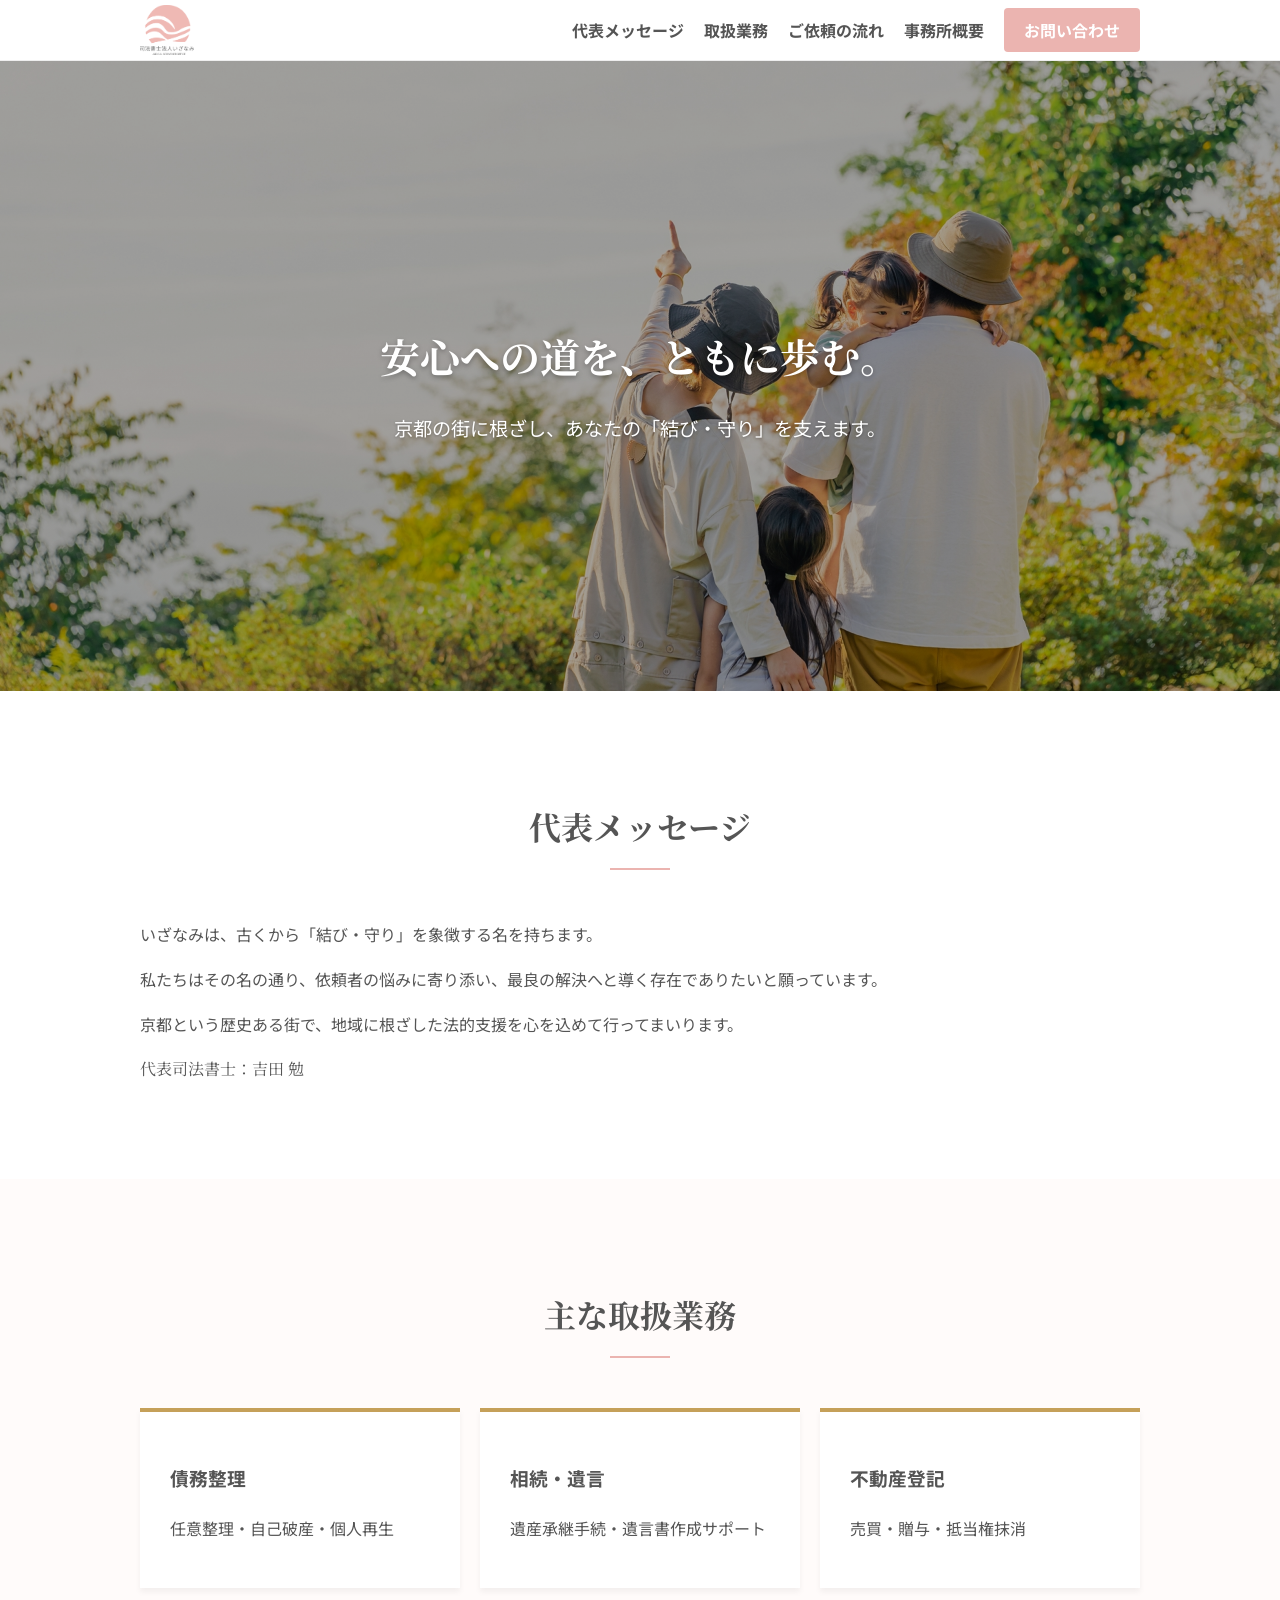
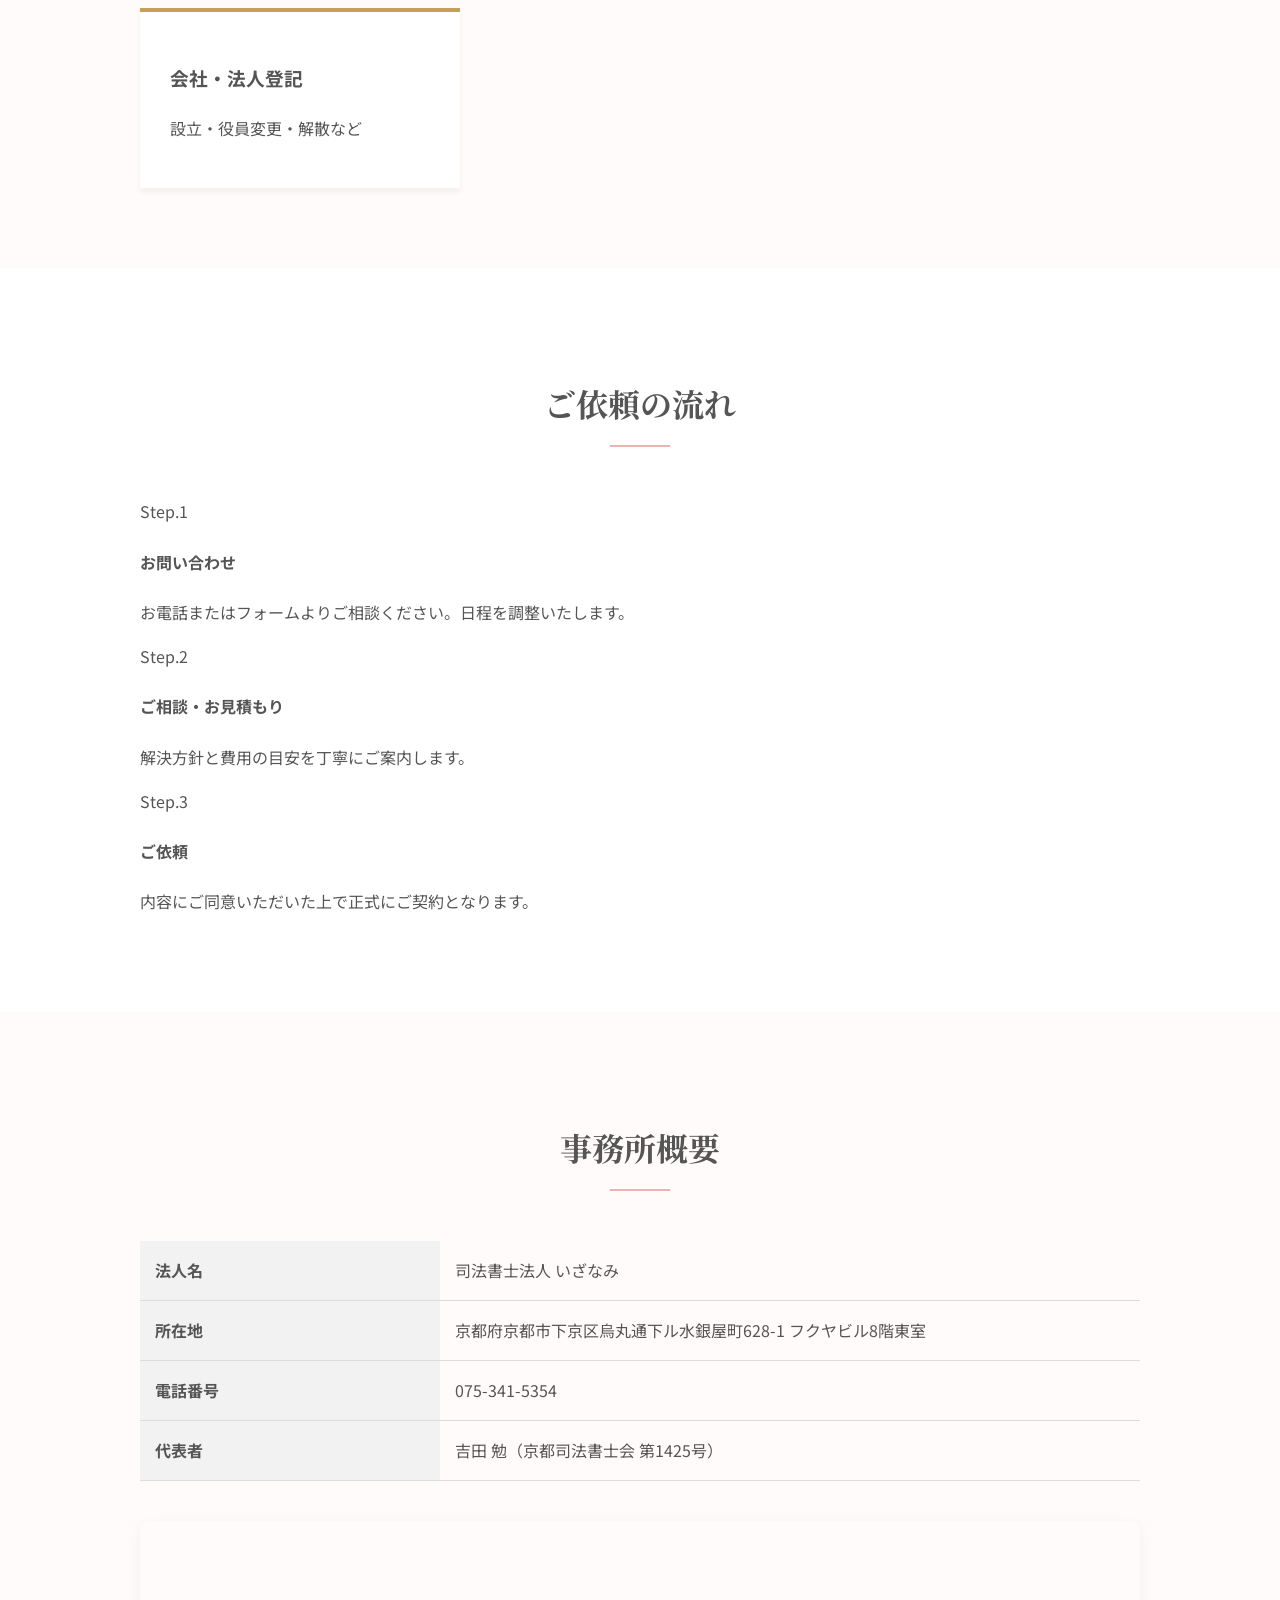
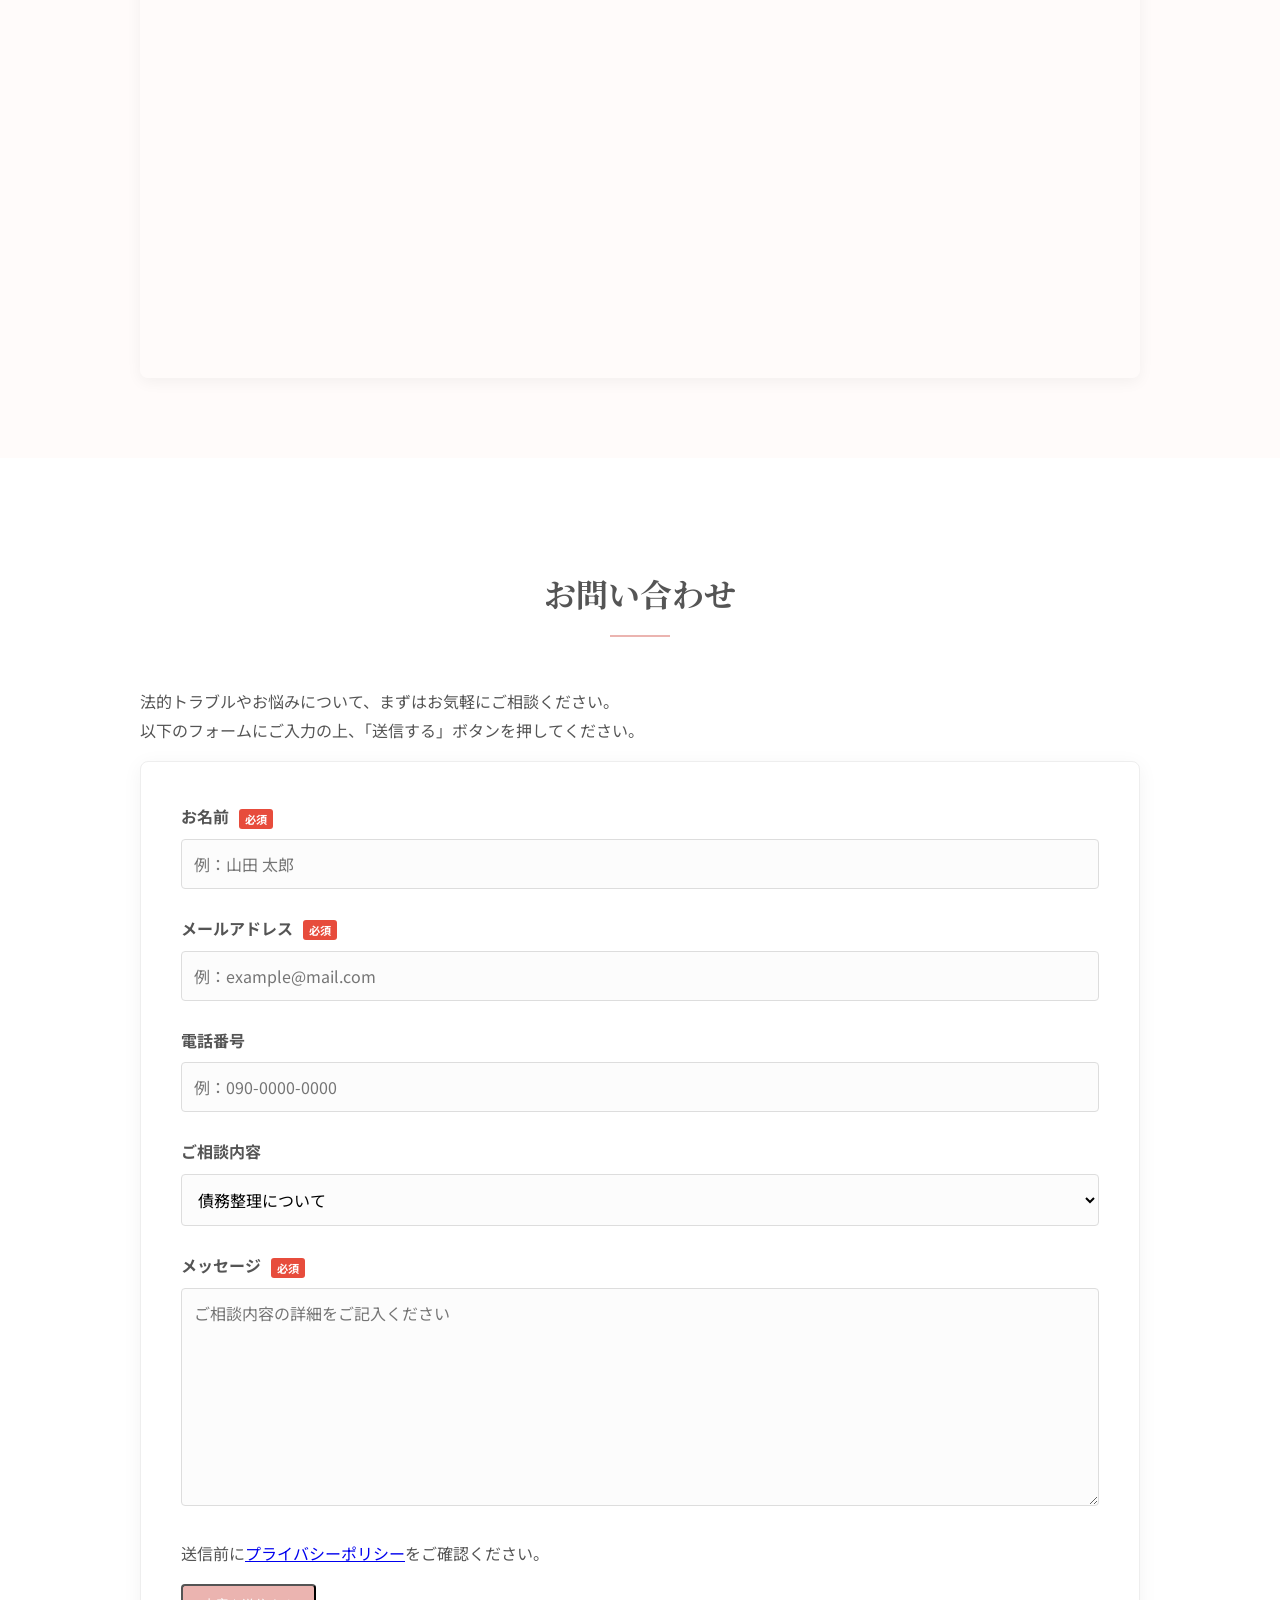
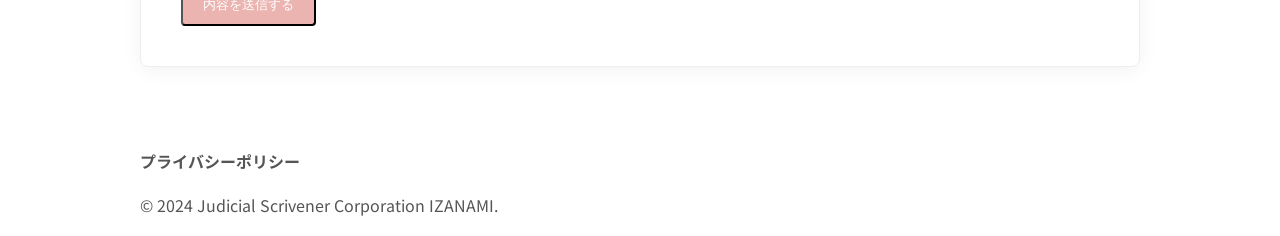
==== index.html @ c56fb8fb "問い合わせフォームの追加" ====
<!DOCTYPE html>
<html lang="ja">
<head>
    <meta charset="UTF-8">
    <meta name="viewport" content="width=device-width, initial-scale=1.0">
    <title>司法書士法人いざなみ | 京都の債務整理・相続・登記</title>
    <meta name="description" content="京都の司法書士法人いざなみ。債務整理、相続、不動産登記など、地域に根ざした法的支援を心を込めて行います。">
    <link rel="stylesheet" href="style.css">
    <link href="https://fonts.googleapis.com/css2?family=Noto+Serif+JP:wght@500;700&family=Noto+Sans+JP:wght@400;700&display=swap" rel="stylesheet">
</head>
<body>

<header>
    <div class="container">
        <h1>
            <a href="index.html">
                <img src="images/logo.png" alt="司法書士法人いざなみ">
            </a>
        </h1>
        <nav>
            <ul>
                <li><a href="#message">代表メッセージ</a></li>
                <li><a href="#services">取扱業務</a></li>
                <li><a href="#flow">ご依頼の流れ</a></li>
                <li><a href="#about">事務所概要</a></li>
                <li><a href="#contact" class="btn">お問い合わせ</a></li>
            </ul>
        </nav>
    </div>
</header>

<main>
    <section class="hero">
        <div class="hero-content">
            <h2>安心への道を、ともに歩む。</h2>
            <p>京都の街に根ざし、あなたの「結び・守り」を支えます。</p>
        </div>
    </section>

    <section id="message" class="section">
        <div class="container">
            <h2 class="section-title">代表メッセージ</h2>
            <div class="message-text">
                <p>いざなみは、古くから「結び・守り」を象徴する名を持ちます。</p>
                <p>私たちはその名の通り、依頼者の悩みに寄り添い、最良の解決へと導く存在でありたいと願っています。</p>
                <p>京都という歴史ある街で、地域に根ざした法的支援を心を込めて行ってまいります。</p>
                <p class="signature">代表司法書士：吉田 勉</p>
            </div>
        </div>
    </section>

    <section id="services" class="section bg-light">
        <div class="container">
            <h2 class="section-title">主な取扱業務</h2>
            <div class="grid">
                <div class="card">
                    <h3>債務整理</h3>
                    <p>任意整理・自己破産・個人再生</p>
                </div>
                <div class="card">
                    <h3>相続・遺言</h3>
                    <p>遺産承継手続・遺言書作成サポート</p>
                </div>
                <div class="card">
                    <h3>不動産登記</h3>
                    <p>売買・贈与・抵当権抹消</p>
                </div>
                <div class="card">
                    <h3>会社・法人登記</h3>
                    <p>設立・役員変更・解散など</p>
                </div>
            </div>
        </div>
    </section>

    <section id="flow" class="section">
        <div class="container">
            <h2 class="section-title">ご依頼の流れ</h2>
            <div class="flow-steps">
                <div class="step">
                    <span class="step-num">Step.1</span>
                    <h4>お問い合わせ</h4>
                    <p>お電話またはフォームよりご相談ください。日程を調整いたします。</p>
                </div>
                <div class="step">
                    <span class="step-num">Step.2</span>
                    <h4>ご相談・お見積もり</h4>
                    <p>解決方針と費用の目安を丁寧にご案内します。</p>
                </div>
                <div class="step">
                    <span class="step-num">Step.3</span>
                    <h4>ご依頼</h4>
                    <p>内容にご同意いただいた上で正式にご契約となります。</p>
                </div>
            </div>
        </div>
    </section>

    <section id="about" class="section bg-light">
        <div class="container">
            <h2 class="section-title">事務所概要</h2>
            <table class="info-table">
                <tr><th>法人名</th><td>司法書士法人 いざなみ</td></tr>
                <tr><th>所在地</th><td>京都府京都市下京区烏丸通下ル水銀屋町628-1 フクヤビル8階東室</td></tr>
                <tr><th>電話番号</th><td>075-341-5354</td></tr>
                <tr><th>代表者</th><td>吉田 勉（京都司法書士会 第1425号）</td></tr>
            </table>
            
            <div class="map-container">
                <iframe src="https://www.google.com/maps/embed?pb=!1m18!1m12!1m3!1d3268.213233306935!2d135.75713437632616!3d35.00142946726884!2m3!1f0!2f0!3f0!3m2!1i1024!2i768!4f13.1!3m3!1m2!1s0x600108991f973715%3A0xc6c766735be9d231!2z44CSNjAwLTg0MTEg5Lqs6YO95bqc5Lqs6YO95biC5LiL5Lqs5Yy65rC06YqA5bGL55S6NjI4LTEg44OV44Kv44Ok44OT44Or!5e0!3m2!1sja!2sjp!4v1710000000000!5m2!1sja!2sjp" width="100%" height="450" style="border:0;" allowfullscreen="" loading="lazy"></iframe>
            </div>
        </div>
    </section>

    <section id="contact" class="section">
        <div class="container contact-max-width">
            <h2 class="section-title">お問い合わせ</h2>
            <p class="contact-lead">
                法的トラブルやお悩みについて、まずはお気軽にご相談ください。<br>
                以下のフォームにご入力の上、「送信する」ボタンを押してください。
            </p>

            <form action="send.php" method="post" class="contact-form">
                <div class="form-group">
                    <label for="name">お名前<span>必須</span></label>
                    <input type="text" id="name" name="name" required placeholder="例：山田 太郎">
                </div>

                <div class="form-group">
                    <label for="email">メールアドレス<span>必須</span></label>
                    <input type="email" id="email" name="email" required placeholder="例：example@mail.com">
                </div>

                <div class="form-group">
                    <label for="tel">電話番号</label>
                    <input type="tel" id="tel" name="tel" placeholder="例：090-0000-0000">
                </div>

                <div class="form-group">
                    <label for="type">ご相談内容</label>
                    <select id="type" name="type">
                        <option value="債務整理">債務整理について</option>
                        <option value="相続・遺言">相続・遺言について</option>
                        <option value="登記関連">不動産・法人登記について</option>
                        <option value="その他">その他のお問い合わせ</option>
                    </select>
                </div>

                <div class="form-group">
                    <label for="message">メッセージ<span>必須</span></label>
                    <textarea id="message" name="message" rows="8" required placeholder="ご相談内容の詳細をご記入ください"></textarea>
                </div>

                <div class="form-privacy">
                    <p>送信前に<a href="privacy.html">プライバシーポリシー</a>をご確認ください。</p>
                </div>

                <div class="form-submit">
                    <button type="submit" class="btn submit-btn">内容を送信する</button>
                </div>
            </form>
        </div>
    </section>
</main>

<footer>
    <div class="container">
        <nav class="footer-nav">
            <ul>
                <li><a href="privacy.html">プライバシーポリシー</a></li>
            </ul>
        </nav>
        <p class="copyright">© 2024 Judicial Scrivener Corporation IZANAMI.</p>
    </div>
</footer>

<script src="script.js"></script>
</body>
</html>

<script src="script.js"></script>
</body>
</html>
---- style.css ----
/* =========================================
   1. 変数の定義 (ロゴカラーに統一)
   ========================================= */
:root {
    --primary-color: #EBB4B0; /* ロゴのメインカラー（ピンク） */
    --accent-color: #c5a059;  /* アクセント（ゴールド/ベージュ） */
    --text-color: #555555;    /* ロゴのグレー文字 */
    --bg-light: #FFFBFA;      /* ほんのり赤みのある背景色 */
}

/* =========================================
   2. 全体設定
   ========================================= */
body {
    font-family: 'Noto Sans JP', sans-serif;
    color: var(--text-color);
    line-height: 1.8;
    margin: 0;
}

h1, h2, .signature {
    font-family: 'Noto Serif JP', serif;
}

.container {
    max-width: 1000px;
    margin: 0 auto;
    padding: 0 20px;
}

/* =========================================
   3. ヘッダー (ロゴとナビゲーション)
   ========================================= */
header {
    background: #fff;
    border-bottom: 1px solid #eee;
    padding: 10px 0; /* 高さを抑える調整済 */
    position: sticky;
    top: 0;
    z-index: 100;
}

header .container {
    display: flex;
    justify-content: space-between;
    align-items: center;
}

header h1 {
    margin: 0;
}

header h1 img {
    height: 50px; /* ロゴのサイズ微調整 */
    display: block;
    margin: -5px 0; /* 上下の余白を削る調整 */
}

nav ul {
    display: flex;
    list-style: none;
    gap: 20px;
    margin: 0;
    padding: 0;
}

nav ul li a {
    text-decoration: none;
    color: var(--text-color);
    font-weight: 700;
}

.btn {
    background: var(--primary-color);
    color: #fff !important;
    padding: 10px 20px;
    border-radius: 4px;
    text-decoration: none;
    transition: opacity 0.3s;
}

.btn:hover {
    opacity: 0.8;
}

/* =========================================
   4. メインビジュアル (Heroセクション)
   ========================================= */
.hero {
    /* 背景画像を images/top.jpg に変更し、文字を読みやすくオーバーレイを設定 */
    background-image: linear-gradient(rgba(0,0,0,0.35), rgba(0,0,0,0.35)), url('images/top.jpg');
    background-size: cover;
    background-position: center;
    height: 70vh; /* 画像をしっかり見せるための高さ */
    display: flex;
    align-items: center;
    justify-content: center;
    color: #fff;
    text-align: center;
}

.hero-content h2 {
    font-size: 2.5rem;
    font-weight: 700;
    margin-bottom: 10px;
    text-shadow: 0 2px 5px rgba(0,0,0,0.3);
}

.hero-content p {
    font-size: 1.2rem;
    text-shadow: 0 1px 3px rgba(0,0,0,0.3);
}

/* =========================================
   5. セクション共通設定
   ========================================= */
.section {
    padding: 80px 0;
}

.bg-light {
    background: var(--bg-light);
}

.section-title {
    text-align: center;
    margin-bottom: 50px;
    font-size: 2rem;
    position: relative;
    padding-bottom: 15px;
    color: var(--text-color);
}

.section-title::after {
    content: "";
    position: absolute;
    bottom: 0;
    left: 50%;
    transform: translateX(-50%);
    width: 60px;
    height: 2px;
    background: var(--primary-color);
}

/* =========================================
   6. 各種コンテンツ (グリッド・カード・テーブル)
   ========================================= */
.grid {
    display: grid;
    grid-template-columns: repeat(auto-fit, minmax(280px, 1fr));
    gap: 20px;
}

.card {
    background: #fff;
    padding: 30px;
    border-top: 4px solid var(--accent-color);
    box-shadow: 0 4px 6px rgba(0,0,0,0.05);
}

.info-table {
    width: 100%;
    border-collapse: collapse;
    margin-bottom: 20px;
}

.info-table th, .info-table td {
    padding: 15px;
    border-bottom: 1px solid #ddd;
    text-align: left;
}

.info-table th {
    width: 30%;
    background: #f2f2f2;
}

.map-container {
    margin-top: 40px;
    border-radius: 8px;
    overflow: hidden;
    box-shadow: 0 4px 15px rgba(0,0,0,0.05);
}

/* =========================================
   7. スマホ対応 (レスポンシブ)
   ========================================= */
@media (max-width: 768px) {
    header .container {
        flex-direction: column;
        gap: 15px;
    }

    nav ul {
        flex-wrap: wrap;
        justify-content: center;
        gap: 10px;
        font-size: 0.9rem;
    }

    .hero {
        height: 50vh;
    }

    .hero-content h2 {
        font-size: 1.8rem;
    }

    .section {
        padding: 50px 0;
    }
}

/* お問い合わせフォームの装飾 */
.contact-form {
    background: #fff;
    padding: 40px;
    border-radius: 8px;
    box-shadow: 0 4px 20px rgba(0,0,0,0.05);
    border: 1px solid #eee;
}

.form-group {
    margin-bottom: 25px;
}

.form-group label {
    display: block;
    font-weight: 700;
    margin-bottom: 8px;
    color: var(--text-color);
}

.form-group label span {
    background: #e74c3c;
    color: #fff;
    font-size: 0.7rem;
    padding: 2px 6px;
    border-radius: 3px;
    margin-left: 10px;
    vertical-align: middle;
}

.form-group input, 
.form-group select, 
.form-group textarea {
    width: 100%;
    padding: 12px;
    border: 1px solid #ddd;
    border-radius: 4px;
    box-sizing: border-box;
    font-size: 1rem;
    font-family: inherit;
    background-color: #fcfcfc;
}

.form-group input:focus, 
.form-group textarea:focus {
    outline: none;
    border-color: var(--primary-color);
    background-color: #fff;
}
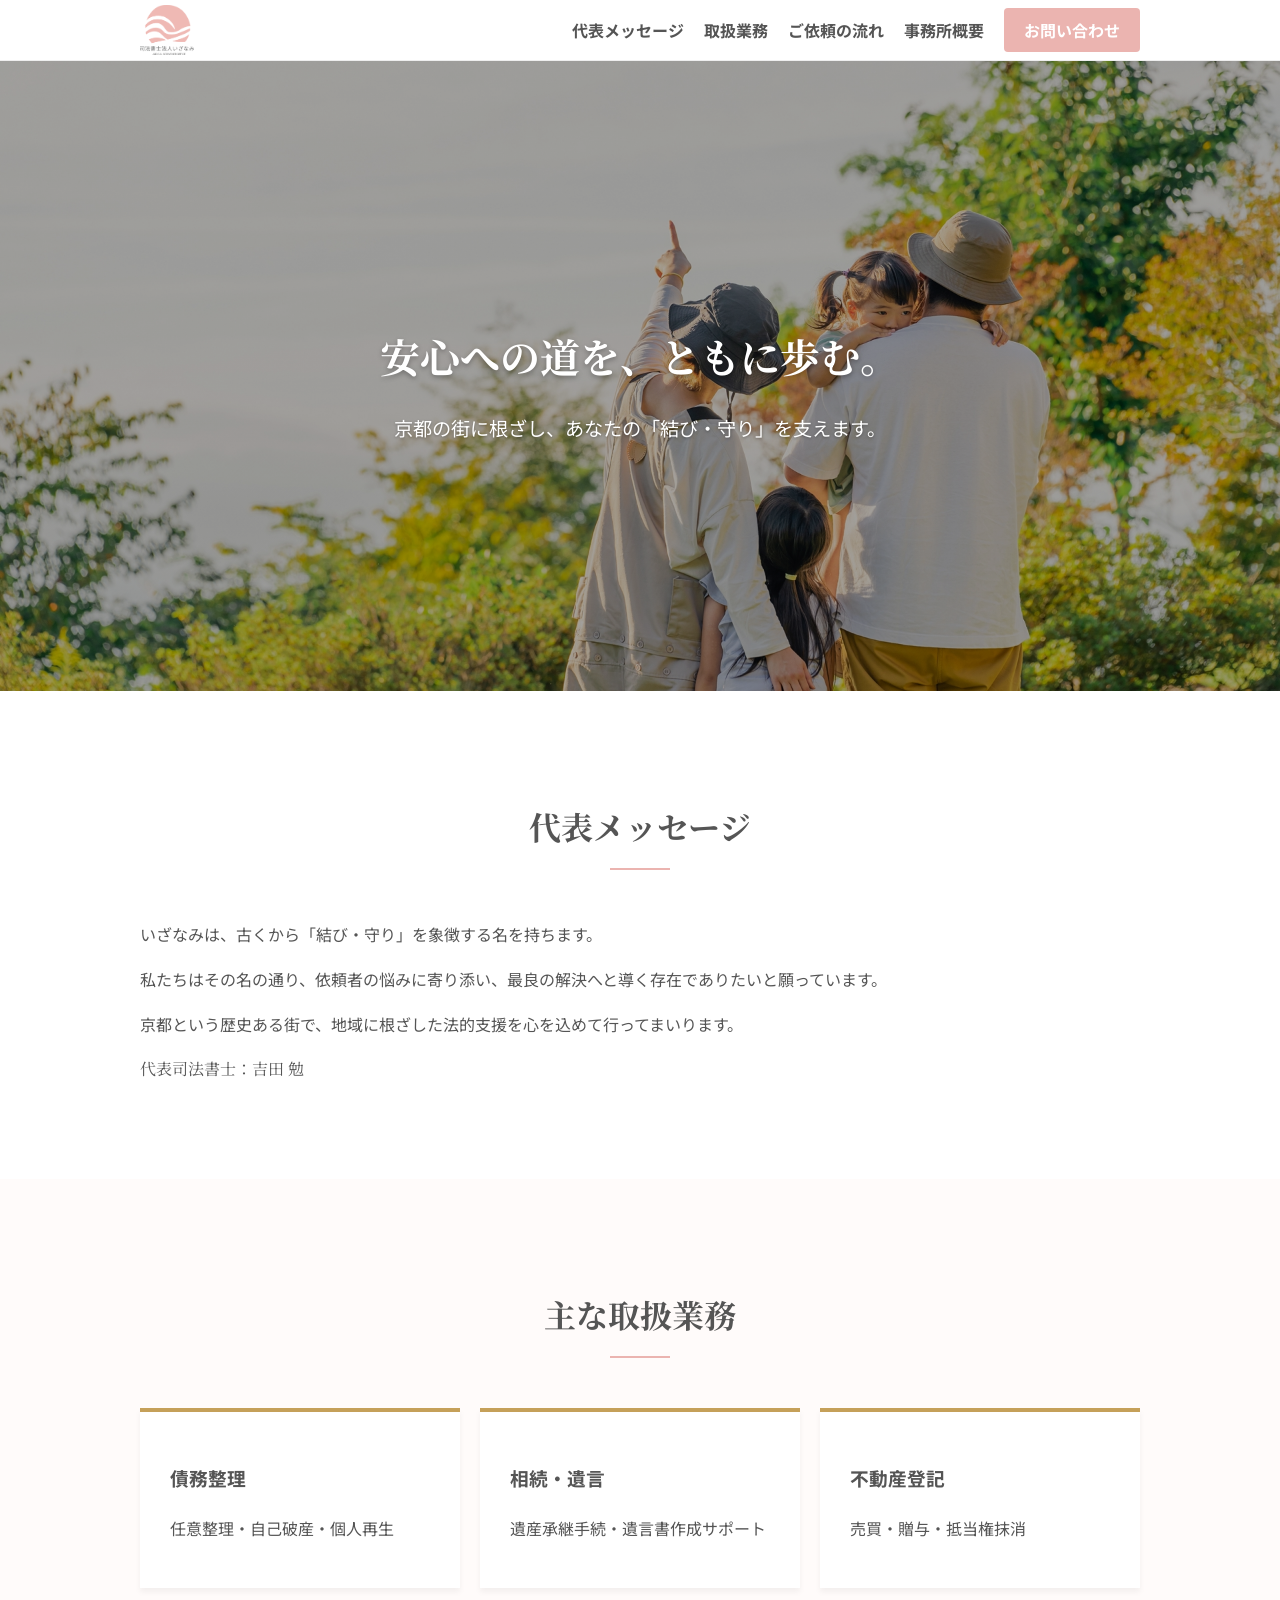
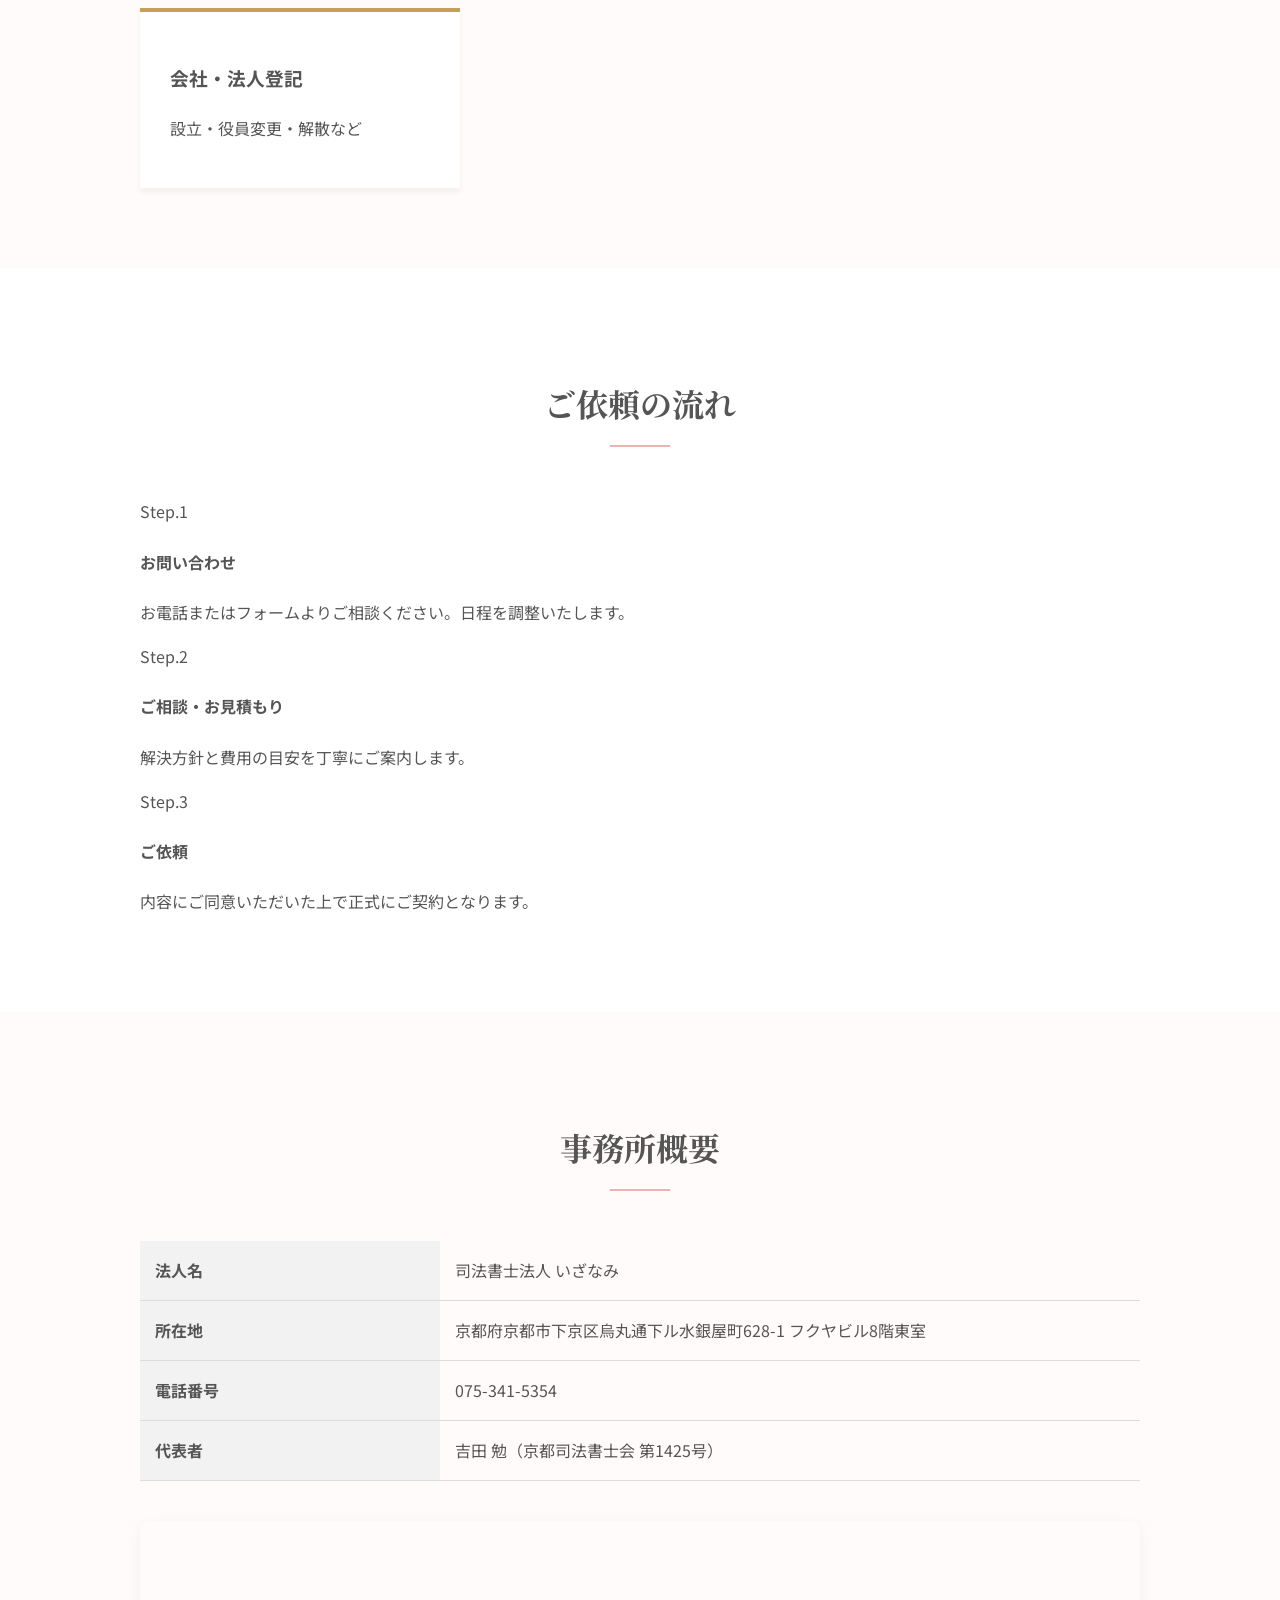
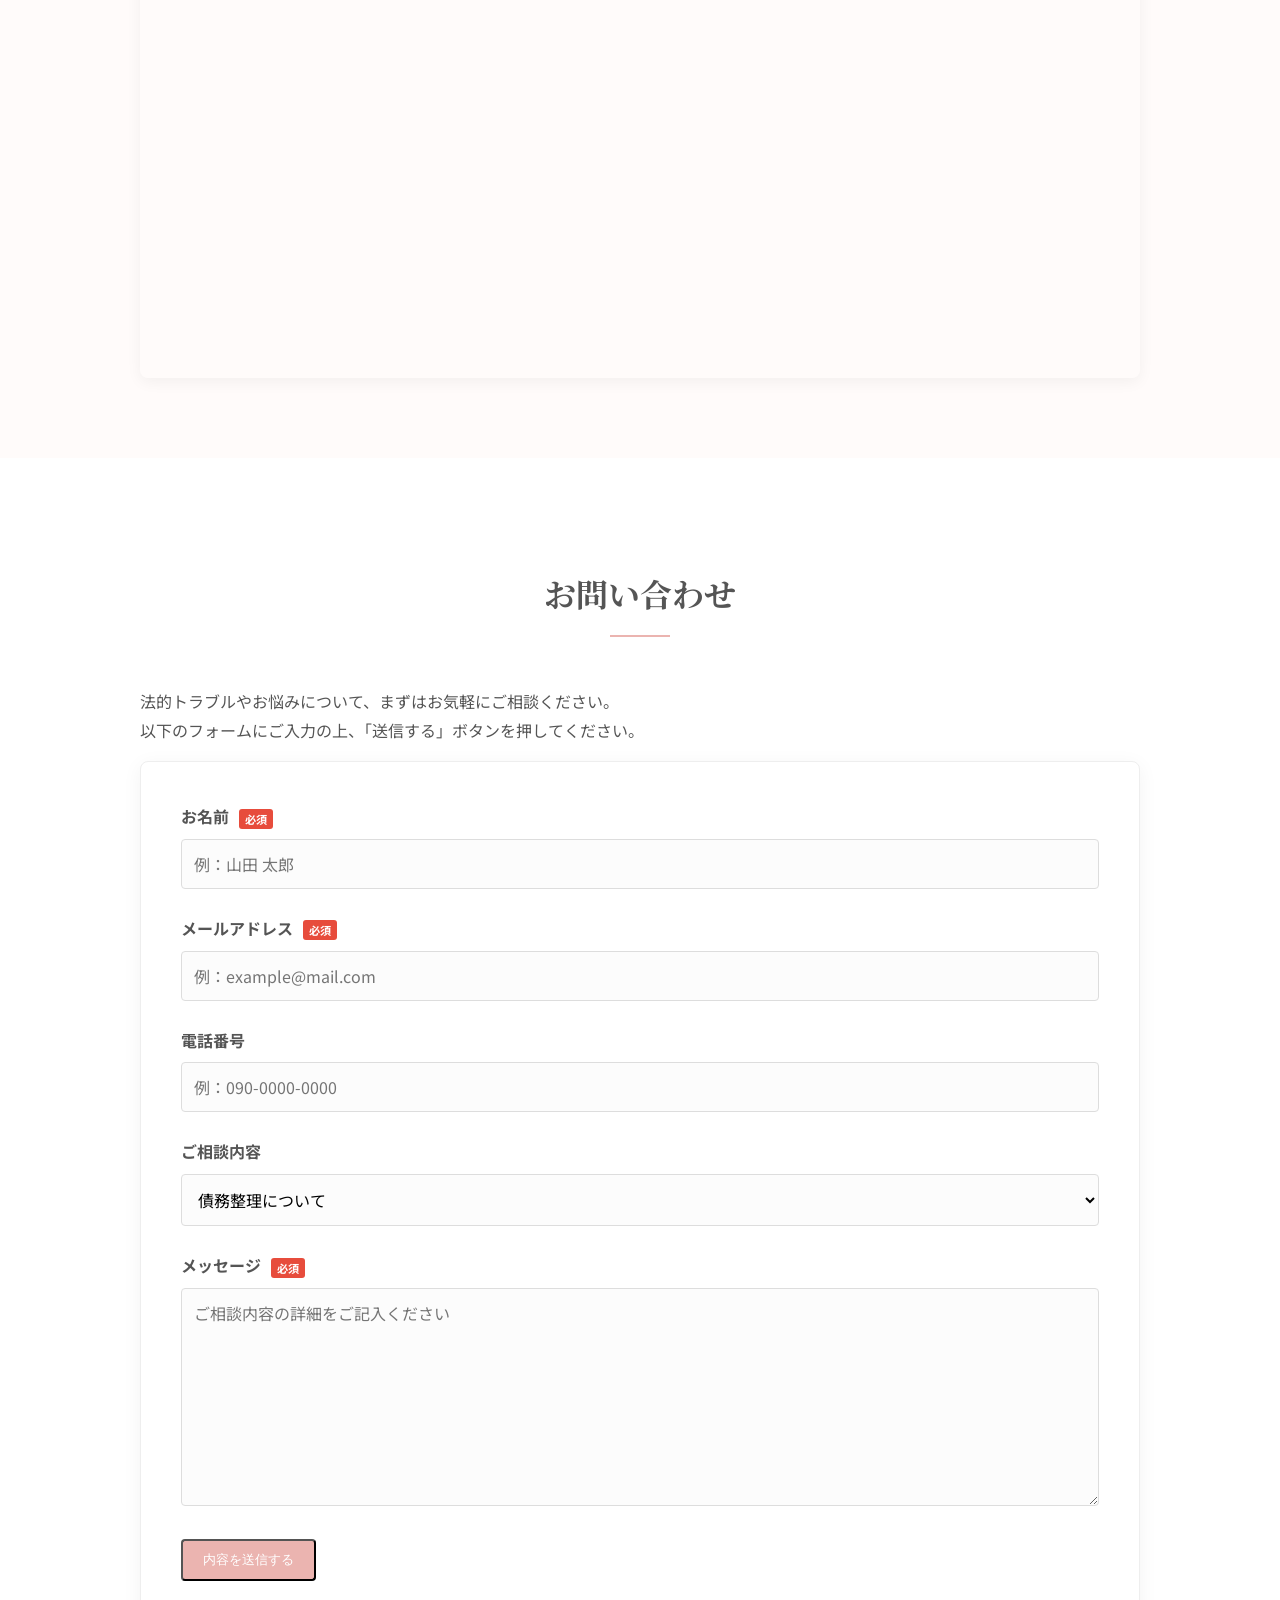
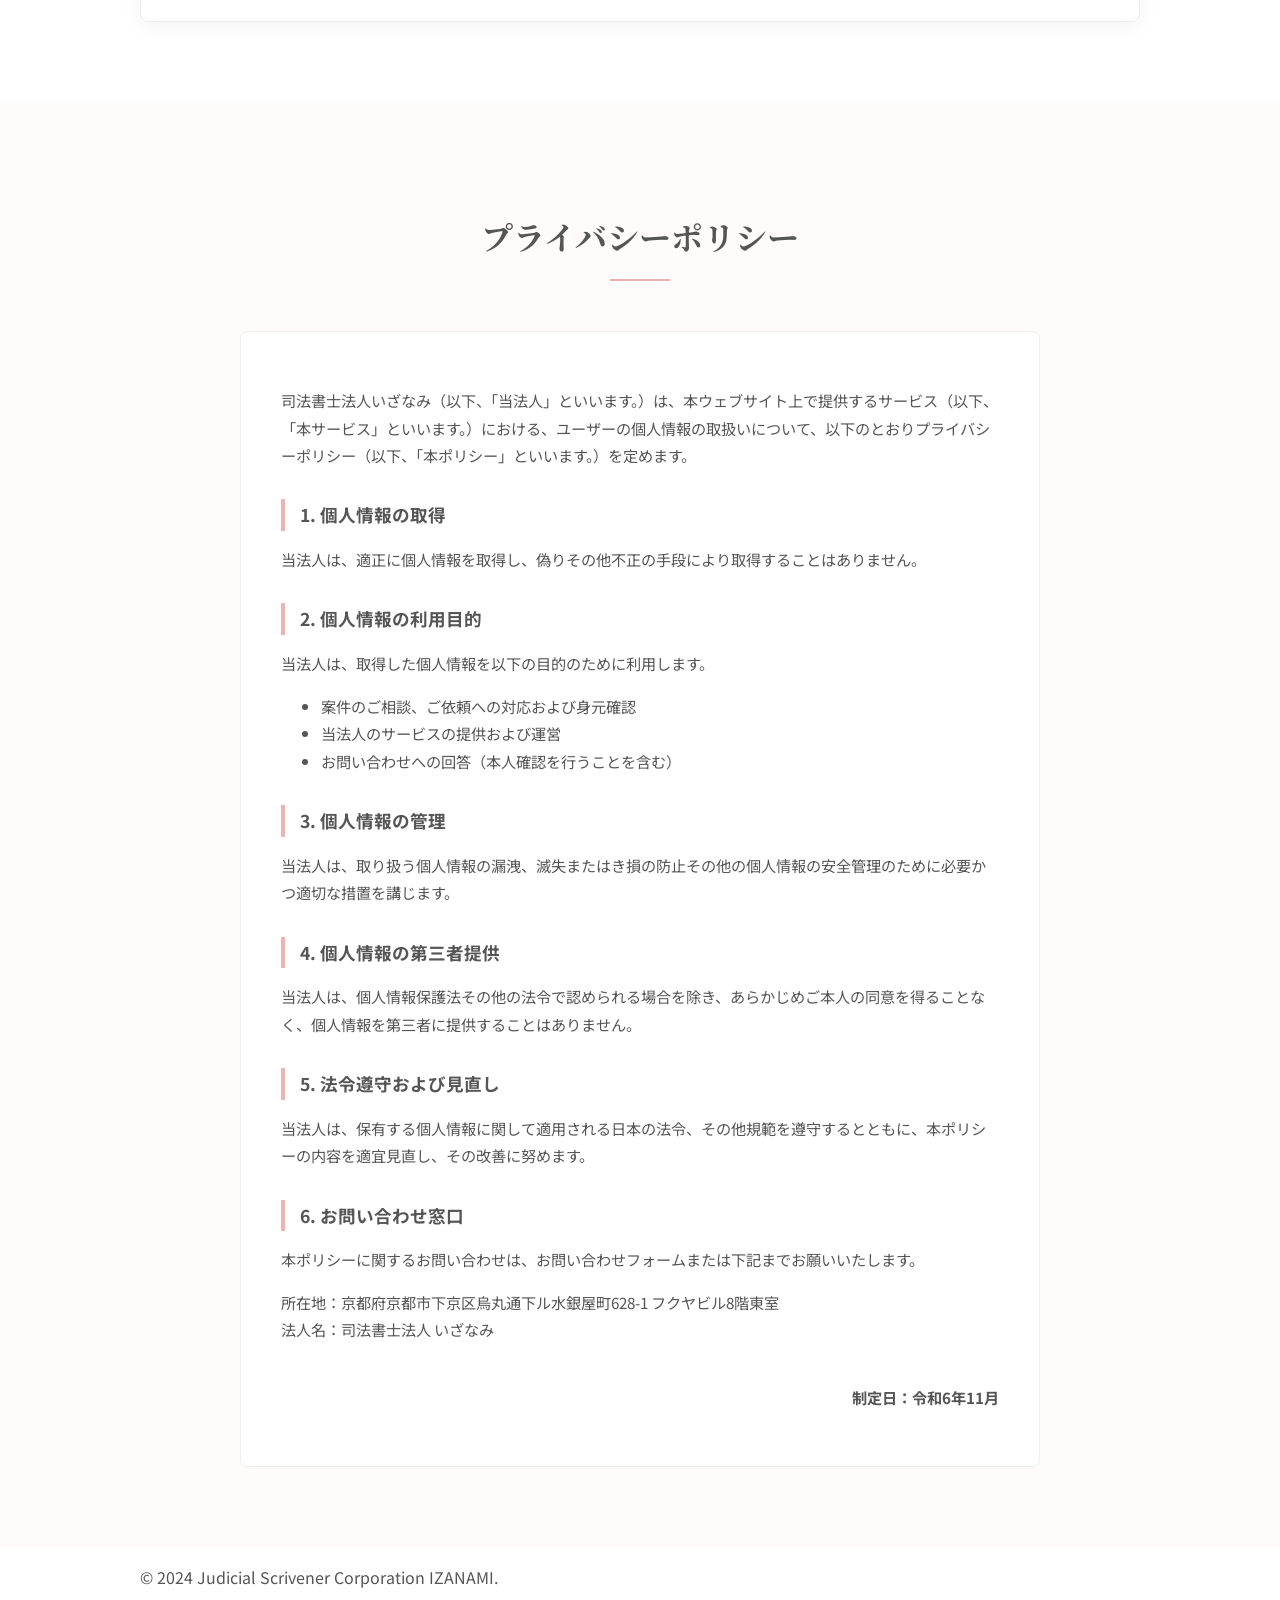
==== commit 08f98039: "プライバシーポリシーの追加" ====
--- a/index.html
+++ b/index.html
@@ -151,25 +151,52 @@
                     <textarea id="message" name="message" rows="8" required placeholder="ご相談内容の詳細をご記入ください"></textarea>
                 </div>
 
-                <div class="form-privacy">
-                    <p>送信前に<a href="privacy.html">プライバシーポリシー</a>をご確認ください。</p>
-                </div>
-
                 <div class="form-submit">
                     <button type="submit" class="btn submit-btn">内容を送信する</button>
                 </div>
             </form>
         </div>
     </section>
+
+    <section id="privacy" class="section bg-light">
+        <div class="container" style="max-width: 800px;">
+            <h2 class="section-title">プライバシーポリシー</h2>
+            <div class="privacy-content">
+                <p>司法書士法人いざなみ（以下、「当法人」といいます。）は、本ウェブサイト上で提供するサービス（以下、「本サービス」といいます。）における、ユーザーの個人情報の取扱いについて、以下のとおりプライバシーポリシー（以下、「本ポリシー」といいます。）を定めます。</p>
+
+                <h3>1. 個人情報の取得</h3>
+                <p>当法人は、適正に個人情報を取得し、偽りその他不正の手段により取得することはありません。</p>
+
+                <h3>2. 個人情報の利用目的</h3>
+                <p>当法人は、取得した個人情報を以下の目的のために利用します。</p>
+                <ul>
+                    <li>案件のご相談、ご依頼への対応および身元確認</li>
+                    <li>当法人のサービスの提供および運営</li>
+                    <li>お問い合わせへの回答（本人確認を行うことを含む）</li>
+                </ul>
+
+                <h3>3. 個人情報の管理</h3>
+                <p>当法人は、取り扱う個人情報の漏洩、滅失またはき損の防止その他の個人情報の安全管理のために必要かつ適切な措置を講じます。</p>
+
+                <h3>4. 個人情報の第三者提供</h3>
+                <p>当法人は、個人情報保護法その他の法令で認められる場合を除き、あらかじめご本人の同意を得ることなく、個人情報を第三者に提供することはありません。</p>
+
+                <h3>5. 法令遵守および見直し</h3>
+                <p>当法人は、保有する個人情報に関して適用される日本の法令、その他規範を遵守するとともに、本ポリシーの内容を適宜見直し、その改善に努めます。</p>
+
+                <h3>6. お問い合わせ窓口</h3>
+                <p>本ポリシーに関するお問い合わせは、お問い合わせフォームまたは下記までお願いいたします。</p>
+                <p>所在地：京都府京都市下京区烏丸通下ル水銀屋町628-1 フクヤビル8階東室<br>
+                法人名：司法書士法人 いざなみ</p>
+                
+                <p class="enactment-date">制定日：令和6年11月</p>
+            </div>
+        </div>
+    </section>
 </main>
 
 <footer>
     <div class="container">
-        <nav class="footer-nav">
-            <ul>
-                <li><a href="privacy.html">プライバシーポリシー</a></li>
-            </ul>
-        </nav>
         <p class="copyright">© 2024 Judicial Scrivener Corporation IZANAMI.</p>
     </div>
 </footer>
@@ -177,7 +204,3 @@
 <script src="script.js"></script>
 </body>
 </html>
-
-<script src="script.js"></script>
-</body>
-</html>
--- a/style.css
+++ b/style.css
@@ -259,4 +259,34 @@
     outline: none;
     border-color: var(--primary-color);
     background-color: #fff;
+}
+
+/* =========================================
+   9. プライバシーポリシー
+   ========================================= */
+.privacy-content {
+    background: #fff;
+    padding: 40px;
+    border-radius: 8px;
+    border: 1px solid #eee;
+    font-size: 0.95rem;
+    line-height: 1.8;
+}
+
+.privacy-content h3 {
+    font-size: 1.1rem;
+    color: var(--text-color);
+    border-left: 4px solid var(--primary-color);
+    padding-left: 15px;
+    margin: 30px 0 15px 0;
+}
+
+.privacy-content ul {
+    margin-bottom: 20px;
+}
+
+.enactment-date {
+    margin-top: 40px;
+    text-align: right;
+    font-weight: 700;
 }
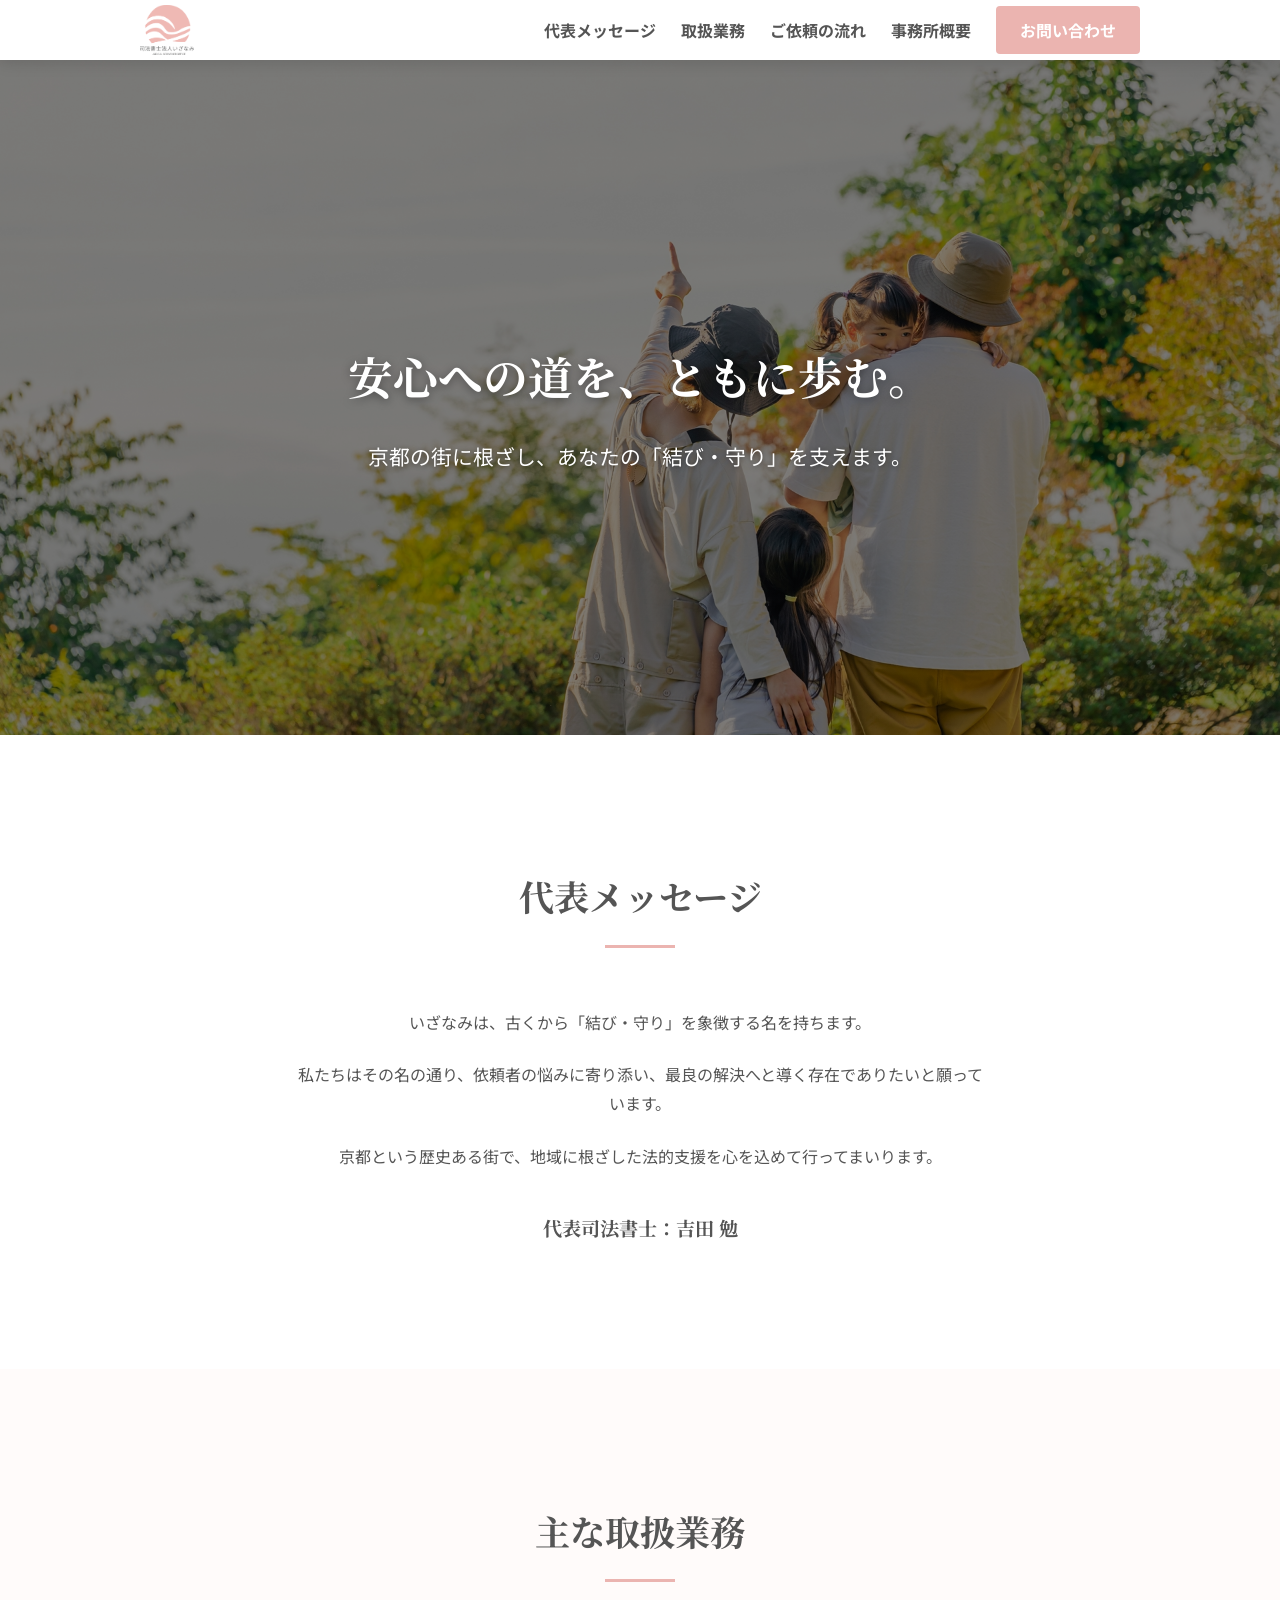
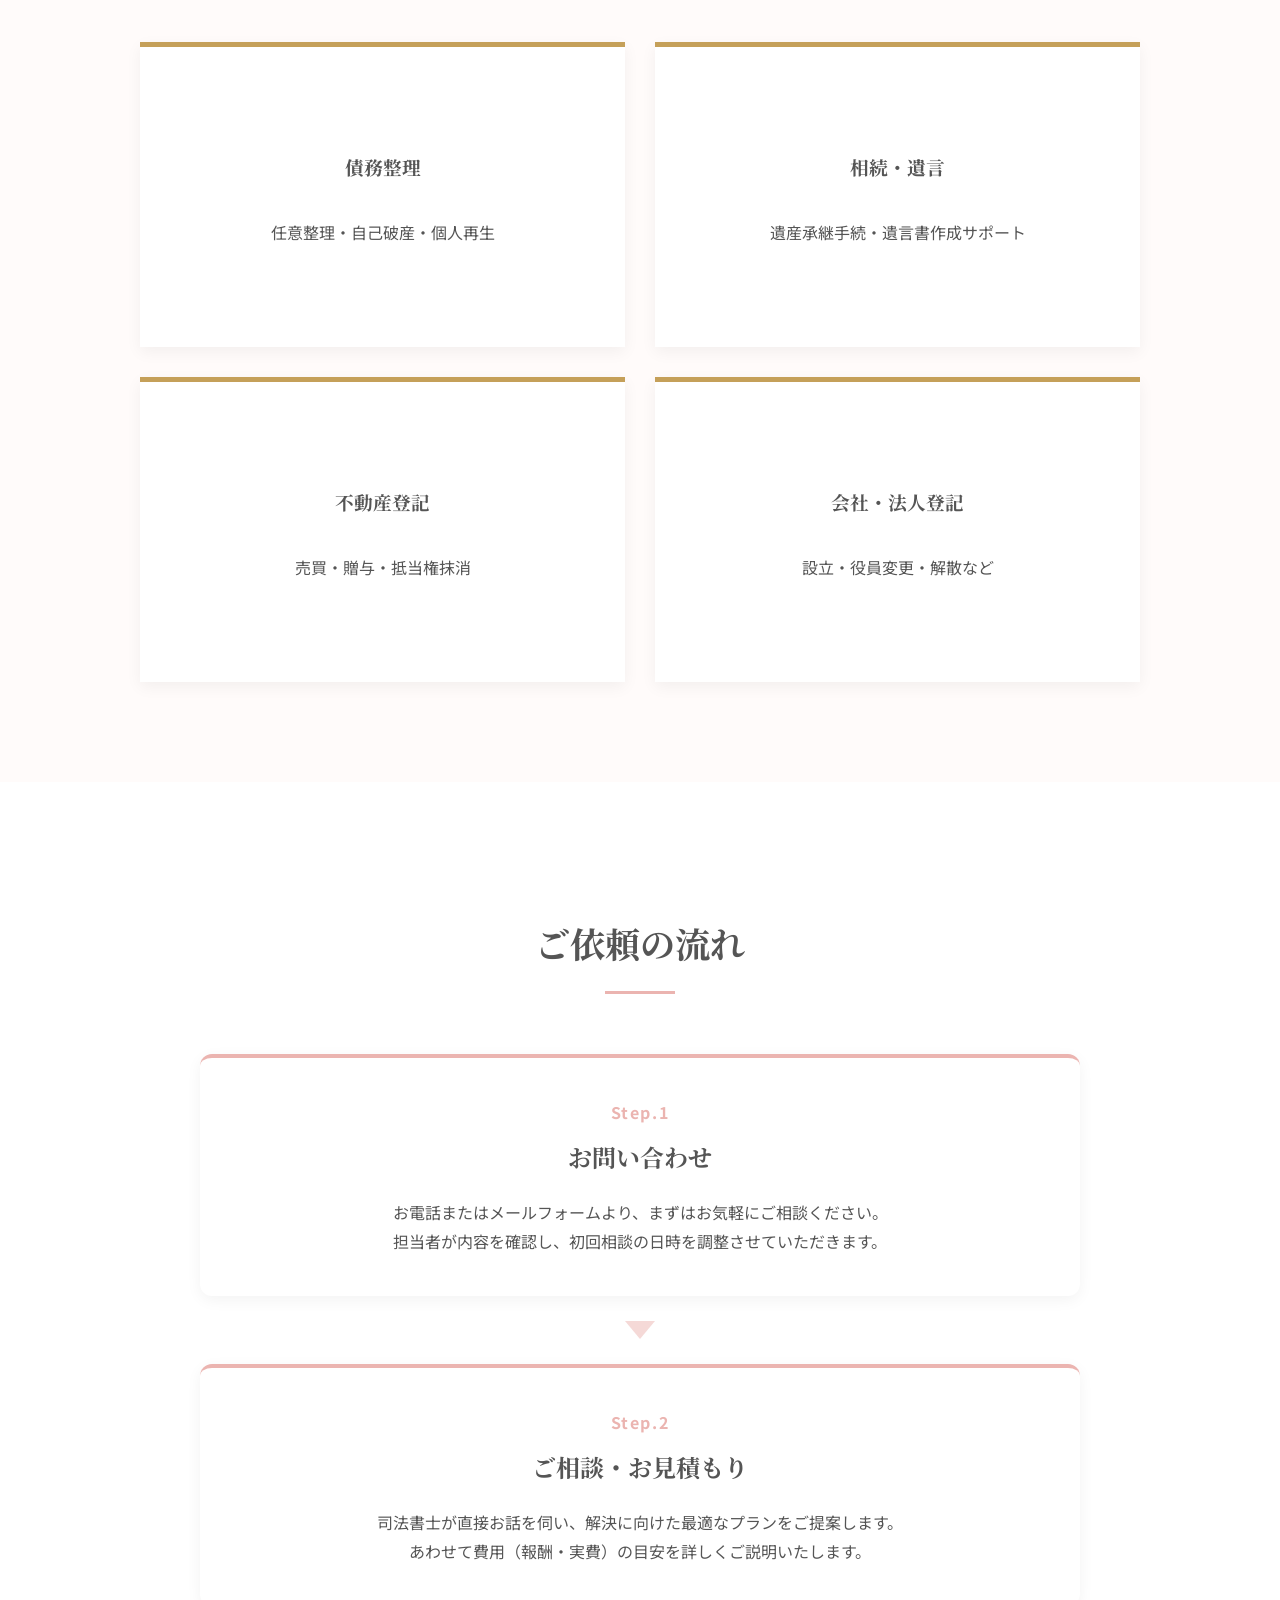
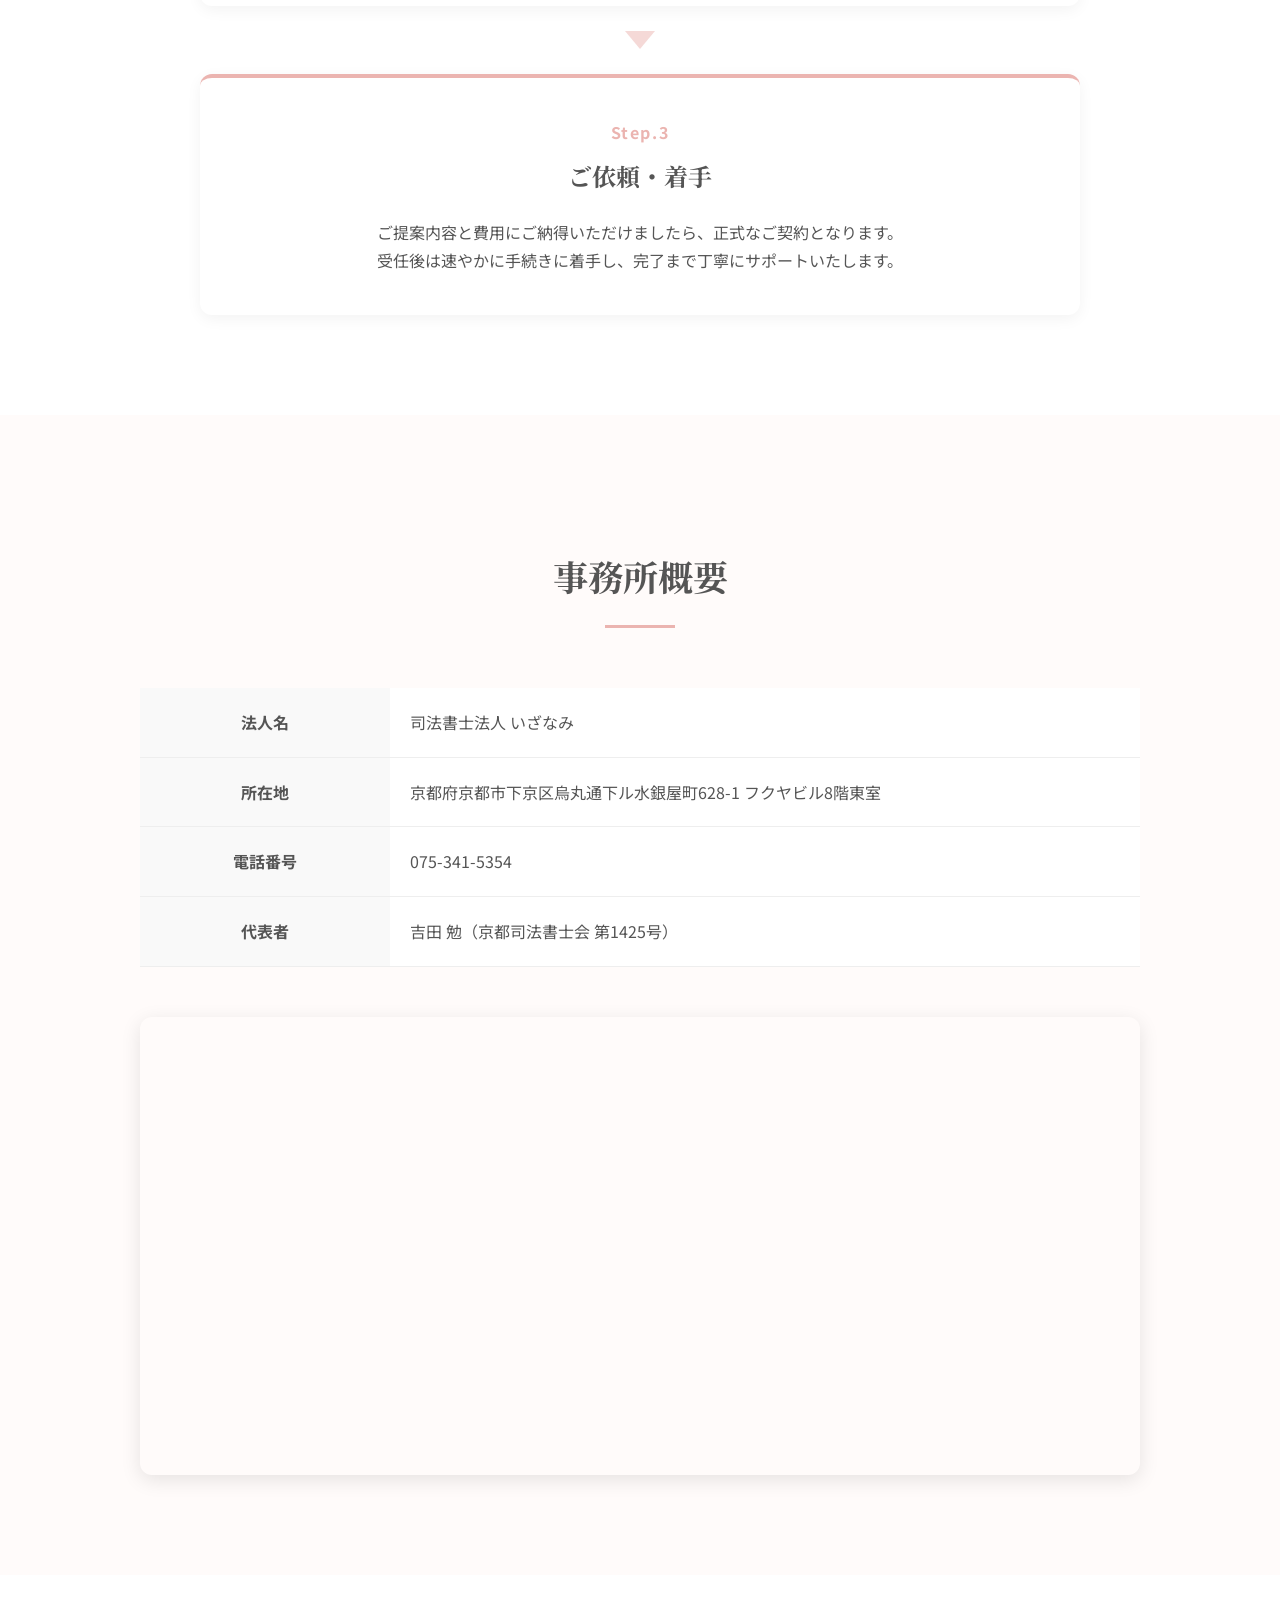
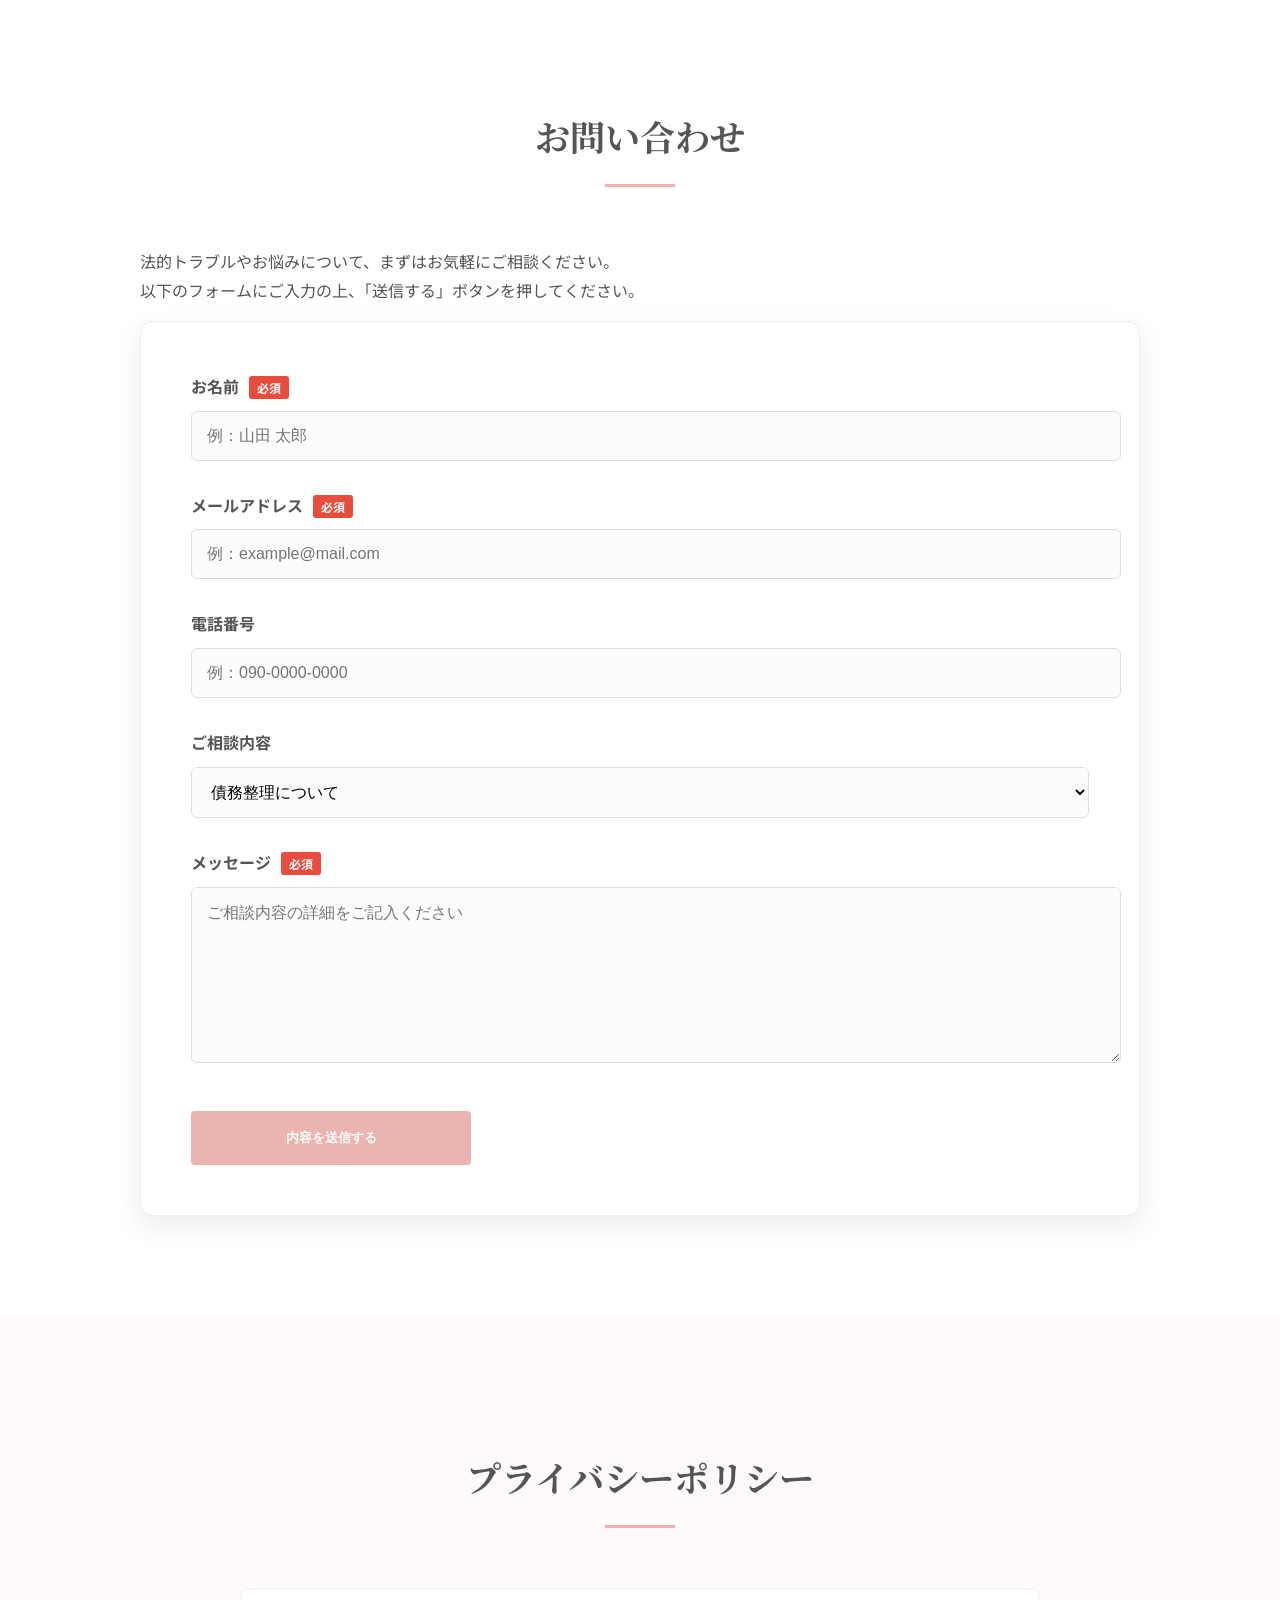
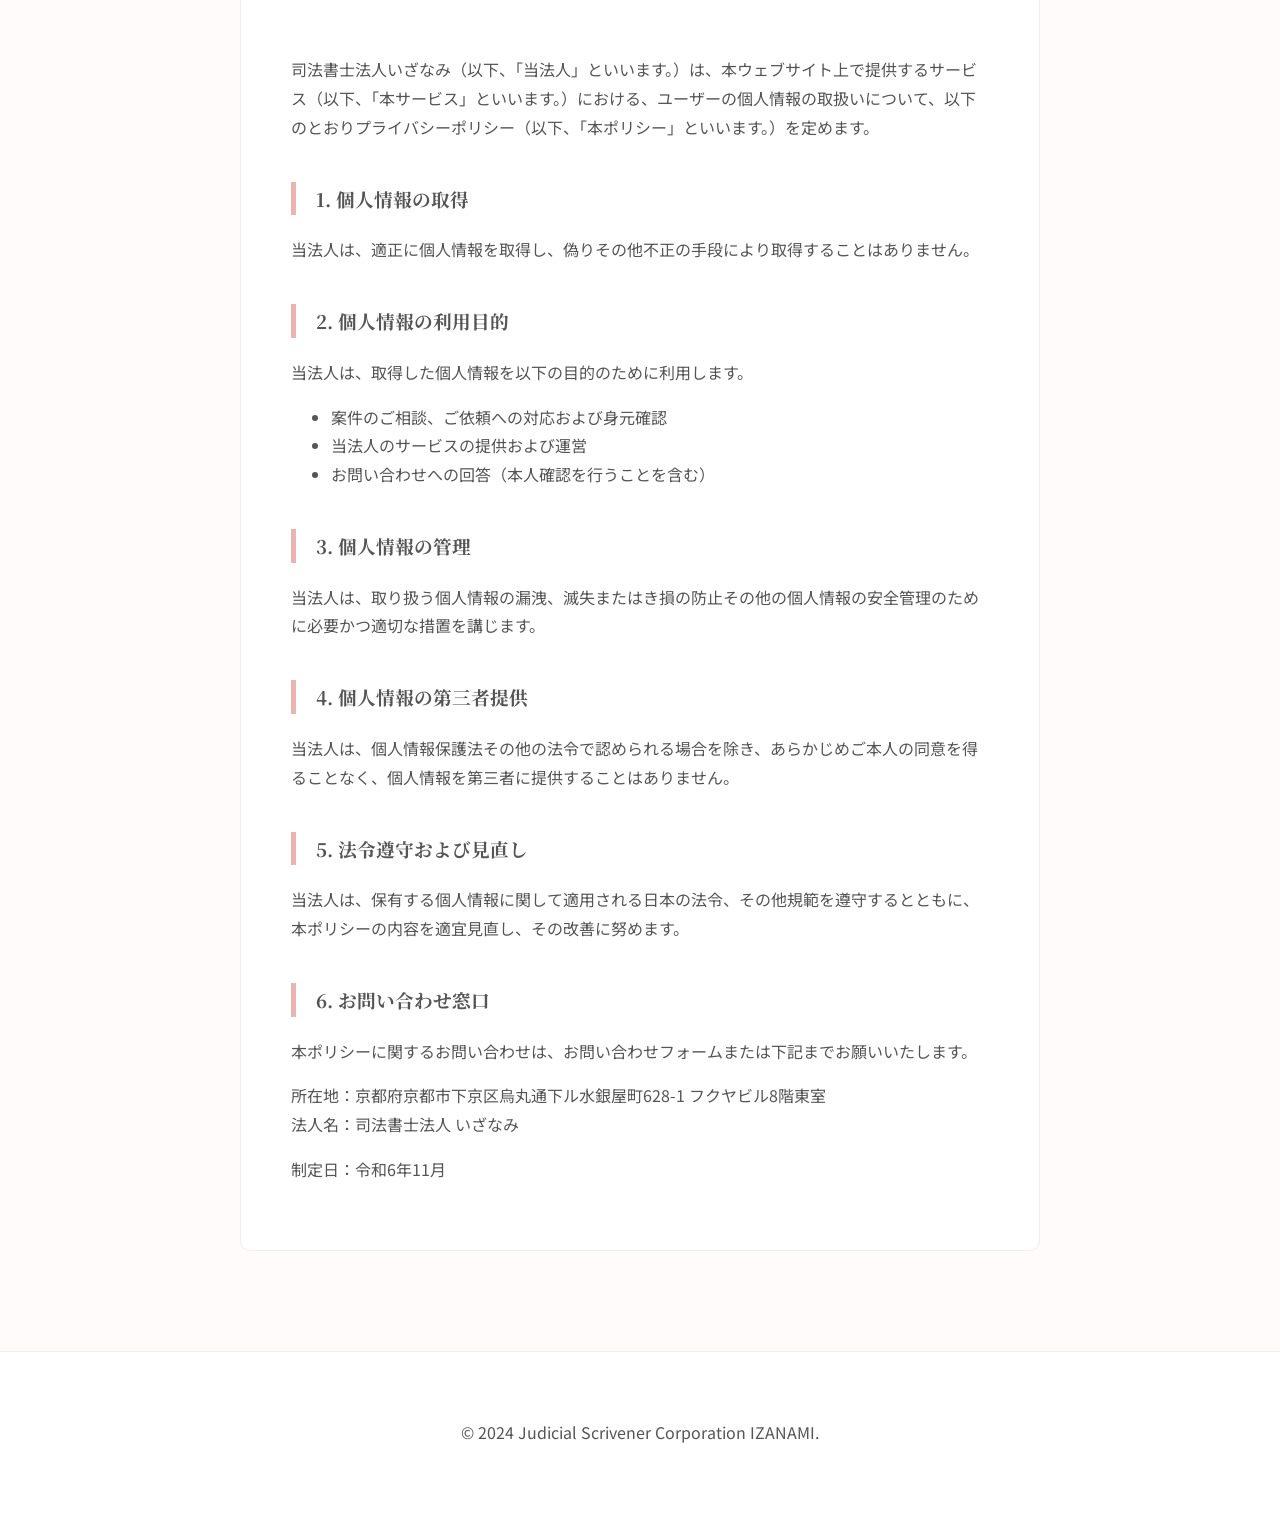
==== commit 5d938aba: "ご依頼の流れのレイアウトを微調整" ====
--- a/index.html
+++ b/index.html
@@ -74,27 +74,48 @@
     </section>
 
     <section id="flow" class="section">
-        <div class="container">
-            <h2 class="section-title">ご依頼の流れ</h2>
-            <div class="flow-steps">
-                <div class="step">
-                    <span class="step-num">Step.1</span>
-                    <h4>お問い合わせ</h4>
-                    <p>お電話またはフォームよりご相談ください。日程を調整いたします。</p>
-                </div>
-                <div class="step">
-                    <span class="step-num">Step.2</span>
-                    <h4>ご相談・お見積もり</h4>
-                    <p>解決方針と費用の目安を丁寧にご案内します。</p>
-                </div>
-                <div class="step">
-                    <span class="step-num">Step.3</span>
-                    <h4>ご依頼</h4>
-                    <p>内容にご同意いただいた上で正式にご契約となります。</p>
-                </div>
-            </div>
-        </div>
-    </section>
+    <div class="container">
+        <h2 class="section-title">ご依頼の流れ</h2>
+        <div class="flow-container">
+            <div class="flow-card">
+                <div class="flow-header">
+                    <span class="flow-num">Step.1</span>
+                    <h3>お問い合わせ</h3>
+                </div>
+                <div class="flow-body">
+                    <p>お電話またはメールフォームより、まずはお気軽にご相談ください。<br>
+                       担当者が内容を確認し、初回相談の日時を調整させていただきます。</p>
+                </div>
+            </div>
+
+            <div class="flow-arrow"></div>
+
+            <div class="flow-card">
+                <div class="flow-header">
+                    <span class="flow-num">Step.2</span>
+                    <h3>ご相談・お見積もり</h3>
+                </div>
+                <div class="flow-body">
+                    <p>司法書士が直接お話を伺い、解決に向けた最適なプランをご提案します。<br>
+                       あわせて費用（報酬・実費）の目安を詳しくご説明いたします。</p>
+                </div>
+            </div>
+
+            <div class="flow-arrow"></div>
+
+            <div class="flow-card">
+                <div class="flow-header">
+                    <span class="flow-num">Step.3</span>
+                    <h3>ご依頼・着手</h3>
+                </div>
+                <div class="flow-body">
+                    <p>ご提案内容と費用にご納得いただけましたら、正式なご契約となります。<br>
+                       受任後は速やかに手続きに着手し、完了まで丁寧にサポートいたします。</p>
+                </div>
+            </div>
+        </div>
+    </div>
+</section>
 
     <section id="about" class="section bg-light">
         <div class="container">
--- a/style.css
+++ b/style.css
@@ -18,7 +18,7 @@
     margin: 0;
 }
 
-h1, h2, .signature {
+h1, h2, h3, .signature {
     font-family: 'Noto Serif JP', serif;
 }
 
@@ -29,15 +29,16 @@
 }
 
 /* =========================================
-   3. ヘッダー (ロゴとナビゲーション)
+   3. ヘッダー (視認性向上版)
    ========================================= */
 header {
-    background: #fff;
-    border-bottom: 1px solid #eee;
-    padding: 10px 0; /* 高さを抑える調整済 */
+    background: #ffffff !important;
+    /* ヘッダーを画像から浮かせて目立たせるための影 */
+    box-shadow: 0 3px 15px rgba(0, 0, 0, 0.12) !important;
+    padding: 10px 0;
     position: sticky;
     top: 0;
-    z-index: 100;
+    z-index: 1000;
 }
 
 header .container {
@@ -51,31 +52,56 @@
 }
 
 header h1 img {
-    height: 50px; /* ロゴのサイズ微調整 */
+    height: 50px;
     display: block;
-    margin: -5px 0; /* 上下の余白を削る調整 */
+    margin: -5px 0;
 }
 
 nav ul {
     display: flex;
     list-style: none;
-    gap: 20px;
+    gap: 25px;
     margin: 0;
     padding: 0;
 }
 
 nav ul li a {
-    text-decoration: none;
-    color: var(--text-color);
-    font-weight: 700;
+    text-decoration: none !important;
+    color: var(--text-color) !important;
+    font-weight: 700 !important; /* 文字を太くして目立たせる */
+    font-size: 1rem;
+    position: relative;
+    padding-bottom: 5px;
+    transition: color 0.3s ease;
+}
+
+nav ul li a:hover {
+    color: var(--primary-color) !important;
+}
+
+/* ナビゲーションのホバーアニメーション */
+nav ul li a::after {
+    content: '';
+    position: absolute;
+    bottom: 0;
+    left: 0;
+    width: 0;
+    height: 2px;
+    background-color: var(--primary-color);
+    transition: width 0.3s ease;
+}
+
+nav ul li a:hover::after {
+    width: 100%;
 }
 
 .btn {
-    background: var(--primary-color);
-    color: #fff !important;
-    padding: 10px 20px;
+    background: var(--primary-color) !important;
+    color: #ffffff !important;
+    padding: 12px 24px;
     border-radius: 4px;
     text-decoration: none;
+    font-weight: 700;
     transition: opacity 0.3s;
 }
 
@@ -84,38 +110,38 @@
 }
 
 /* =========================================
-   4. メインビジュアル (Heroセクション)
+   4. メインビジュアル (Hero)
    ========================================= */
 .hero {
-    /* 背景画像を images/top.jpg に変更し、文字を読みやすくオーバーレイを設定 */
-    background-image: linear-gradient(rgba(0,0,0,0.35), rgba(0,0,0,0.35)), url('images/top.jpg');
+    /* 画像を少し暗め(0.5)にして、上のヘッダーと文字を際立たせる */
+    background-image: linear-gradient(rgba(0,0,0,0.5), rgba(0,0,0,0.5)), url('./images/top.jpg') !important;
     background-size: cover;
     background-position: center;
-    height: 70vh; /* 画像をしっかり見せるための高さ */
+    height: 75vh;
     display: flex;
     align-items: center;
     justify-content: center;
-    color: #fff;
+    color: #ffffff;
     text-align: center;
 }
 
 .hero-content h2 {
-    font-size: 2.5rem;
-    font-weight: 700;
-    margin-bottom: 10px;
-    text-shadow: 0 2px 5px rgba(0,0,0,0.3);
+    font-size: 2.8rem;
+    font-weight: 700;
+    margin-bottom: 15px;
+    text-shadow: 0 2px 10px rgba(0,0,0,0.4);
 }
 
 .hero-content p {
-    font-size: 1.2rem;
-    text-shadow: 0 1px 3px rgba(0,0,0,0.3);
+    font-size: 1.3rem;
+    text-shadow: 0 1px 5px rgba(0,0,0,0.4);
 }
 
 /* =========================================
    5. セクション共通設定
    ========================================= */
 .section {
-    padding: 80px 0;
+    padding: 100px 0;
 }
 
 .bg-light {
@@ -124,10 +150,10 @@
 
 .section-title {
     text-align: center;
-    margin-bottom: 50px;
-    font-size: 2rem;
+    margin-bottom: 60px;
+    font-size: 2.2rem;
     position: relative;
-    padding-bottom: 15px;
+    padding-bottom: 20px;
     color: var(--text-color);
 }
 
@@ -137,53 +163,208 @@
     bottom: 0;
     left: 50%;
     transform: translateX(-50%);
-    width: 60px;
-    height: 2px;
+    width: 70px;
+    height: 3px;
     background: var(--primary-color);
 }
 
 /* =========================================
-   6. 各種コンテンツ (グリッド・カード・テーブル)
-   ========================================= */
-.grid {
-    display: grid;
-    grid-template-columns: repeat(auto-fit, minmax(280px, 1fr));
-    gap: 20px;
-}
-
-.card {
-    background: #fff;
-    padding: 30px;
-    border-top: 4px solid var(--accent-color);
-    box-shadow: 0 4px 6px rgba(0,0,0,0.05);
+   6. コンテンツ要素
+   ========================================= */
+
+/* =========================================
+   取扱業務：2x2レイアウトの強制
+   ========================================= */
+#services .grid {
+    display: grid !important;
+    /* 強制的に 1:1 の比率で2列並べる */
+    grid-template-columns: 1fr 1fr !important; 
+    gap: 30px !important;
+    max-width: 1000px !important; /* 横幅を適切に保つ */
+    margin: 0 auto !important;
+}
+
+#services .card {
+    background-color: #ffffff !important;
+    padding: 40px !important;
+    border-top: 5px solid var(--accent-color) !important;
+    box-shadow: 0 5px 15px rgba(0,0,0,0.05) !important;
+    text-align: center;
+    display: flex;
+    flex-direction: column;
+    justify-content: center;
+    min-height: 220px;
+}
+
+/* スマホでは1列にする */
+@media (max-width: 768px) {
+    #services .grid {
+        grid-template-columns: 1fr !important;
+    }
 }
 
 .info-table {
     width: 100%;
     border-collapse: collapse;
+    margin-bottom: 30px;
+    background: #ffffff;
+}
+
+.info-table th, .info-table td {
+    padding: 20px;
+    border-bottom: 1px solid #eeeeee;
+}
+
+.info-table th {
+    width: 25%;
+    background: #f9f9f9;
+    font-weight: 700;
+}
+
+.map-container {
+    margin-top: 50px;
+    border-radius: 12px;
+    overflow: hidden;
+    box-shadow: 0 5px 20px rgba(0,0,0,0.1);
+}
+
+/* =========================================
+   7. お問い合わせフォーム
+   ========================================= */
+.contact-form {
+    background: #ffffff;
+    padding: 50px;
+    border-radius: 12px;
+    box-shadow: 0 10px 30px rgba(0,0,0,0.08);
+    border: 1px solid #eeeeee;
+}
+
+.form-group {
+    margin-bottom: 30px;
+}
+
+.form-group label {
+    display: block;
+    font-weight: 700;
+    margin-bottom: 10px;
+}
+
+.form-group label span {
+    background: #e74c3c;
+    color: #ffffff;
+    font-size: 0.75rem;
+    padding: 3px 8px;
+    border-radius: 3px;
+    margin-left: 10px;
+}
+
+.form-group input, 
+.form-group select, 
+.form-group textarea {
+    width: 100%;
+    padding: 15px;
+    border: 1px solid #dddddd;
+    border-radius: 6px;
+    font-size: 1rem;
+    background-color: #fcfcfc;
+}
+
+
+/* =========================================
+   ご依頼の流れ：センターレイアウト
+   ========================================= */
+.flow-container {
+    display: flex;
+    flex-direction: column;
+    align-items: center;    /* 矢印とカードを中央に揃える */
+    gap: 15px;
+    max-width: 800px;       /* 横に広がりすぎないよう幅を制限 */
+    margin: 0 auto;         /* コンテナ自体を中央に配置 */
+}
+
+.flow-card {
+    background-color: #ffffff !important;
+    width: 100%;            /* containerの幅(800px)に合わせる */
+    padding: 40px;
+    border-radius: 12px;
+    box-shadow: 0 4px 15px rgba(0,0,0,0.05);
+    border-top: 4px solid var(--primary-color);
+    text-align: center;     /* ★中の文字をすべて中央揃えにする */
+}
+
+.flow-header {
     margin-bottom: 20px;
 }
 
-.info-table th, .info-table td {
-    padding: 15px;
-    border-bottom: 1px solid #ddd;
-    text-align: left;
-}
-
-.info-table th {
-    width: 30%;
-    background: #f2f2f2;
-}
-
-.map-container {
-    margin-top: 40px;
-    border-radius: 8px;
-    overflow: hidden;
-    box-shadow: 0 4px 15px rgba(0,0,0,0.05);
-}
-
-/* =========================================
-   7. スマホ対応 (レスポンシブ)
+.flow-num {
+    display: block;         /* 番号を独立した行にする */
+    color: var(--primary-color);
+    font-weight: 700;
+    font-size: 1rem;
+    margin-bottom: 8px;
+    letter-spacing: 0.1em;
+}
+
+.flow-header h3 {
+    font-size: 1.5rem;
+    color: var(--text-color);
+    margin: 0;
+}
+
+.flow-body p {
+    font-size: 1rem;
+    color: #555;
+    line-height: 1.8;
+    margin: 0;
+}
+
+/* 矢印のデザイン */
+.flow-arrow {
+    width: 0;
+    height: 0;
+    border-left: 15px solid transparent;
+    border-right: 15px solid transparent;
+    border-top: 18px solid var(--primary-color);
+    opacity: 0.5;
+    margin: 10px 0;
+}
+
+.submit-btn {
+    margin-top: 10px;
+    border: none !important;
+    cursor: pointer;
+    width: 280px;
+    padding: 18px 0 !important;
+}
+
+/* =========================================
+   8. プライバシーポリシー
+   ========================================= */
+.privacy-content {
+    background: #ffffff;
+    padding: 50px;
+    border-radius: 10px;
+    border: 1px solid #eeeeee;
+}
+
+.privacy-content h3 {
+    border-left: 5px solid var(--primary-color);
+    padding-left: 20px;
+    margin: 40px 0 20px 0;
+}
+
+/* =========================================
+   9. フッター
+   ========================================= */
+footer {
+    background: #ffffff;
+    padding: 50px 0;
+    text-align: center;
+    border-top: 1px solid #eeeeee;
+}
+
+/* =========================================
+   10. レスポンシブ (スマホ対応)
    ========================================= */
 @media (max-width: 768px) {
     header .container {
@@ -192,14 +373,12 @@
     }
 
     nav ul {
-        flex-wrap: wrap;
-        justify-content: center;
-        gap: 10px;
+        gap: 15px;
         font-size: 0.9rem;
     }
 
     .hero {
-        height: 50vh;
+        height: 60vh;
     }
 
     .hero-content h2 {
@@ -207,86 +386,26 @@
     }
 
     .section {
-        padding: 50px 0;
-    }
-}
-
-/* お問い合わせフォームの装飾 */
-.contact-form {
-    background: #fff;
-    padding: 40px;
-    border-radius: 8px;
-    box-shadow: 0 4px 20px rgba(0,0,0,0.05);
-    border: 1px solid #eee;
-}
-
-.form-group {
-    margin-bottom: 25px;
-}
-
-.form-group label {
-    display: block;
-    font-weight: 700;
-    margin-bottom: 8px;
-    color: var(--text-color);
-}
-
-.form-group label span {
-    background: #e74c3c;
-    color: #fff;
-    font-size: 0.7rem;
-    padding: 2px 6px;
-    border-radius: 3px;
-    margin-left: 10px;
-    vertical-align: middle;
-}
-
-.form-group input, 
-.form-group select, 
-.form-group textarea {
-    width: 100%;
-    padding: 12px;
-    border: 1px solid #ddd;
-    border-radius: 4px;
-    box-sizing: border-box;
-    font-size: 1rem;
-    font-family: inherit;
-    background-color: #fcfcfc;
-}
-
-.form-group input:focus, 
-.form-group textarea:focus {
-    outline: none;
-    border-color: var(--primary-color);
-    background-color: #fff;
-}
-
-/* =========================================
-   9. プライバシーポリシー
-   ========================================= */
-.privacy-content {
-    background: #fff;
-    padding: 40px;
-    border-radius: 8px;
-    border: 1px solid #eee;
-    font-size: 0.95rem;
-    line-height: 1.8;
-}
-
-.privacy-content h3 {
-    font-size: 1.1rem;
-    color: var(--text-color);
-    border-left: 4px solid var(--primary-color);
-    padding-left: 15px;
-    margin: 30px 0 15px 0;
-}
-
-.privacy-content ul {
-    margin-bottom: 20px;
-}
-
-.enactment-date {
-    margin-top: 40px;
-    text-align: right;
-    font-weight: 700;
+        padding: 60px 0;
+    }
+}
+
+/* =========================================
+   代表メッセージのレイアウト調整
+   ========================================= */
+#message .message-text {
+    max-width: 700px;      /* 文章が横に広がりすぎないよう制限 */
+    margin: 0 auto;        /* ブロック自体を中央に寄せる */
+    text-align: center;    /* 本文のテキストを中央揃えにする */
+}
+
+#message .message-text p {
+    margin-bottom: 1.5rem; /* 行間のバランスを調整 */
+}
+
+#message .signature {
+    margin-top: 40px;      /* 名前の上に少しスペースをあける */
+    font-size: 1.2rem;     /* 名前を少し大きく */
+    font-weight: 700;
+    text-align: center;    /* 名前も中央に */
 }
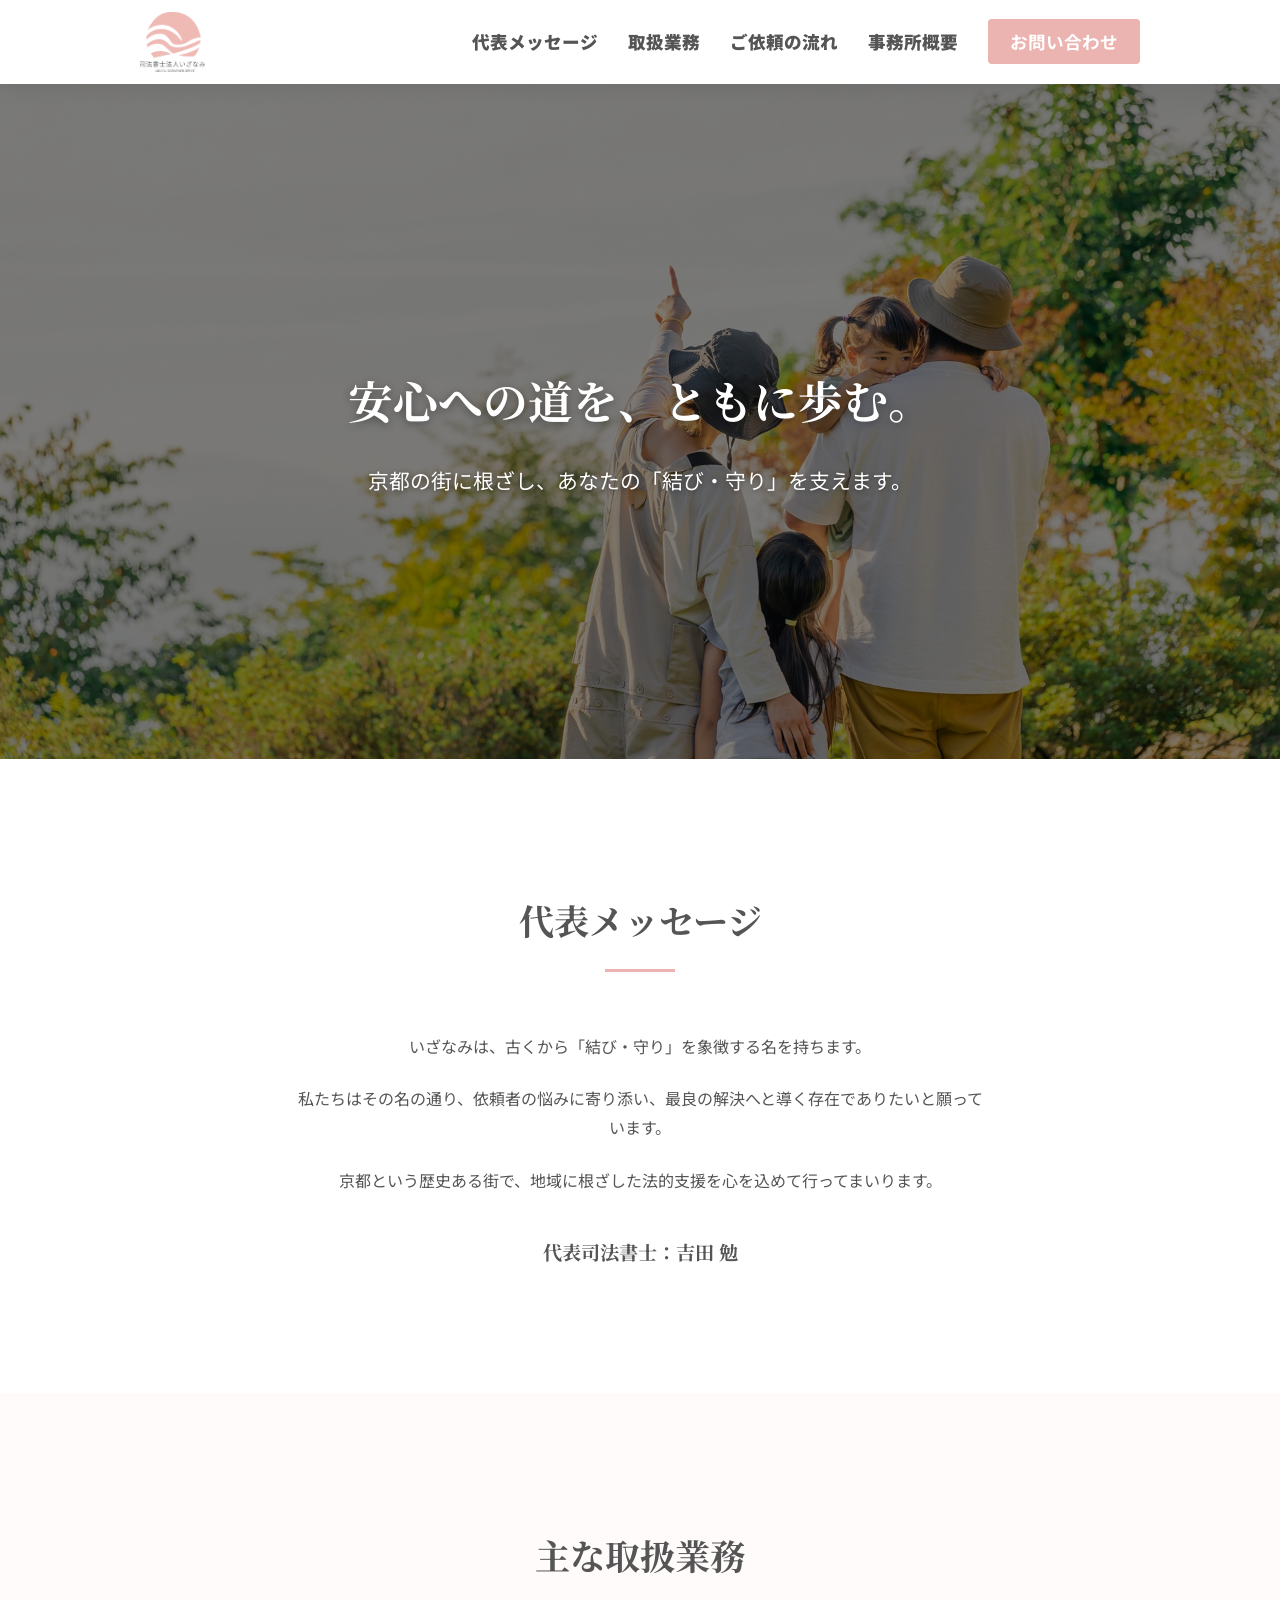
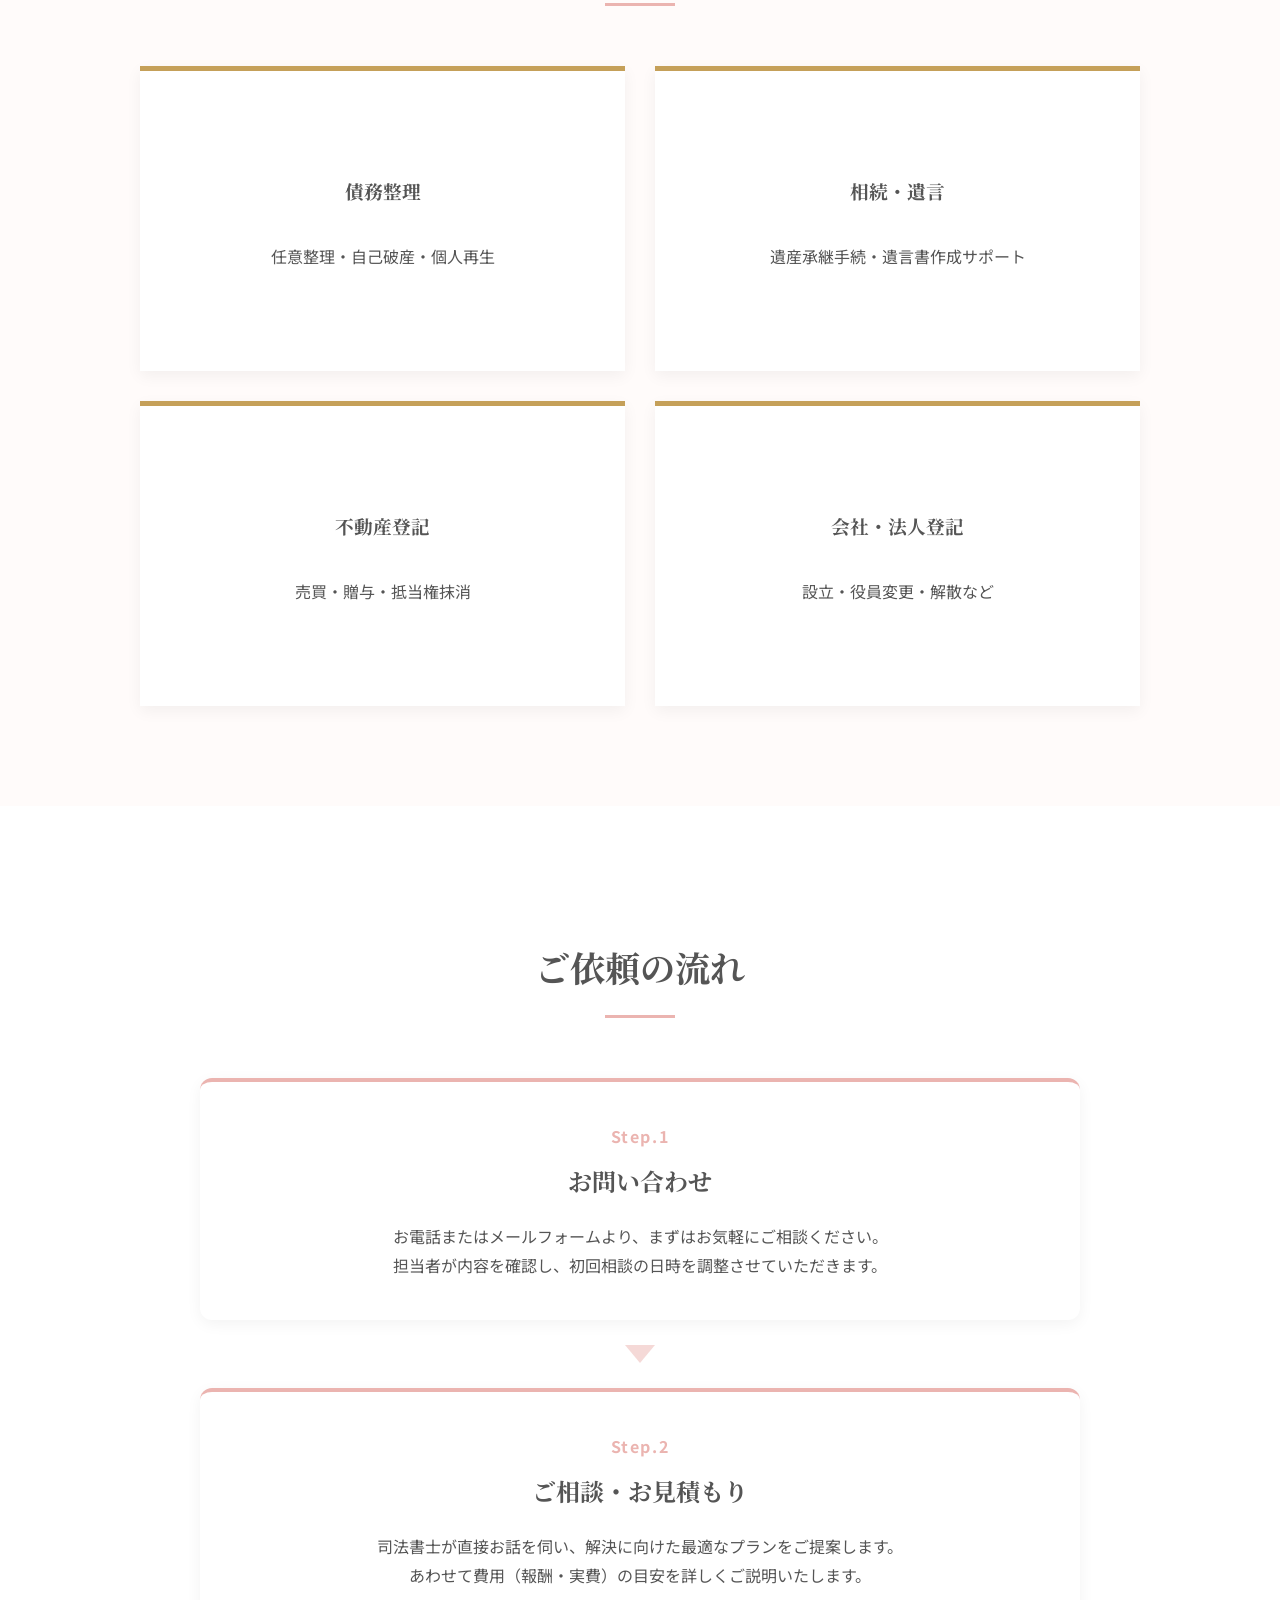
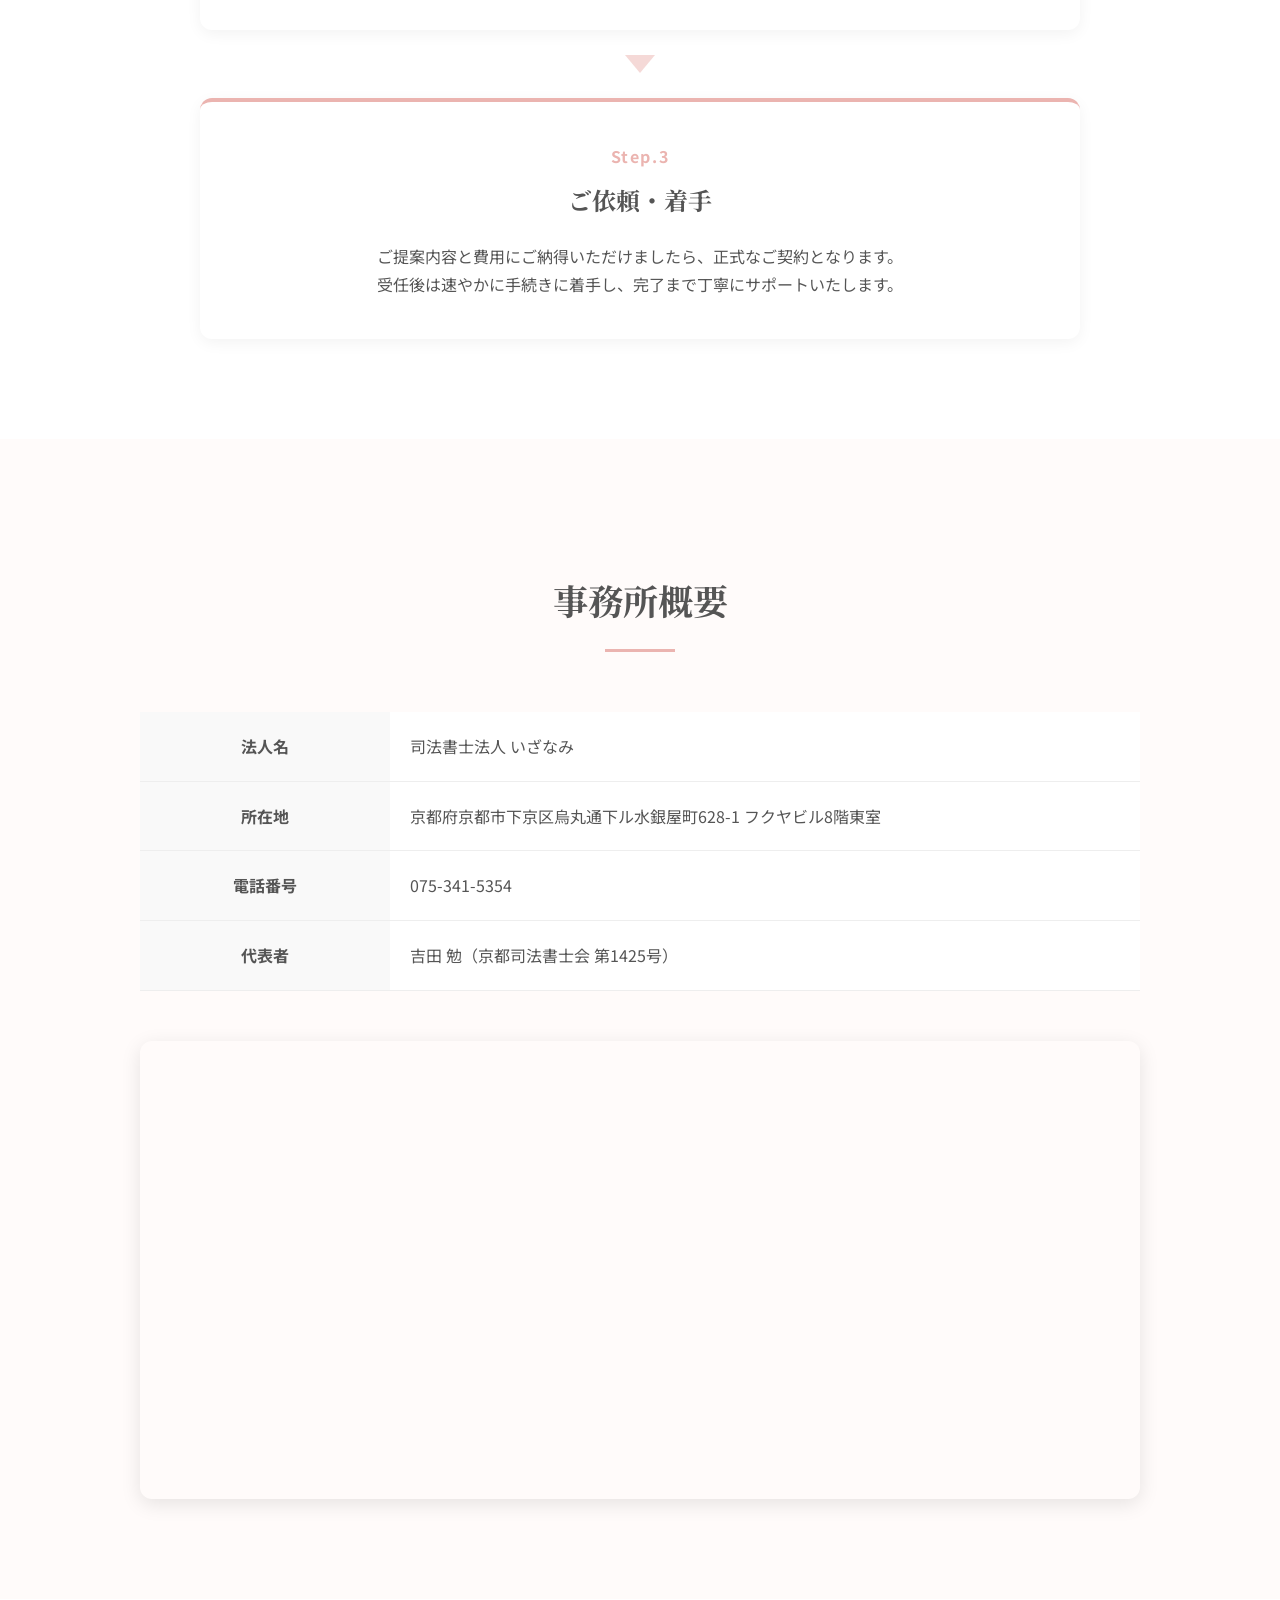
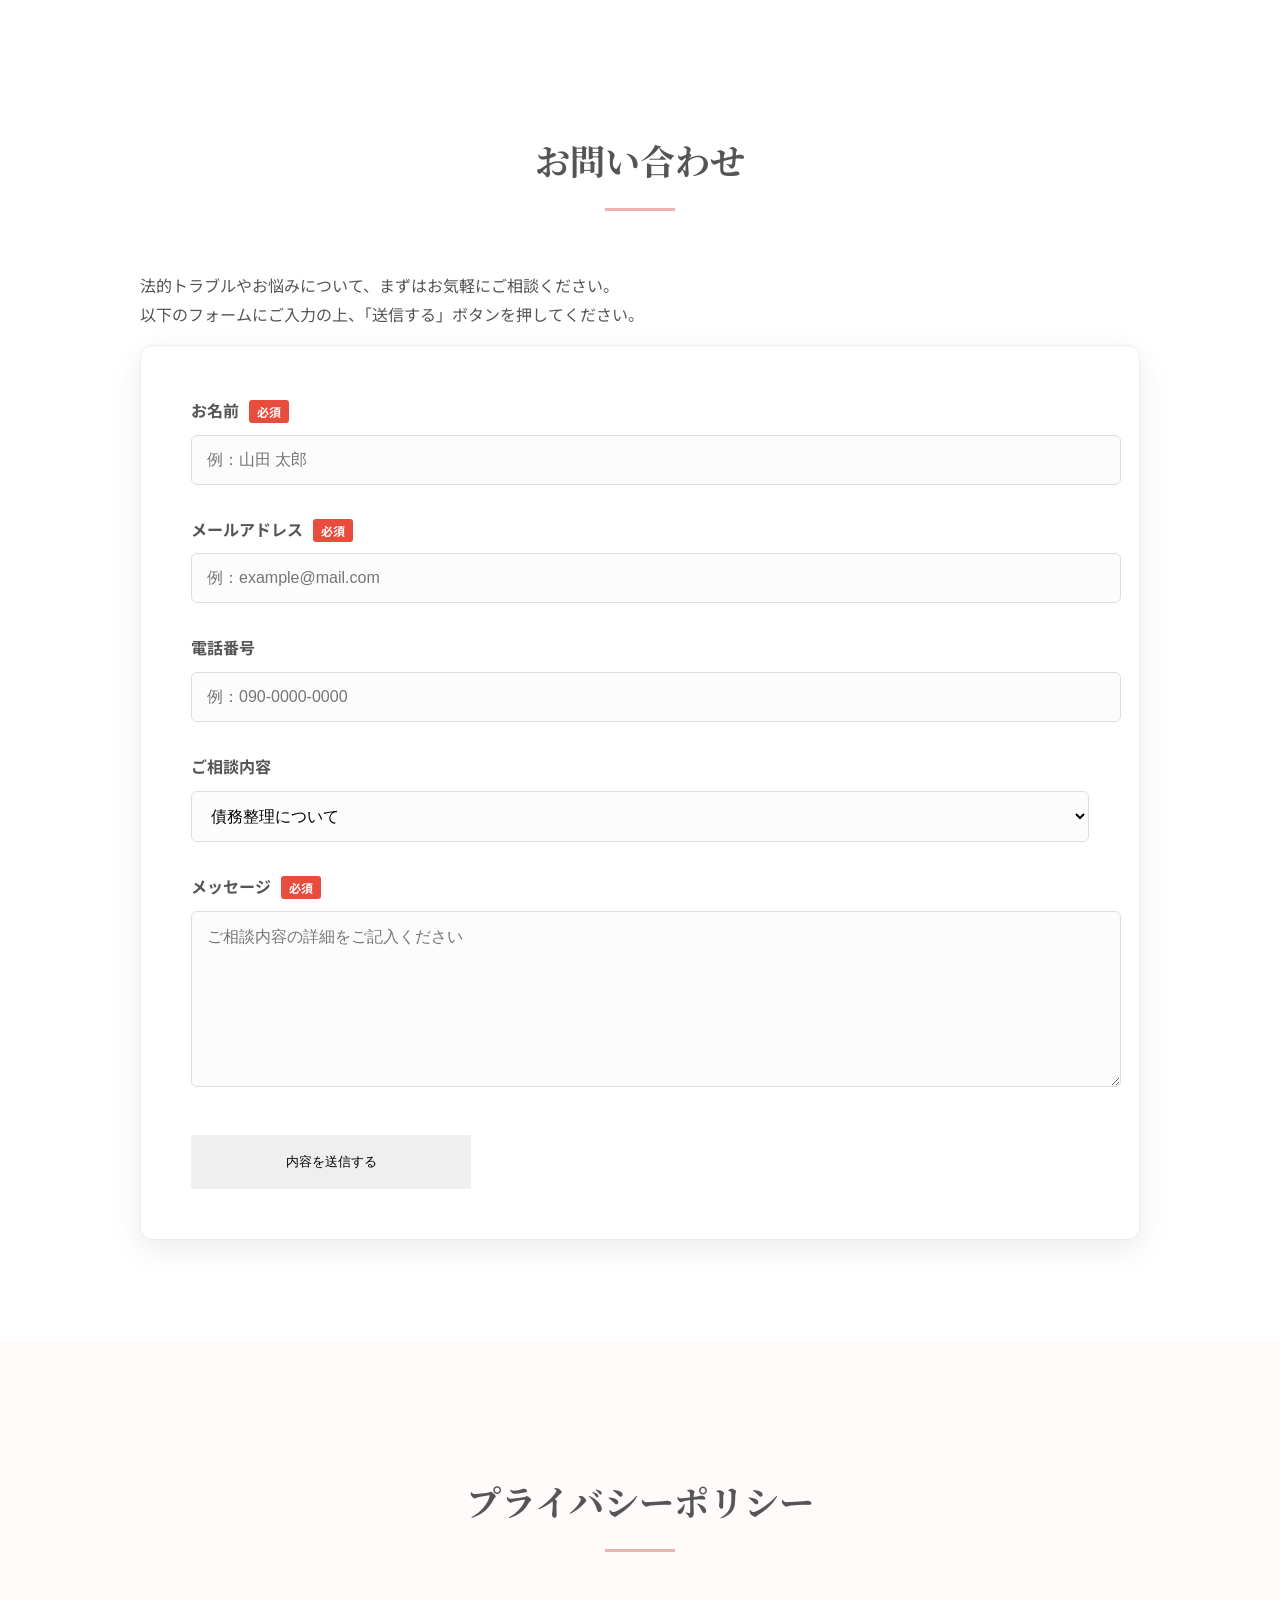
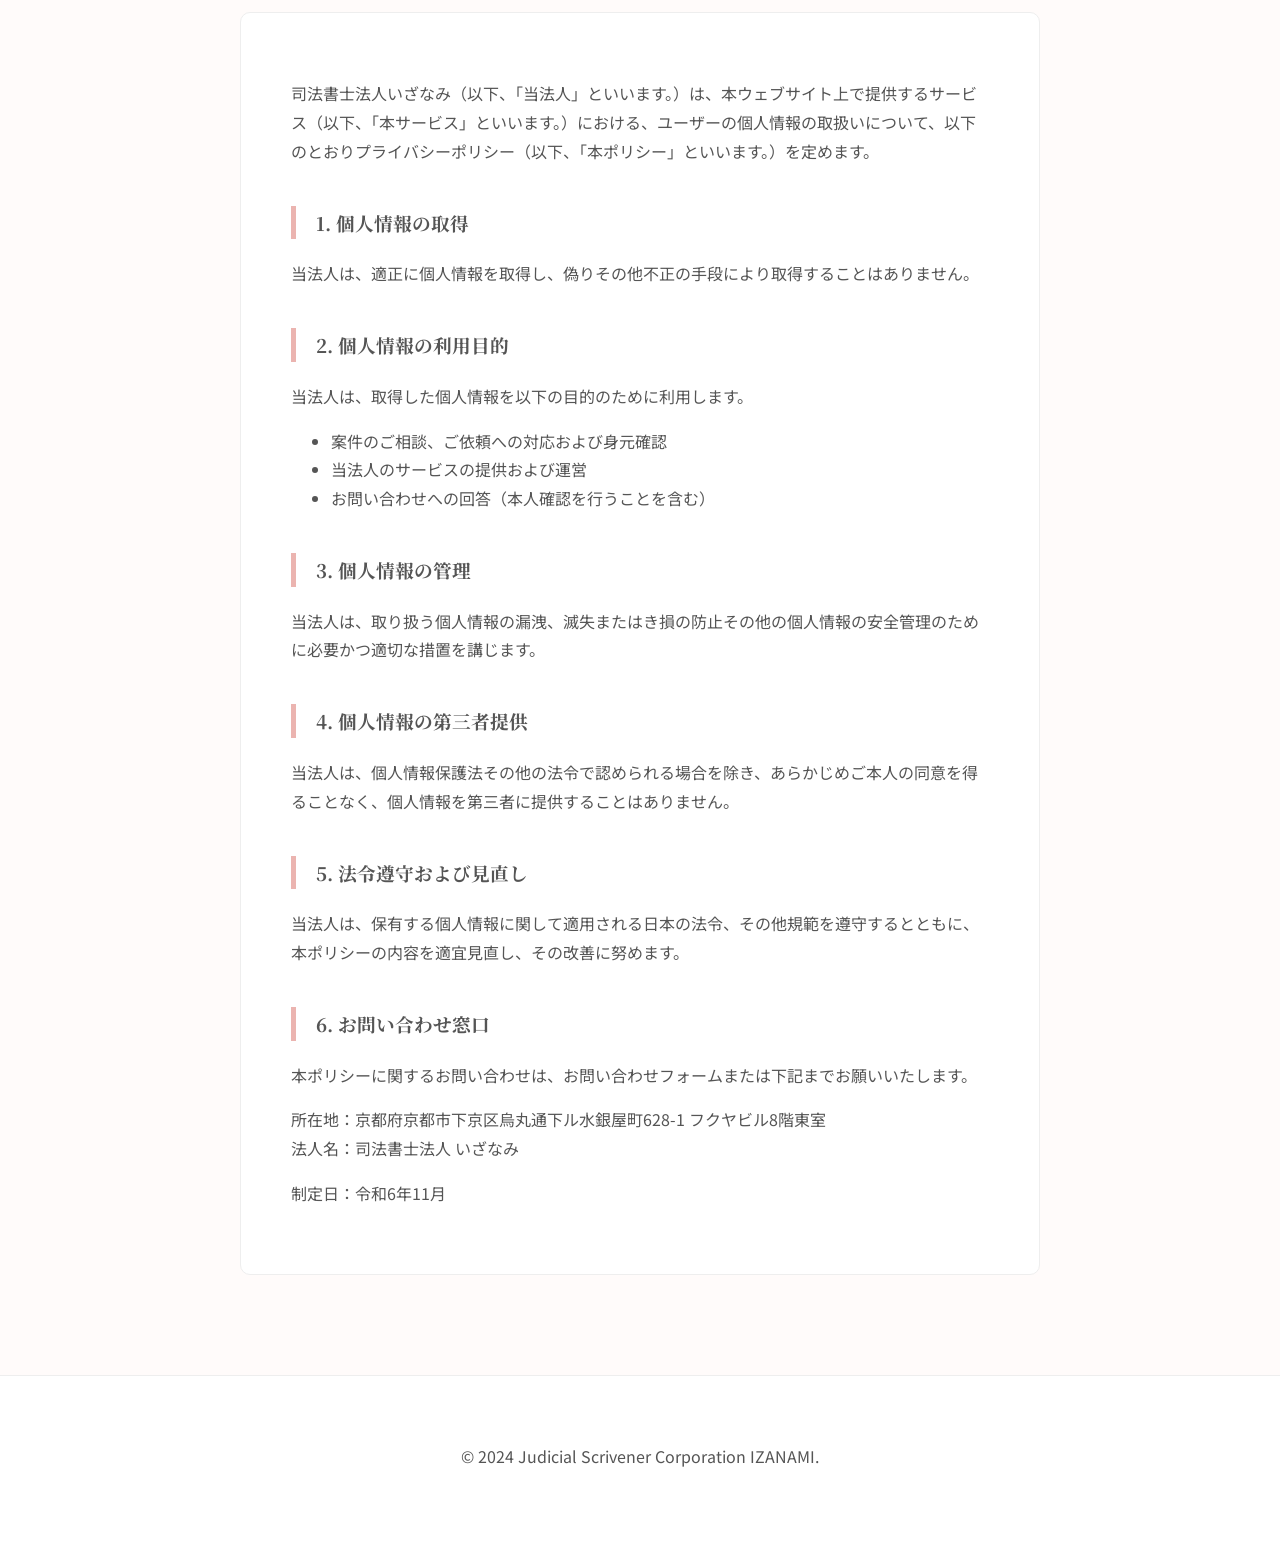
==== commit 6317434f: "メール送信機能追加" ====
--- a/index.html
+++ b/index.html
@@ -6,6 +6,30 @@
     <title>司法書士法人いざなみ | 京都の債務整理・相続・登記</title>
     <meta name="description" content="京都の司法書士法人いざなみ。債務整理、相続、不動産登記など、地域に根ざした法的支援を心を込めて行います。">
     <link rel="stylesheet" href="style.css">
+
+    <style>
+    header {
+        background-color: #ffffff !important;
+        box-shadow: 0 4px 15px rgba(0, 0, 0, 0.15) !important;
+        padding: 15px 0 !important;
+        position: sticky !important;
+        top: 0 !important;
+        z-index: 9999 !important;
+    }
+    header h1 img {
+        height: 60px !important; /* 少し大きくして反映を確認 */
+    }
+    header nav ul li a {
+        color: #555555 !important;
+        font-weight: 900 !important; /* 極太にして反映を確認 */
+        font-size: 1.1rem !important;
+    }
+    header .btn {
+        background-color: #EBB4B0 !important;
+        color: #fff !important;
+        box-shadow: 0 2px 5px rgba(0,0,0,0.2);
+    }
+</style>
     <link href="https://fonts.googleapis.com/css2?family=Noto+Serif+JP:wght@500;700&family=Noto+Sans+JP:wght@400;700&display=swap" rel="stylesheet">
 </head>
 <body>
--- a/style.css
+++ b/style.css
@@ -29,85 +29,73 @@
 }
 
 /* =========================================
-   3. ヘッダー (視認性向上版)
-   ========================================= */
-header {
-    background: #ffffff !important;
-    /* ヘッダーを画像から浮かせて目立たせるための影 */
-    box-shadow: 0 3px 15px rgba(0, 0, 0, 0.12) !important;
-    padding: 10px 0;
-    position: sticky;
+   3. ヘッダー (確実な反映のための詳細設定)
+   ========================================= */
+
+/* body を頭につけて優先順位を最大にします */
+body header {
+    background-color: #ffffff !important;
+    /* 下にうっすらと影をつけて画像から浮かせます */
+    box-shadow: 0 4px 20px rgba(0, 0, 0, 0.08) !important;
+    padding: 12px 0 !important;
+    position: sticky !important;
     top: 0;
-    z-index: 1000;
-}
-
-header .container {
+    z-index: 9999;
+    border-bottom: none !important;
+}
+
+body header .container {
     display: flex;
     justify-content: space-between;
     align-items: center;
 }
 
+/* ロゴのサイズ調整 */
 header h1 {
     margin: 0;
+    line-height: 0;
 }
 
 header h1 img {
-    height: 50px;
+    height: 50px !important; /* 高さを50pxに固定 */
+    width: auto;
     display: block;
-    margin: -5px 0;
-}
-
-nav ul {
+}
+
+/* メニュー文字の調整 */
+header nav ul {
     display: flex;
     list-style: none;
-    gap: 25px;
+    gap: 30px;
     margin: 0;
     padding: 0;
 }
 
-nav ul li a {
+header nav ul li a {
     text-decoration: none !important;
-    color: var(--text-color) !important;
-    font-weight: 700 !important; /* 文字を太くして目立たせる */
-    font-size: 1rem;
-    position: relative;
-    padding-bottom: 5px;
+    color: #555555 !important; /* ロゴのグレーに合わせる */
+    font-weight: 700 !important; /* しっかり太く */
+    font-size: 1rem !important;
     transition: color 0.3s ease;
 }
 
-nav ul li a:hover {
-    color: var(--primary-color) !important;
-}
-
-/* ナビゲーションのホバーアニメーション */
-nav ul li a::after {
-    content: '';
-    position: absolute;
-    bottom: 0;
-    left: 0;
-    width: 0;
-    height: 2px;
-    background-color: var(--primary-color);
-    transition: width 0.3s ease;
-}
-
-nav ul li a:hover::after {
-    width: 100%;
-}
-
-.btn {
-    background: var(--primary-color) !important;
-    color: #ffffff !important;
-    padding: 12px 24px;
-    border-radius: 4px;
-    text-decoration: none;
-    font-weight: 700;
-    transition: opacity 0.3s;
-}
-
-.btn:hover {
-    opacity: 0.8;
-}
+/* お問い合わせボタンを優しい色味に変更 */
+header .btn {
+    background-color: #EBB4B0 !important; /* ロゴと同じ淡いピンク */
+    color: #fff !important;
+    padding: 10px 22px !important;
+    border-radius: 4px !important;
+    font-weight: 700 !important;
+    box-shadow: none !important; /* 影を消してフラットに */
+    transition: background-color 0.3s ease;
+}
+
+/* マウスを置いたときに少しだけ色を濃くする */
+header .btn:hover {
+    background-color: #e2a5a0 !important; 
+    opacity: 1 !important;
+}
+
 
 /* =========================================
    4. メインビジュアル (Hero)
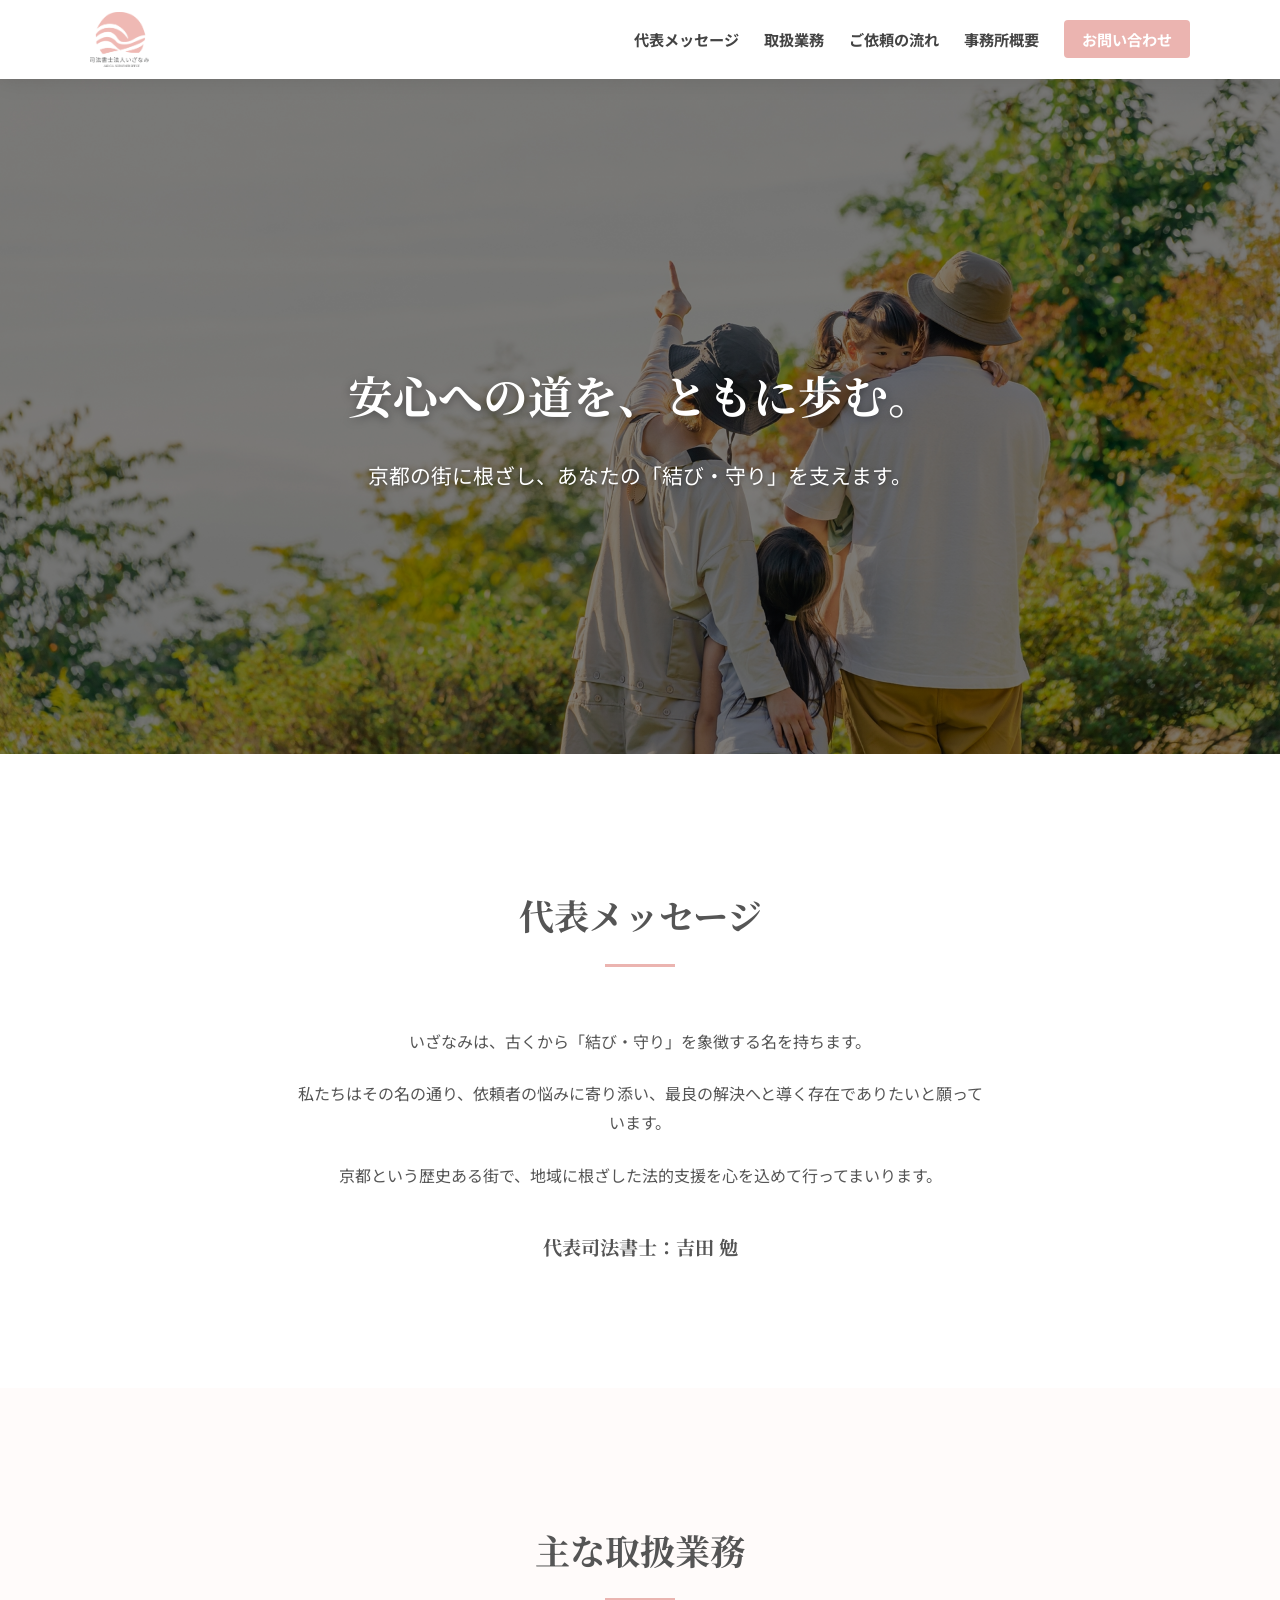
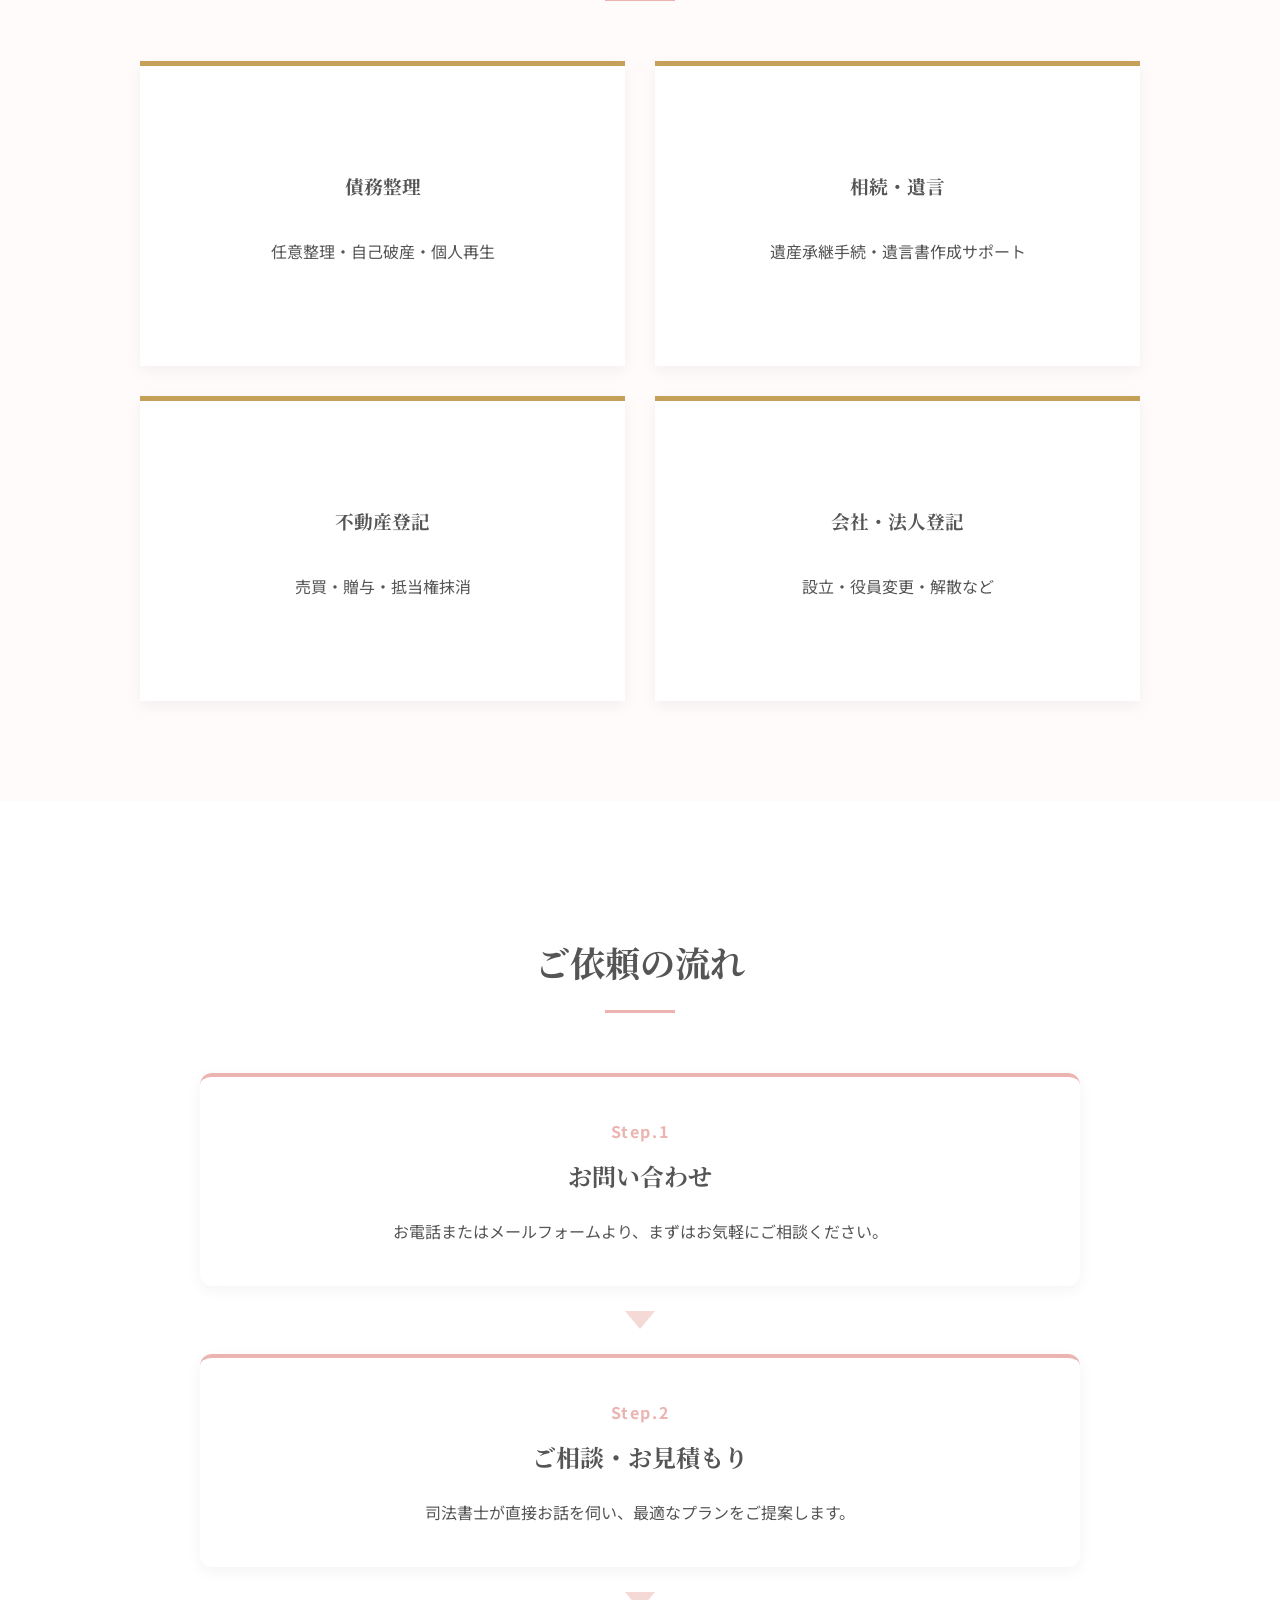
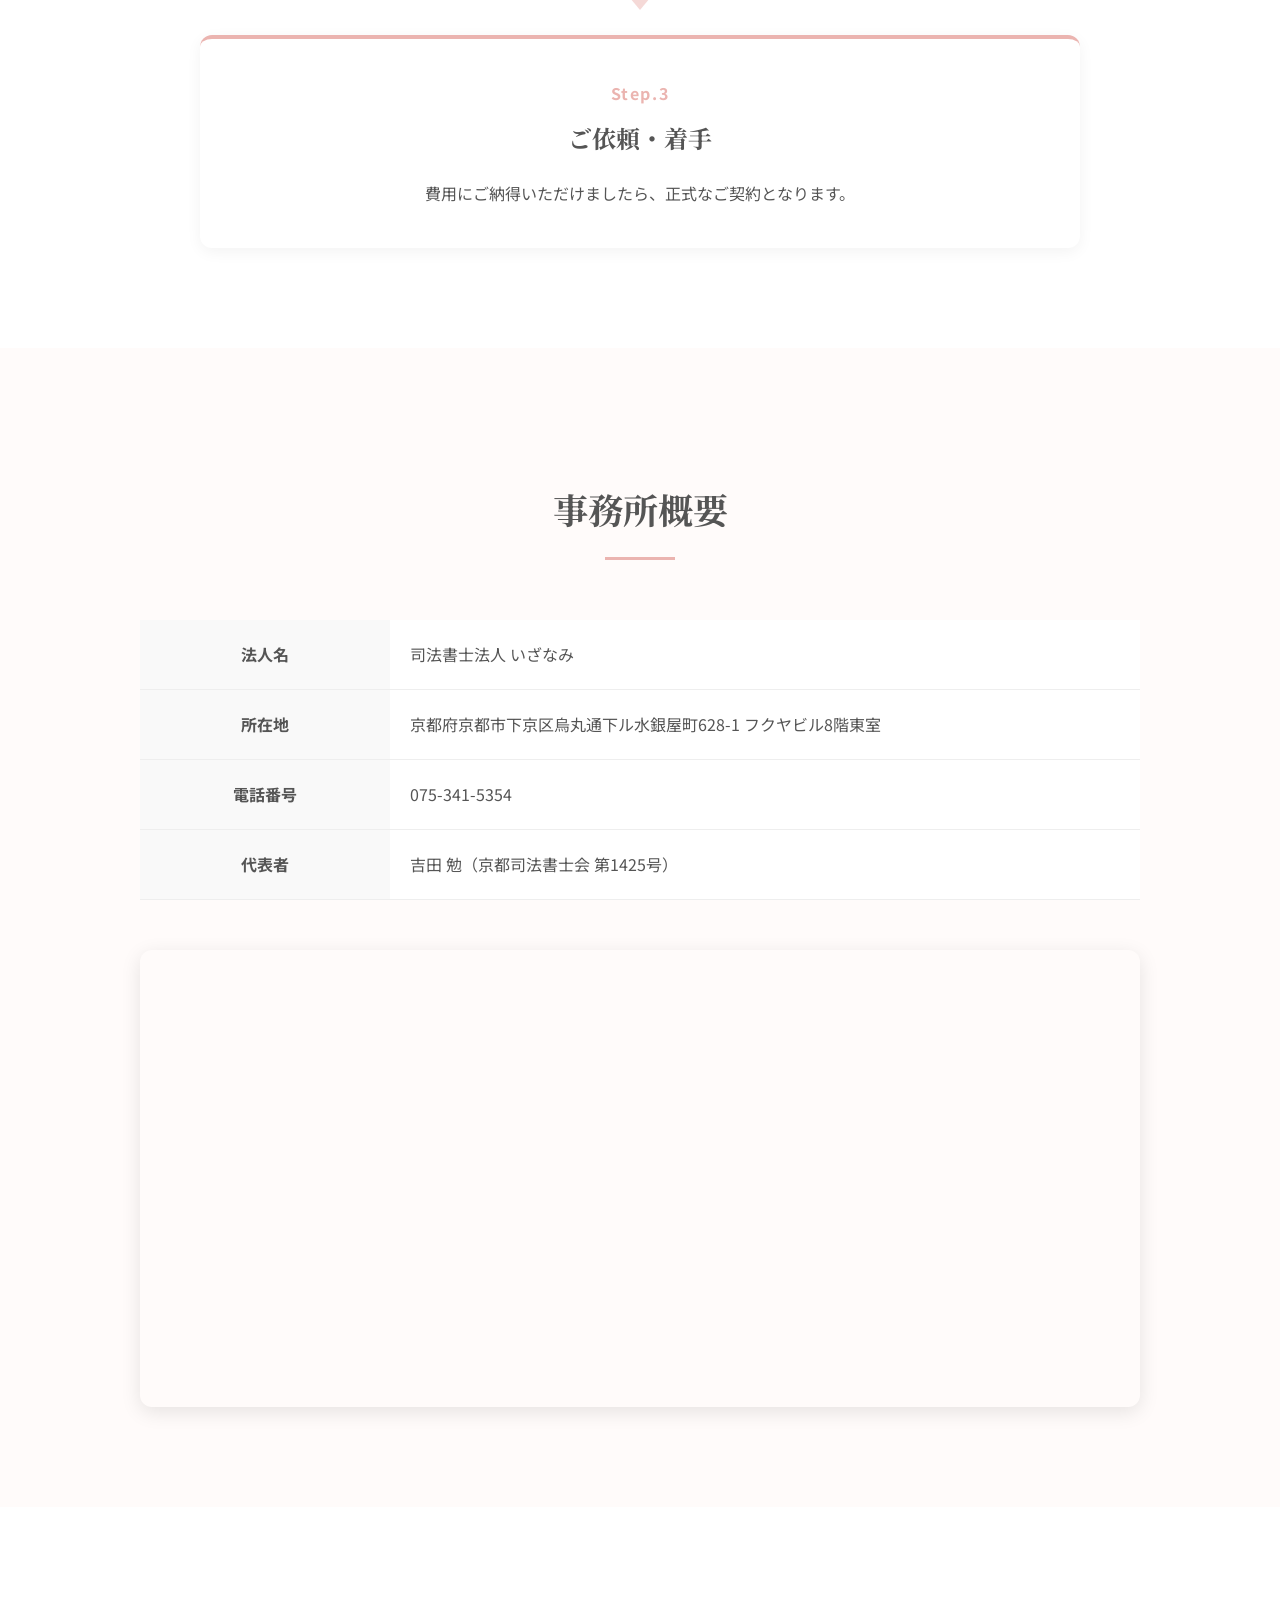
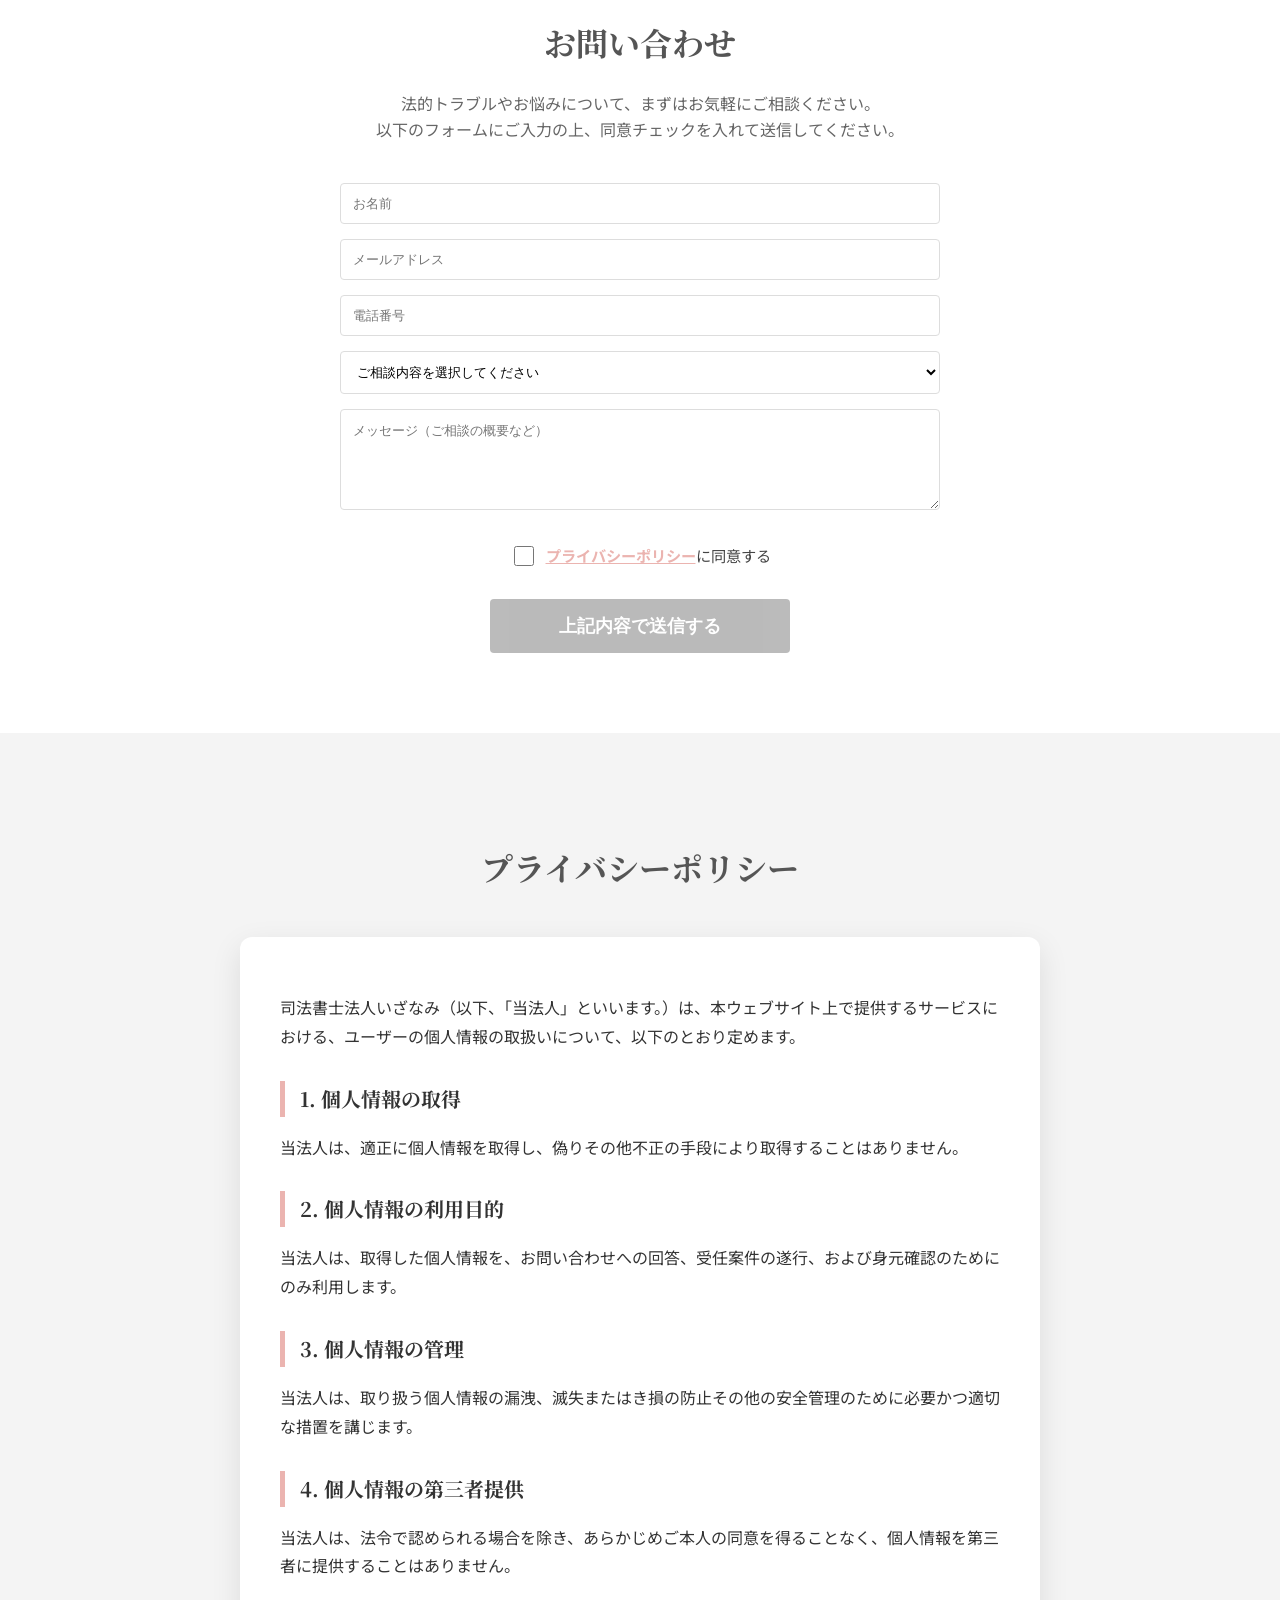
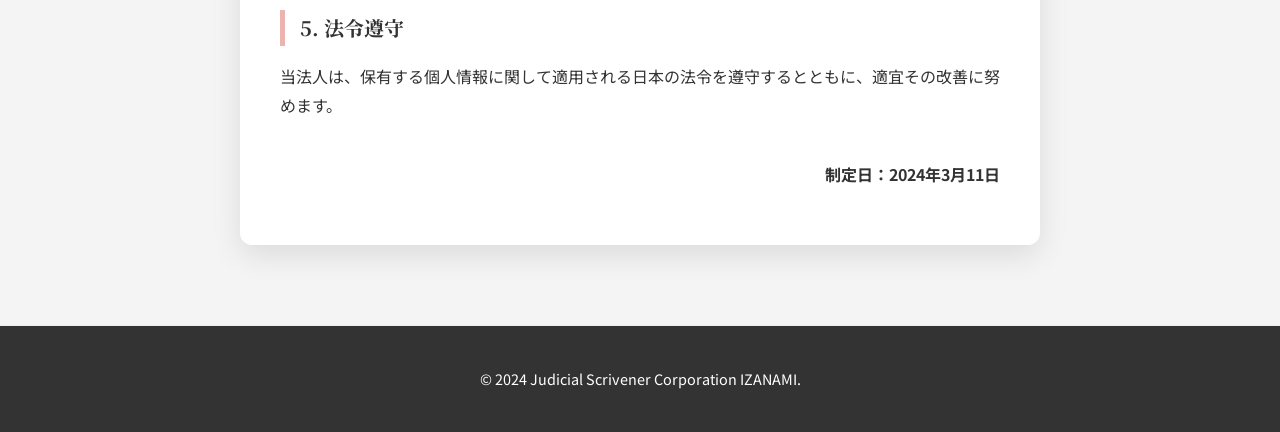
==== commit 488f9274: "プライバシーポリシー同意のチェックボックス追加" ====
--- a/index.html
+++ b/index.html
@@ -5,34 +5,60 @@
     <meta name="viewport" content="width=device-width, initial-scale=1.0">
     <title>司法書士法人いざなみ | 京都の債務整理・相続・登記</title>
     <meta name="description" content="京都の司法書士法人いざなみ。債務整理、相続、不動産登記など、地域に根ざした法的支援を心を込めて行います。">
+    
+    <link rel="icon" href="images/favicon.png" type="image/png">
+    <link rel="apple-touch-icon" href="images/favicon.png">
+
     <link rel="stylesheet" href="style.css">
 
     <style>
-    header {
-        background-color: #ffffff !important;
-        box-shadow: 0 4px 15px rgba(0, 0, 0, 0.15) !important;
-        padding: 15px 0 !important;
-        position: sticky !important;
-        top: 0 !important;
-        z-index: 9999 !important;
-    }
-    header h1 img {
-        height: 60px !important; /* 少し大きくして反映を確認 */
-    }
-    header nav ul li a {
-        color: #555555 !important;
-        font-weight: 900 !important; /* 極太にして反映を確認 */
-        font-size: 1.1rem !important;
-    }
-    header .btn {
-        background-color: #EBB4B0 !important;
-        color: #fff !important;
-        box-shadow: 0 2px 5px rgba(0,0,0,0.2);
-    }
-</style>
+        header {
+            background-color: #ffffff !important;
+            box-shadow: 0 4px 15px rgba(0, 0, 0, 0.1) !important;
+            padding: 10px 0 !important;
+            position: sticky !important;
+            top: 0 !important;
+            z-index: 9999 !important;
+        }
+        header .container {
+            display: flex !important;
+            justify-content: space-between !important;
+            align-items: center !important;
+            max-width: 1100px;
+            margin: 0 auto;
+            padding: 0 20px;
+        }
+        header h1 { margin: 0 !important; line-height: 0 !important; }
+        header h1 img { height: 55px !important; width: auto !important; }
+        header nav ul {
+            display: flex !important;
+            list-style: none !important;
+            gap: 25px !important;
+            margin: 0 !important;
+            padding: 0 !important;
+        }
+        header nav ul li a {
+            text-decoration: none !important;
+            color: #444 !important;
+            font-weight: 700 !important;
+            font-size: 0.95rem !important;
+        }
+        header .btn {
+            background-color: #EBB4B0 !important;
+            color: #fff !important;
+            padding: 8px 18px !important;
+            border-radius: 4px !important;
+        }
+        /* 送信ボタンのホバー挙動 */
+        #submit_btn:not(:disabled):hover {
+            opacity: 0.8 !important;
+            transform: translateY(-2px) !important;
+        }
+    </style>
+    
     <link href="https://fonts.googleapis.com/css2?family=Noto+Serif+JP:wght@500;700&family=Noto+Sans+JP:wght@400;700&display=swap" rel="stylesheet">
 </head>
-<body>
+<body style="margin:0; padding:0; font-family: 'Noto Sans JP', sans-serif;">
 
 <header>
     <div class="container">
@@ -98,48 +124,41 @@
     </section>
 
     <section id="flow" class="section">
-    <div class="container">
-        <h2 class="section-title">ご依頼の流れ</h2>
-        <div class="flow-container">
-            <div class="flow-card">
-                <div class="flow-header">
-                    <span class="flow-num">Step.1</span>
-                    <h3>お問い合わせ</h3>
-                </div>
-                <div class="flow-body">
-                    <p>お電話またはメールフォームより、まずはお気軽にご相談ください。<br>
-                       担当者が内容を確認し、初回相談の日時を調整させていただきます。</p>
-                </div>
-            </div>
-
-            <div class="flow-arrow"></div>
-
-            <div class="flow-card">
-                <div class="flow-header">
-                    <span class="flow-num">Step.2</span>
-                    <h3>ご相談・お見積もり</h3>
-                </div>
-                <div class="flow-body">
-                    <p>司法書士が直接お話を伺い、解決に向けた最適なプランをご提案します。<br>
-                       あわせて費用（報酬・実費）の目安を詳しくご説明いたします。</p>
-                </div>
-            </div>
-
-            <div class="flow-arrow"></div>
-
-            <div class="flow-card">
-                <div class="flow-header">
-                    <span class="flow-num">Step.3</span>
-                    <h3>ご依頼・着手</h3>
-                </div>
-                <div class="flow-body">
-                    <p>ご提案内容と費用にご納得いただけましたら、正式なご契約となります。<br>
-                       受任後は速やかに手続きに着手し、完了まで丁寧にサポートいたします。</p>
-                </div>
-            </div>
-        </div>
-    </div>
-</section>
+        <div class="container">
+            <h2 class="section-title">ご依頼の流れ</h2>
+            <div class="flow-container">
+                <div class="flow-card">
+                    <div class="flow-header">
+                        <span class="flow-num">Step.1</span>
+                        <h3>お問い合わせ</h3>
+                    </div>
+                    <div class="flow-body">
+                        <p>お電話またはメールフォームより、まずはお気軽にご相談ください。</p>
+                    </div>
+                </div>
+                <div class="flow-arrow"></div>
+                <div class="flow-card">
+                    <div class="flow-header">
+                        <span class="flow-num">Step.2</span>
+                        <h3>ご相談・お見積もり</h3>
+                    </div>
+                    <div class="flow-body">
+                        <p>司法書士が直接お話を伺い、最適なプランをご提案します。</p>
+                    </div>
+                </div>
+                <div class="flow-arrow"></div>
+                <div class="flow-card">
+                    <div class="flow-header">
+                        <span class="flow-num">Step.3</span>
+                        <h3>ご依頼・着手</h3>
+                    </div>
+                    <div class="flow-body">
+                        <p>費用にご納得いただけましたら、正式なご契約となります。</p>
+                    </div>
+                </div>
+            </div>
+        </div>
+    </section>
 
     <section id="about" class="section bg-light">
         <div class="container">
@@ -150,102 +169,113 @@
                 <tr><th>電話番号</th><td>075-341-5354</td></tr>
                 <tr><th>代表者</th><td>吉田 勉（京都司法書士会 第1425号）</td></tr>
             </table>
-            
             <div class="map-container">
-                <iframe src="https://www.google.com/maps/embed?pb=!1m18!1m12!1m3!1d3268.213233306935!2d135.75713437632616!3d35.00142946726884!2m3!1f0!2f0!3f0!3m2!1i1024!2i768!4f13.1!3m3!1m2!1s0x600108991f973715%3A0xc6c766735be9d231!2z44CSNjAwLTg0MTEg5Lqs6YO95bqc5Lqs6YO95biC5LiL5Lqs5Yy65rC06YqA5bGL55S6NjI4LTEg44OV44Kv44Ok44OT44Or!5e0!3m2!1sja!2sjp!4v1710000000000!5m2!1sja!2sjp" width="100%" height="450" style="border:0;" allowfullscreen="" loading="lazy"></iframe>
-            </div>
-        </div>
-    </section>
-
-    <section id="contact" class="section">
-        <div class="container contact-max-width">
-            <h2 class="section-title">お問い合わせ</h2>
-            <p class="contact-lead">
+                <iframe src="https://www.google.com/maps/embed?pb=!1m18!1m12!1m3!1d3268.225586617042!2d135.75704977626926!3d35.00105316733276!2m3!1f0!2f0!3f0!3m2!1i1024!2i768!4f13.1!3m3!1m2!1s0x600108990f707f1d%3A0xc3f6089332560383!2z44CSNjAwLTg0MTIg5Lqs6YO95bqc5Lqs6YO95biC5LiL5Lqs5Yy65rC06YqA5bGL55S6NjI4LTE!5e0!3m2!1sja!2sjp!4v1710126000000!5m2!1sja!2sjp" width="100%" height="450" style="border:0;" allowfullscreen="" loading="lazy"></iframe>
+            </div>
+        </div>
+    </section>
+
+    <section id="contact" style="padding: 80px 0 !important; background-color: #fff !important; display: block !important;">
+        <div style="max-width: 600px !important; margin: 0 auto !important; padding: 0 20px !important;">
+            <h2 style="text-align: center !important; font-size: 2rem !important; margin-bottom: 20px !important; font-family: 'Noto Serif JP', serif !important;">お問い合わせ</h2>
+            <p style="text-align: center !important; margin-bottom: 40px !important; line-height: 1.6 !important; color: #666 !important;">
                 法的トラブルやお悩みについて、まずはお気軽にご相談ください。<br>
-                以下のフォームにご入力の上、「送信する」ボタンを押してください。
+                以下のフォームにご入力の上、同意チェックを入れて送信してください。
             </p>
 
-            <form action="send.php" method="post" class="contact-form">
-                <div class="form-group">
-                    <label for="name">お名前<span>必須</span></label>
-                    <input type="text" id="name" name="name" required placeholder="例：山田 太郎">
-                </div>
-
-                <div class="form-group">
-                    <label for="email">メールアドレス<span>必須</span></label>
-                    <input type="email" id="email" name="email" required placeholder="例：example@mail.com">
-                </div>
-
-                <div class="form-group">
-                    <label for="tel">電話番号</label>
-                    <input type="tel" id="tel" name="tel" placeholder="例：090-0000-0000">
-                </div>
-
-                <div class="form-group">
-                    <label for="type">ご相談内容</label>
-                    <select id="type" name="type">
-                        <option value="債務整理">債務整理について</option>
-                        <option value="相続・遺言">相続・遺言について</option>
-                        <option value="登記関連">不動産・法人登記について</option>
-                        <option value="その他">その他のお問い合わせ</option>
+            <form action="send.php" method="post">
+                <div style="margin-bottom: 15px !important;">
+                    <input type="text" name="name" placeholder="お名前" required style="width: 100% !important; padding: 12px !important; border: 1px solid #ddd !important; border-radius: 4px !important; box-sizing: border-box !important;">
+                </div>
+                <div style="margin-bottom: 15px !important;">
+                    <input type="email" name="email" placeholder="メールアドレス" required style="width: 100% !important; padding: 12px !important; border: 1px solid #ddd !important; border-radius: 4px !important; box-sizing: border-box !important;">
+                </div>
+                <div style="margin-bottom: 15px !important;">
+                    <input type="tel" name="tel" placeholder="電話番号" style="width: 100% !important; padding: 12px !important; border: 1px solid #ddd !important; border-radius: 4px !important; box-sizing: border-box !important;">
+                </div>
+                <div style="margin-bottom: 15px !important;">
+                    <select name="type" required style="width: 100% !important; padding: 12px !important; border: 1px solid #ddd !important; border-radius: 4px !important; box-sizing: border-box !important; background-color: #fff !important;">
+                        <option value="" disabled selected>ご相談内容を選択してください</option>
+                        <option value="債務整理">債務整理</option>
+                        <option value="相続・登記">相続・登記</option>
+                        <option value="その他">その他</option>
                     </select>
                 </div>
-
-                <div class="form-group">
-                    <label for="message">メッセージ<span>必須</span></label>
-                    <textarea id="message" name="message" rows="8" required placeholder="ご相談内容の詳細をご記入ください"></textarea>
-                </div>
-
-                <div class="form-submit">
-                    <button type="submit" class="btn submit-btn">内容を送信する</button>
+                <div style="margin-bottom: 15px !important;">
+                    <textarea name="message" rows="5" placeholder="メッセージ（ご相談の概要など）" required style="width: 100% !important; padding: 12px !important; border: 1px solid #ddd !important; border-radius: 4px !important; box-sizing: border-box !important;"></textarea>
+                </div>
+
+                <div style="margin: 25px 0 !important; text-align: center !important;">
+                    <label style="display: inline-flex !important; align-items: center !important; cursor: pointer !important; font-size: 0.95rem !important; color: #444 !important;">
+                        <input type="checkbox" id="policy_agree" name="policy_agree" required style="width: 20px !important; height: 20px !important; margin-right: 12px !important; cursor: pointer !important;">
+                        <span>
+                            <a href="#privacy" style="color: #EBB4B0 !important; text-decoration: underline !important; font-weight: bold !important;">プライバシーポリシー</a>に同意する
+                        </span>
+                    </label>
+                </div>
+
+                <div style="text-align: center !important;">
+                    <button type="submit" id="submit_btn" disabled style="opacity: 0.4 !important; cursor: not-allowed !important; width: 100% !important; max-width: 300px !important; padding: 15px !important; border: none !important; font-size: 1.1rem !important; border-radius: 4px !important; font-weight: bold !important; transition: 0.3s !important; background-color: #555 !important; color: #fff !important;">
+                        上記内容で送信する
+                    </button>
                 </div>
             </form>
         </div>
     </section>
 
-    <section id="privacy" class="section bg-light">
-        <div class="container" style="max-width: 800px;">
-            <h2 class="section-title">プライバシーポリシー</h2>
-            <div class="privacy-content">
-                <p>司法書士法人いざなみ（以下、「当法人」といいます。）は、本ウェブサイト上で提供するサービス（以下、「本サービス」といいます。）における、ユーザーの個人情報の取扱いについて、以下のとおりプライバシーポリシー（以下、「本ポリシー」といいます。）を定めます。</p>
-
-                <h3>1. 個人情報の取得</h3>
-                <p>当法人は、適正に個人情報を取得し、偽りその他不正の手段により取得することはありません。</p>
-
-                <h3>2. 個人情報の利用目的</h3>
-                <p>当法人は、取得した個人情報を以下の目的のために利用します。</p>
-                <ul>
-                    <li>案件のご相談、ご依頼への対応および身元確認</li>
-                    <li>当法人のサービスの提供および運営</li>
-                    <li>お問い合わせへの回答（本人確認を行うことを含む）</li>
-                </ul>
-
-                <h3>3. 個人情報の管理</h3>
-                <p>当法人は、取り扱う個人情報の漏洩、滅失またはき損の防止その他の個人情報の安全管理のために必要かつ適切な措置を講じます。</p>
-
-                <h3>4. 個人情報の第三者提供</h3>
-                <p>当法人は、個人情報保護法その他の法令で認められる場合を除き、あらかじめご本人の同意を得ることなく、個人情報を第三者に提供することはありません。</p>
-
-                <h3>5. 法令遵守および見直し</h3>
-                <p>当法人は、保有する個人情報に関して適用される日本の法令、その他規範を遵守するとともに、本ポリシーの内容を適宜見直し、その改善に努めます。</p>
-
-                <h3>6. お問い合わせ窓口</h3>
-                <p>本ポリシーに関するお問い合わせは、お問い合わせフォームまたは下記までお願いいたします。</p>
-                <p>所在地：京都府京都市下京区烏丸通下ル水銀屋町628-1 フクヤビル8階東室<br>
-                法人名：司法書士法人 いざなみ</p>
+    <section id="privacy" style="background-color: #f4f4f4 !important; padding: 80px 0 !important; display: block !important;">
+        <div style="max-width: 800px !important; margin: 0 auto !important; padding: 0 20px !important;">
+            <h2 style="text-align: center !important; font-size: 2rem !important; margin-bottom: 40px !important; font-family: 'Noto Serif JP', serif !important;">プライバシーポリシー</h2>
+            <div style="background: #ffffff !important; padding: 40px !important; border-radius: 12px !important; box-shadow: 0 10px 30px rgba(0,0,0,0.1) !important; text-align: left !important; color: #333 !important; line-height: 1.8 !important;">
+                <p style="margin-bottom: 20px !important;">司法書士法人いざなみ（以下、「当法人」といいます。）は、本ウェブサイト上で提供するサービスにおける、ユーザーの個人情報の取扱いについて、以下のとおり定めます。</p>
+
+                <h3 style="border-left: 5px solid #EBB4B0 !important; padding-left: 15px !important; margin: 30px 0 15px !important; font-size: 1.25rem !important; font-weight: bold !important;">1. 個人情報の取得</h3>
+                <p style="margin-bottom: 20px !important;">当法人は、適正に個人情報を取得し、偽りその他不正の手段により取得することはありません。</p>
+
+                <h3 style="border-left: 5px solid #EBB4B0 !important; padding-left: 15px !important; margin: 30px 0 15px !important; font-size: 1.25rem !important; font-weight: bold !important;">2. 個人情報の利用目的</h3>
+                <p style="margin-bottom: 20px !important;">当法人は、取得した個人情報を、お問い合わせへの回答、受任案件の遂行、および身元確認のためにのみ利用します。</p>
+
+                <h3 style="border-left: 5px solid #EBB4B0 !important; padding-left: 15px !important; margin: 30px 0 15px !important; font-size: 1.25rem !important; font-weight: bold !important;">3. 個人情報の管理</h3>
+                <p style="margin-bottom: 20px !important;">当法人は、取り扱う個人情報の漏洩、滅失またはき損の防止その他の安全管理のために必要かつ適切な措置を講じます。</p>
+
+                <h3 style="border-left: 5px solid #EBB4B0 !important; padding-left: 15px !important; margin: 30px 0 15px !important; font-size: 1.25rem !important; font-weight: bold !important;">4. 個人情報の第三者提供</h3>
+                <p style="margin-bottom: 20px !important;">当法人は、法令で認められる場合を除き、あらかじめご本人の同意を得ることなく、個人情報を第三者に提供することはありません。</p>
+
+                <h3 style="border-left: 5px solid #EBB4B0 !important; padding-left: 15px !important; margin: 30px 0 15px !important; font-size: 1.25rem !important; font-weight: bold !important;">5. 法令遵守</h3>
+                <p style="margin-bottom: 20px !important;">当法人は、保有する個人情報に関して適用される日本の法令を遵守するとともに、適宜その改善に努めます。</p>
                 
-                <p class="enactment-date">制定日：令和6年11月</p>
+                <p style="text-align: right !important; margin-top: 40px !important; font-weight: bold !important;">制定日：2024年3月11日</p>
             </div>
         </div>
     </section>
 </main>
 
-<footer>
+<footer style="background-color: #333 !important; color: #fff !important; padding: 40px 0 !important; text-align: center !important;">
     <div class="container">
-        <p class="copyright">© 2024 Judicial Scrivener Corporation IZANAMI.</p>
+        <p style="margin: 0 !important; font-size: 0.9rem !important;">© 2024 Judicial Scrivener Corporation IZANAMI.</p>
     </div>
 </footer>
 
-<script src="script.js"></script>
+<script>
+    document.addEventListener('DOMContentLoaded', function() {
+        const checkbox = document.getElementById('policy_agree');
+        const button = document.getElementById('submit_btn');
+
+        checkbox.addEventListener('change', function() {
+            if (this.checked) {
+                button.disabled = false;
+                button.style.opacity = "1";
+                button.style.cursor = "pointer";
+                button.style.backgroundColor = "#EBB4B0";
+            } else {
+                button.disabled = true;
+                button.style.opacity = "0.4";
+                button.style.cursor = "not-allowed";
+                button.style.backgroundColor = "#555";
+            }
+        });
+    });
+</script>
+
 </body>
-</html>
+</html>
--- a/style.css
+++ b/style.css
@@ -396,4 +396,17 @@
     font-size: 1.2rem;     /* 名前を少し大きく */
     font-weight: 700;
     text-align: center;    /* 名前も中央に */
+}
+
+.policy-check a:hover {
+    text-decoration: none;
+    opacity: 0.8;
+}
+
+/* モバイル対応 */
+@media (max-width: 768px) {
+    .policy-check {
+        text-align: left !important;
+        padding-left: 10px;
+    }
 }
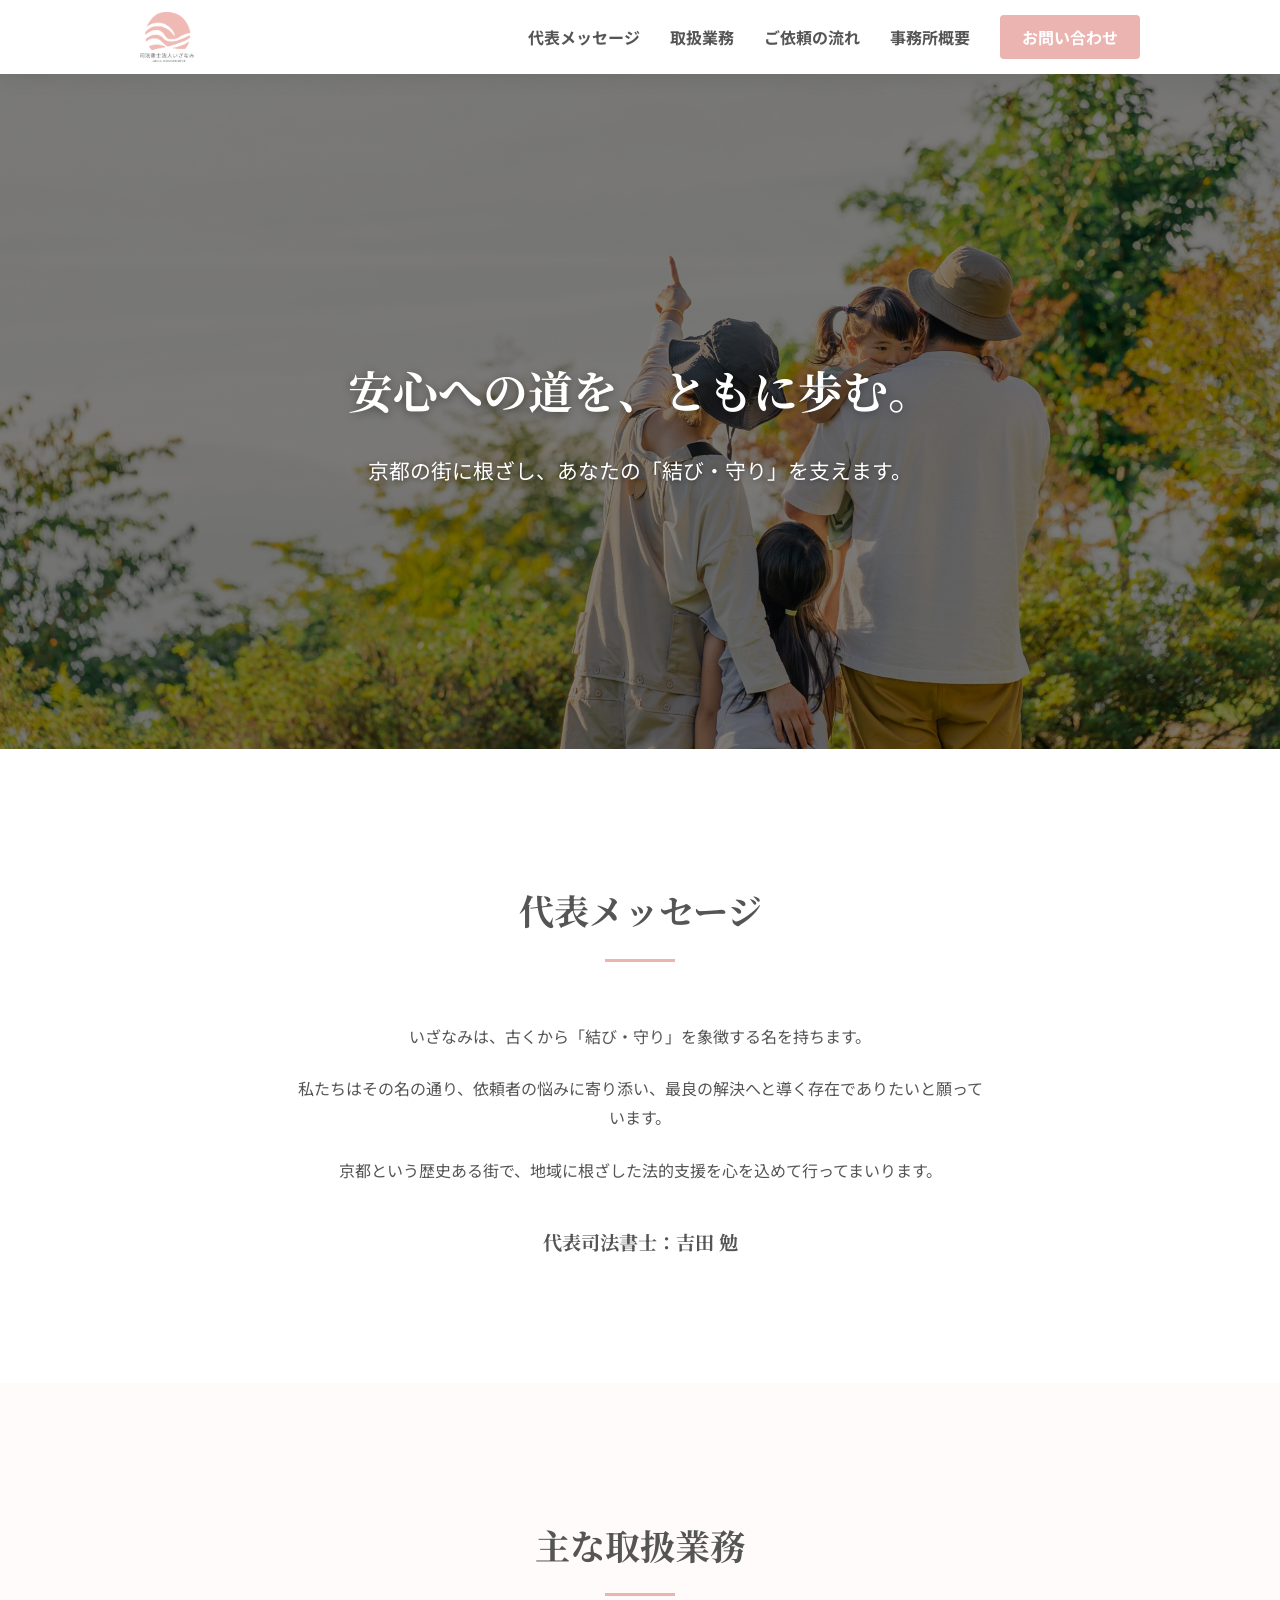
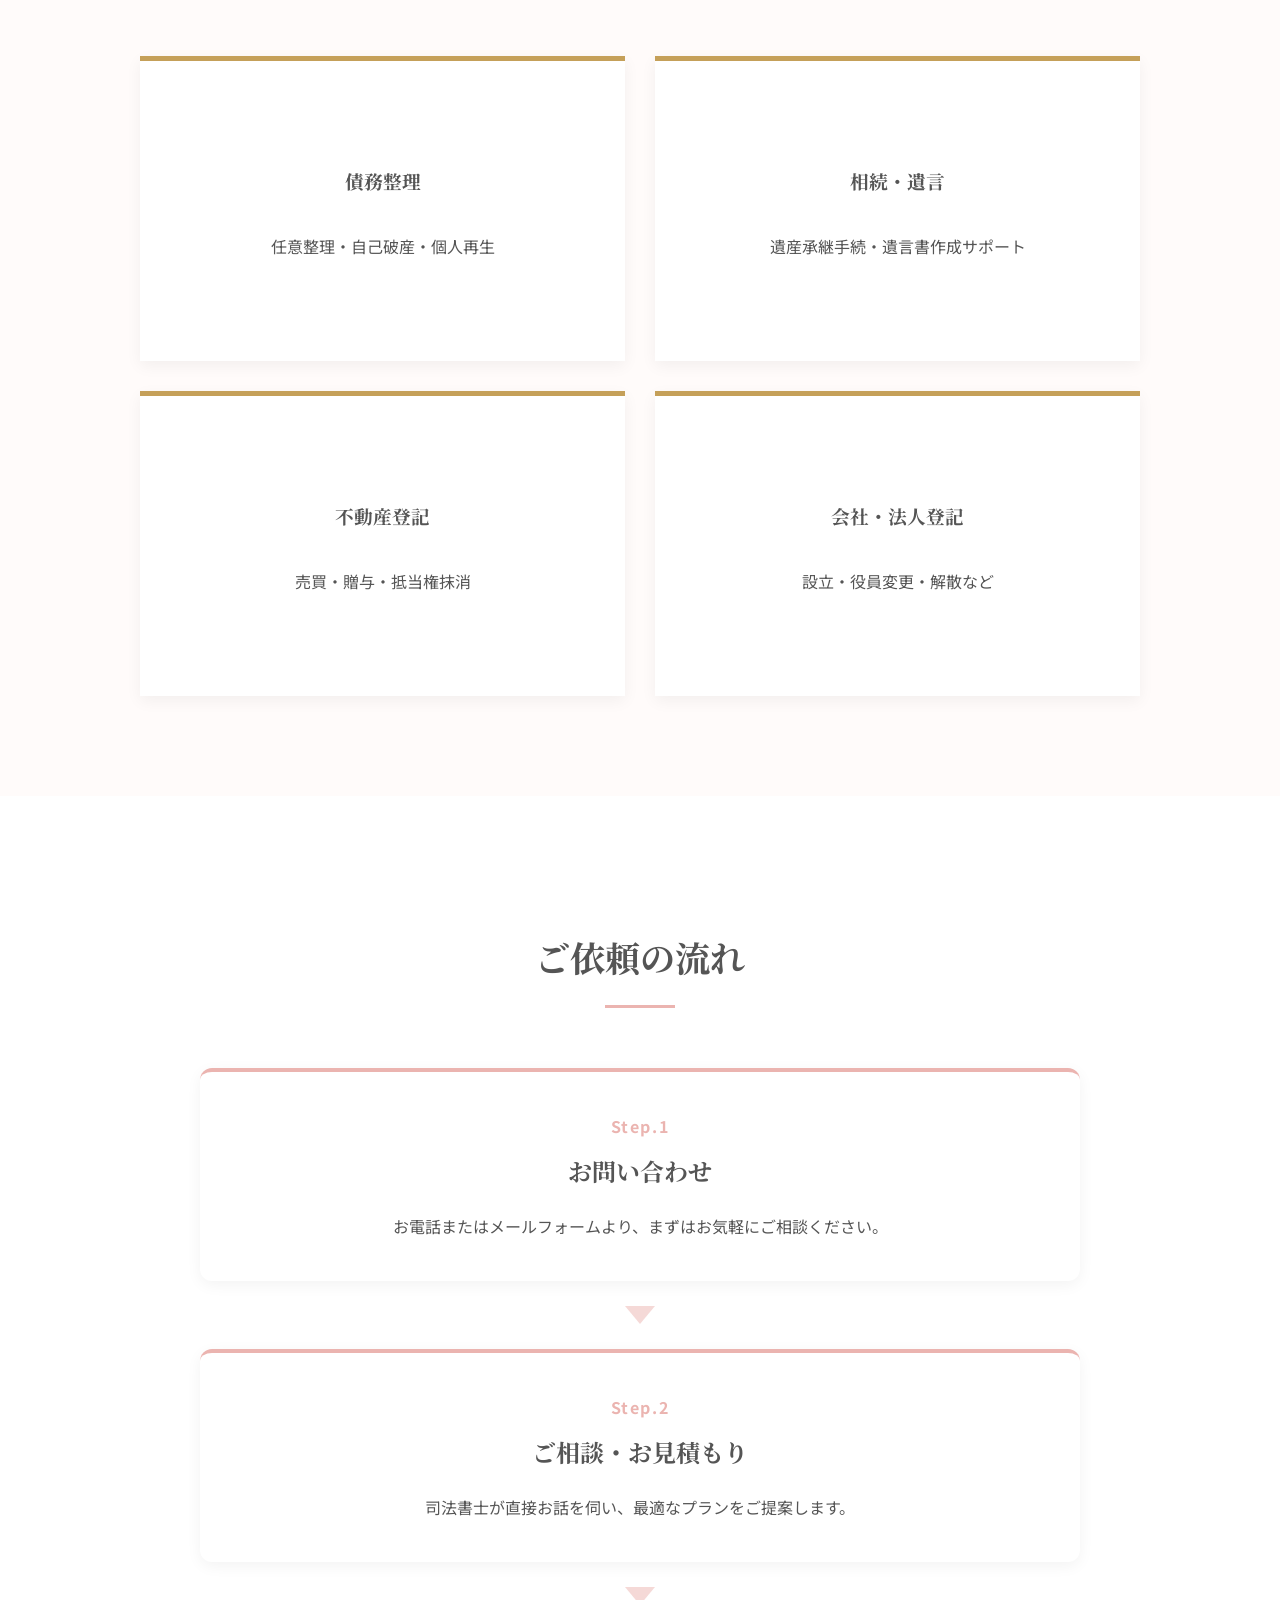
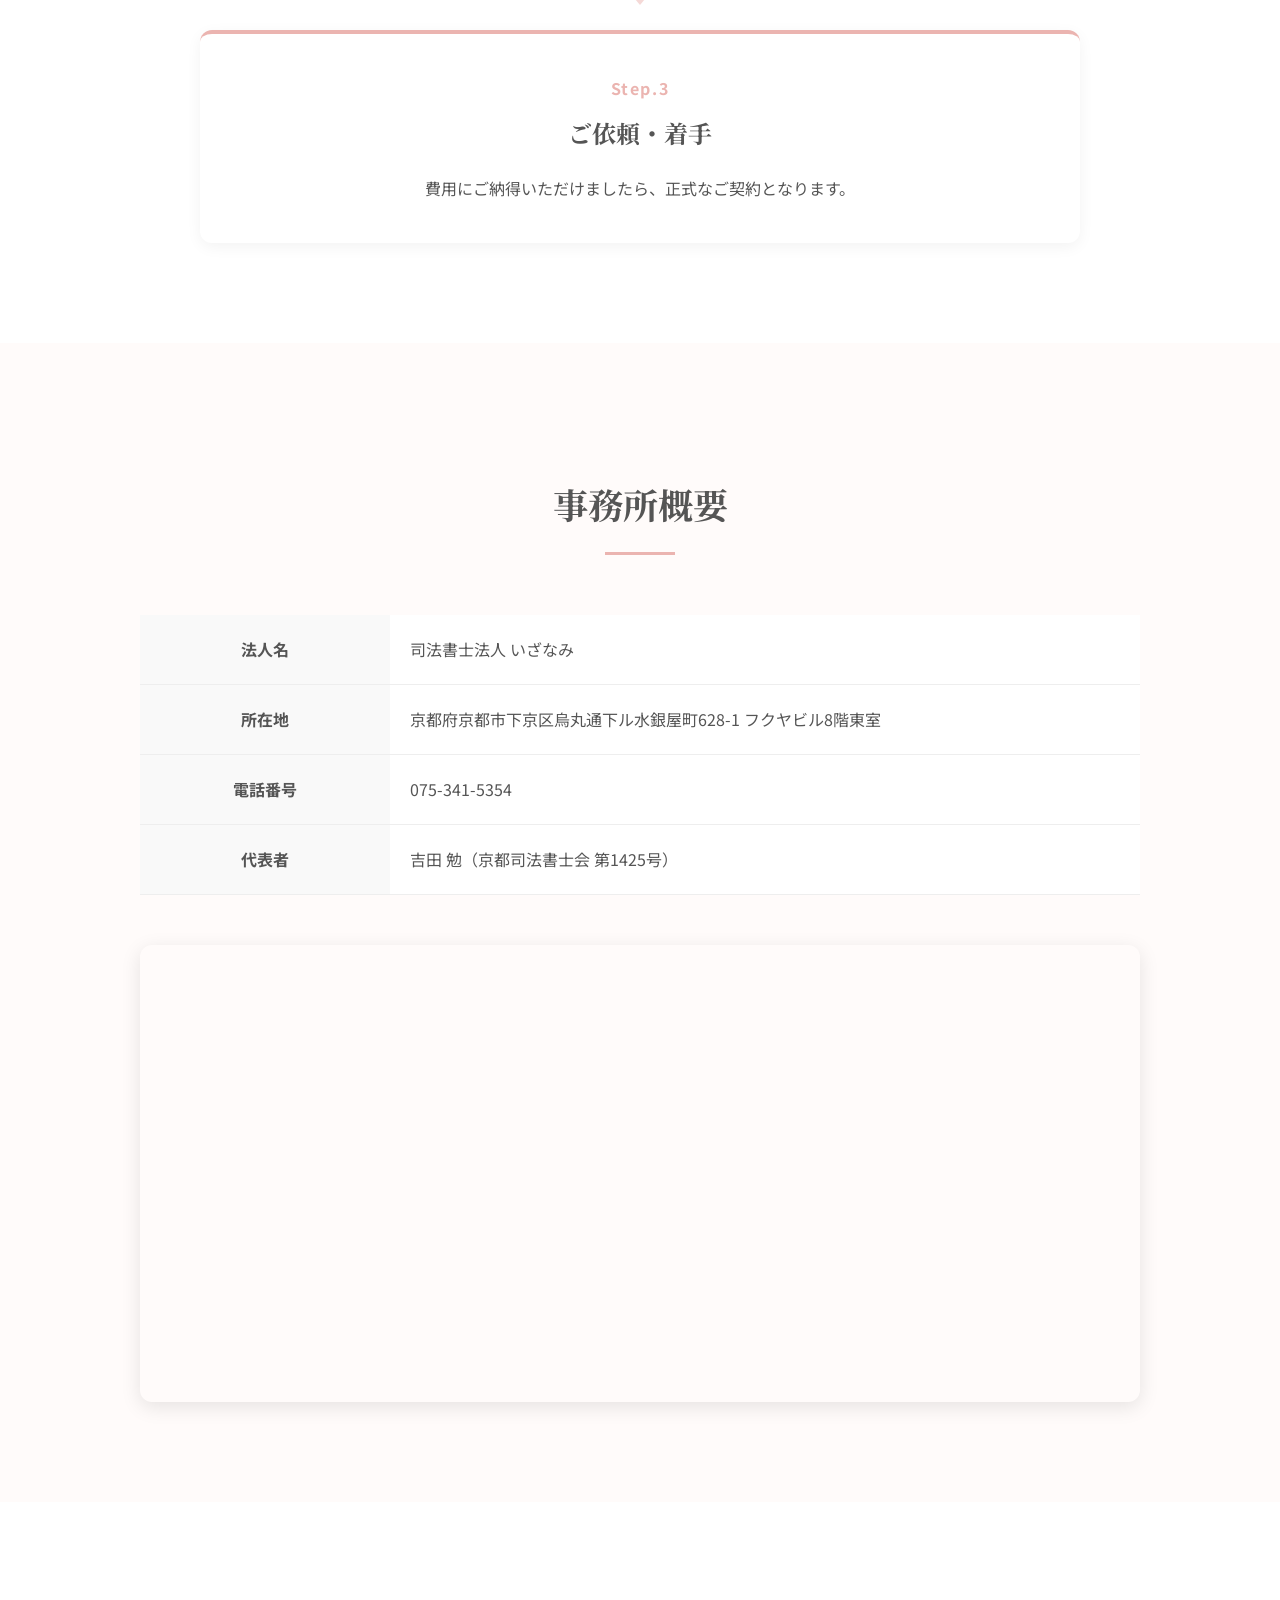
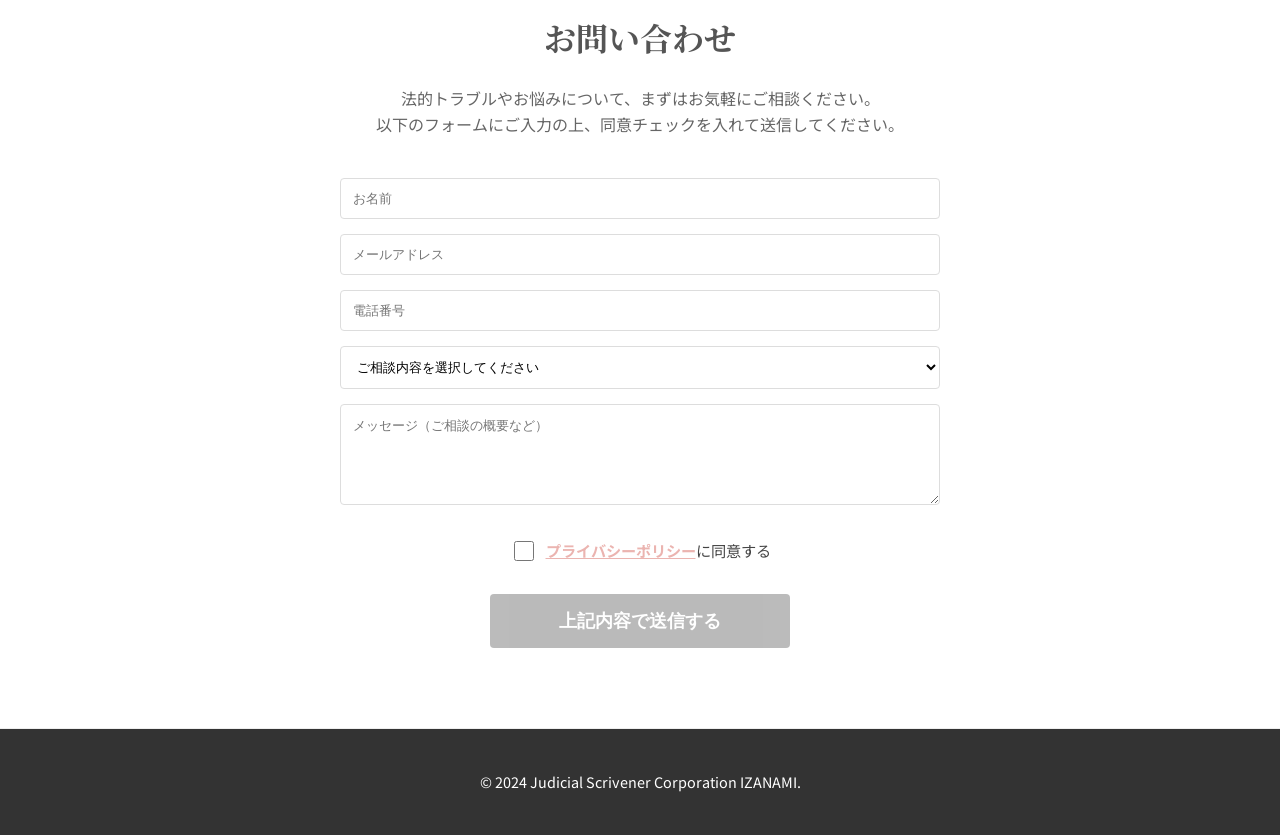
==== commit 4d61b6b5: "!importantを削除" ====
--- a/index.html
+++ b/index.html
@@ -13,46 +13,46 @@
 
     <style>
         header {
-            background-color: #ffffff !important;
-            box-shadow: 0 4px 15px rgba(0, 0, 0, 0.1) !important;
-            padding: 10px 0 !important;
-            position: sticky !important;
-            top: 0 !important;
-            z-index: 9999 !important;
+            background-color: #ffffff;
+            box-shadow: 0 4px 15px rgba(0, 0, 0, 0.1);
+            padding: 10px 0;
+            position: sticky;
+            top: 0;
+            z-index: 9999;
         }
         header .container {
-            display: flex !important;
-            justify-content: space-between !important;
-            align-items: center !important;
-            max-width: 1100px;
+            display: flex
+            justify-content space-between
+            align-items center
+            max-width 1100px;
             margin: 0 auto;
             padding: 0 20px;
         }
-        header h1 { margin: 0 !important; line-height: 0 !important; }
-        header h1 img { height: 55px !important; width: auto !important; }
+        header h1 { margin: 0 line-height 0　}
+        header h1 img { height: 55px  width auto  }
         header nav ul {
-            display: flex !important;
-            list-style: none !important;
-            gap: 25px !important;
-            margin: 0 !important;
-            padding: 0 !important;
+            display: flex 
+            list-style none 
+            gap 25px 
+            margin 0 
+            padding 0 
         }
         header nav ul li a {
-            text-decoration: none !important;
-            color: #444 !important;
-            font-weight: 700 !important;
-            font-size: 0.95rem !important;
+            text-decoration: none
+            color #444 
+            font-weight 700 
+            font-size 0.95rem 
         }
         header .btn {
-            background-color: #EBB4B0 !important;
-            color: #fff !important;
-            padding: 8px 18px !important;
-            border-radius: 4px !important;
+            background-color: #EBB4B0 
+            color #fff 
+            padding 8px 18px 
+            border-radius 4px 
         }
         /* 送信ボタンのホバー挙動 */
         #submit_btn:not(:disabled):hover {
-            opacity: 0.8 !important;
-            transform: translateY(-2px) !important;
+            opacity: 0.8 
+            transform translateY(-2px)
         }
     </style>
     
@@ -175,107 +175,57 @@
         </div>
     </section>
 
-    <section id="contact" style="padding: 80px 0 !important; background-color: #fff !important; display: block !important;">
-        <div style="max-width: 600px !important; margin: 0 auto !important; padding: 0 20px !important;">
-            <h2 style="text-align: center !important; font-size: 2rem !important; margin-bottom: 20px !important; font-family: 'Noto Serif JP', serif !important;">お問い合わせ</h2>
-            <p style="text-align: center !important; margin-bottom: 40px !important; line-height: 1.6 !important; color: #666 !important;">
+    <section id="contact" style="padding: 80px 0; background-color: #fff; display: block;">
+        <div style="max-width: 600px; margin: 0 auto; padding: 0 20px;">
+            <h2 style="text-align: center; font-size: 2rem; margin-bottom: 20px; font-family: 'Noto Serif JP', serif;">お問い合わせ</h2>
+            <p style="text-align: center; margin-bottom: 40px; line-height: 1.6; color: #666;">
                 法的トラブルやお悩みについて、まずはお気軽にご相談ください。<br>
                 以下のフォームにご入力の上、同意チェックを入れて送信してください。
             </p>
 
             <form action="send.php" method="post">
-                <div style="margin-bottom: 15px !important;">
-                    <input type="text" name="name" placeholder="お名前" required style="width: 100% !important; padding: 12px !important; border: 1px solid #ddd !important; border-radius: 4px !important; box-sizing: border-box !important;">
-                </div>
-                <div style="margin-bottom: 15px !important;">
-                    <input type="email" name="email" placeholder="メールアドレス" required style="width: 100% !important; padding: 12px !important; border: 1px solid #ddd !important; border-radius: 4px !important; box-sizing: border-box !important;">
-                </div>
-                <div style="margin-bottom: 15px !important;">
-                    <input type="tel" name="tel" placeholder="電話番号" style="width: 100% !important; padding: 12px !important; border: 1px solid #ddd !important; border-radius: 4px !important; box-sizing: border-box !important;">
-                </div>
-                <div style="margin-bottom: 15px !important;">
-                    <select name="type" required style="width: 100% !important; padding: 12px !important; border: 1px solid #ddd !important; border-radius: 4px !important; box-sizing: border-box !important; background-color: #fff !important;">
+                <div style="margin-bottom: 15px;">
+                    <input type="text" name="name" placeholder="お名前" required style="width: 100%; padding: 12px; border: 1px solid #ddd; border-radius: 4px; box-sizing: border-box;">
+                </div>
+                <div style="margin-bottom: 15px;">
+                    <input type="email" name="email" placeholder="メールアドレス" required style="width: 100%; padding: 12px; border: 1px solid #ddd; border-radius: 4px; box-sizing: border-box;">
+                </div>
+                <div style="margin-bottom: 15px;">
+                    <input type="tel" name="tel" placeholder="電話番号" style="width: 100%; padding: 12px; border: 1px solid #ddd; border-radius: 4px; box-sizing: border-box;">
+                </div>
+                <div style="margin-bottom: 15px;">
+                    <select name="type" required style="width: 100%; padding: 12px; border: 1px solid #ddd; border-radius: 4px; box-sizing: border-box; background-color: #fff;">
                         <option value="" disabled selected>ご相談内容を選択してください</option>
                         <option value="債務整理">債務整理</option>
                         <option value="相続・登記">相続・登記</option>
                         <option value="その他">その他</option>
                     </select>
                 </div>
-                <div style="margin-bottom: 15px !important;">
-                    <textarea name="message" rows="5" placeholder="メッセージ（ご相談の概要など）" required style="width: 100% !important; padding: 12px !important; border: 1px solid #ddd !important; border-radius: 4px !important; box-sizing: border-box !important;"></textarea>
-                </div>
-
-                <div style="margin: 25px 0 !important; text-align: center !important;">
-                    <label style="display: inline-flex !important; align-items: center !important; cursor: pointer !important; font-size: 0.95rem !important; color: #444 !important;">
-                        <input type="checkbox" id="policy_agree" name="policy_agree" required style="width: 20px !important; height: 20px !important; margin-right: 12px !important; cursor: pointer !important;">
+                <div style="margin-bottom: 15px;">
+                    <textarea name="message" rows="5" placeholder="メッセージ（ご相談の概要など）" required style="width: 100%; padding: 12px; border: 1px solid #ddd; border-radius: 4px; box-sizing: border-box;"></textarea>
+                </div>
+
+                <div style="margin: 25px 0; text-align: center;">
+                    <label style="display: inline-flex; align-items: center; cursor: pointer; font-size: 0.95rem; color: #444;">
+                        <input type="checkbox" id="policy_agree" name="policy_agree" required style="width: 20px; height: 20px; margin-right: 12px; cursor: pointer;">
                         <span>
-                            <a href="#privacy" style="color: #EBB4B0 !important; text-decoration: underline !important; font-weight: bold !important;">プライバシーポリシー</a>に同意する
+                            <a href="#privacy" style="color: #EBB4B0; text-decoration: underline; font-weight: bold;">プライバシーポリシー</a>に同意する
                         </span>
                     </label>
                 </div>
 
-                <div style="text-align: center !important;">
-                    <button type="submit" id="submit_btn" disabled style="opacity: 0.4 !important; cursor: not-allowed !important; width: 100% !important; max-width: 300px !important; padding: 15px !important; border: none !important; font-size: 1.1rem !important; border-radius: 4px !important; font-weight: bold !important; transition: 0.3s !important; background-color: #555 !important; color: #fff !important;">
+                <div style="text-align: center;">
+                    <button type="submit" id="submit_btn" disabled style="opacity: 0.4; cursor: not-allowed; width: 100%; max-width: 300px; padding: 15px; border: none; font-size: 1.1rem; border-radius: 4px; font-weight: bold; transition: 0.3s; background-color: #555; color: #fff;">
                         上記内容で送信する
                     </button>
                 </div>
             </form>
         </div>
     </section>
-
-    <section id="privacy" style="background-color: #f4f4f4 !important; padding: 80px 0 !important; display: block !important;">
-        <div style="max-width: 800px !important; margin: 0 auto !important; padding: 0 20px !important;">
-            <h2 style="text-align: center !important; font-size: 2rem !important; margin-bottom: 40px !important; font-family: 'Noto Serif JP', serif !important;">プライバシーポリシー</h2>
-            <div style="background: #ffffff !important; padding: 40px !important; border-radius: 12px !important; box-shadow: 0 10px 30px rgba(0,0,0,0.1) !important; text-align: left !important; color: #333 !important; line-height: 1.8 !important;">
-                <p style="margin-bottom: 20px !important;">司法書士法人いざなみ（以下、「当法人」といいます。）は、本ウェブサイト上で提供するサービスにおける、ユーザーの個人情報の取扱いについて、以下のとおり定めます。</p>
-
-                <h3 style="border-left: 5px solid #EBB4B0 !important; padding-left: 15px !important; margin: 30px 0 15px !important; font-size: 1.25rem !important; font-weight: bold !important;">1. 個人情報の取得</h3>
-                <p style="margin-bottom: 20px !important;">当法人は、適正に個人情報を取得し、偽りその他不正の手段により取得することはありません。</p>
-
-                <h3 style="border-left: 5px solid #EBB4B0 !important; padding-left: 15px !important; margin: 30px 0 15px !important; font-size: 1.25rem !important; font-weight: bold !important;">2. 個人情報の利用目的</h3>
-                <p style="margin-bottom: 20px !important;">当法人は、取得した個人情報を、お問い合わせへの回答、受任案件の遂行、および身元確認のためにのみ利用します。</p>
-
-                <h3 style="border-left: 5px solid #EBB4B0 !important; padding-left: 15px !important; margin: 30px 0 15px !important; font-size: 1.25rem !important; font-weight: bold !important;">3. 個人情報の管理</h3>
-                <p style="margin-bottom: 20px !important;">当法人は、取り扱う個人情報の漏洩、滅失またはき損の防止その他の安全管理のために必要かつ適切な措置を講じます。</p>
-
-                <h3 style="border-left: 5px solid #EBB4B0 !important; padding-left: 15px !important; margin: 30px 0 15px !important; font-size: 1.25rem !important; font-weight: bold !important;">4. 個人情報の第三者提供</h3>
-                <p style="margin-bottom: 20px !important;">当法人は、法令で認められる場合を除き、あらかじめご本人の同意を得ることなく、個人情報を第三者に提供することはありません。</p>
-
-                <h3 style="border-left: 5px solid #EBB4B0 !important; padding-left: 15px !important; margin: 30px 0 15px !important; font-size: 1.25rem !important; font-weight: bold !important;">5. 法令遵守</h3>
-                <p style="margin-bottom: 20px !important;">当法人は、保有する個人情報に関して適用される日本の法令を遵守するとともに、適宜その改善に努めます。</p>
-                
-                <p style="text-align: right !important; margin-top: 40px !important; font-weight: bold !important;">制定日：2024年3月11日</p>
-            </div>
-        </div>
-    </section>
 </main>
 
-<footer style="background-color: #333 !important; color: #fff !important; padding: 40px 0 !important; text-align: center !important;">
+<footer style="background-color: #333; color: #fff; padding: 40px 0; text-align: center;">
     <div class="container">
-        <p style="margin: 0 !important; font-size: 0.9rem !important;">© 2024 Judicial Scrivener Corporation IZANAMI.</p>
+        <p style="margin: 0; font-size: 0.9rem;">© 2024 Judicial Scrivener Corporation IZANAMI.</p>
     </div>
-</footer>
-
-<script>
-    document.addEventListener('DOMContentLoaded', function() {
-        const checkbox = document.getElementById('policy_agree');
-        const button = document.getElementById('submit_btn');
-
-        checkbox.addEventListener('change', function() {
-            if (this.checked) {
-                button.disabled = false;
-                button.style.opacity = "1";
-                button.style.cursor = "pointer";
-                button.style.backgroundColor = "#EBB4B0";
-            } else {
-                button.disabled = true;
-                button.style.opacity = "0.4";
-                button.style.cursor = "not-allowed";
-                button.style.backgroundColor = "#555";
-            }
-        });
-    });
-</script>
-
-</body>
-</html>+</footer>
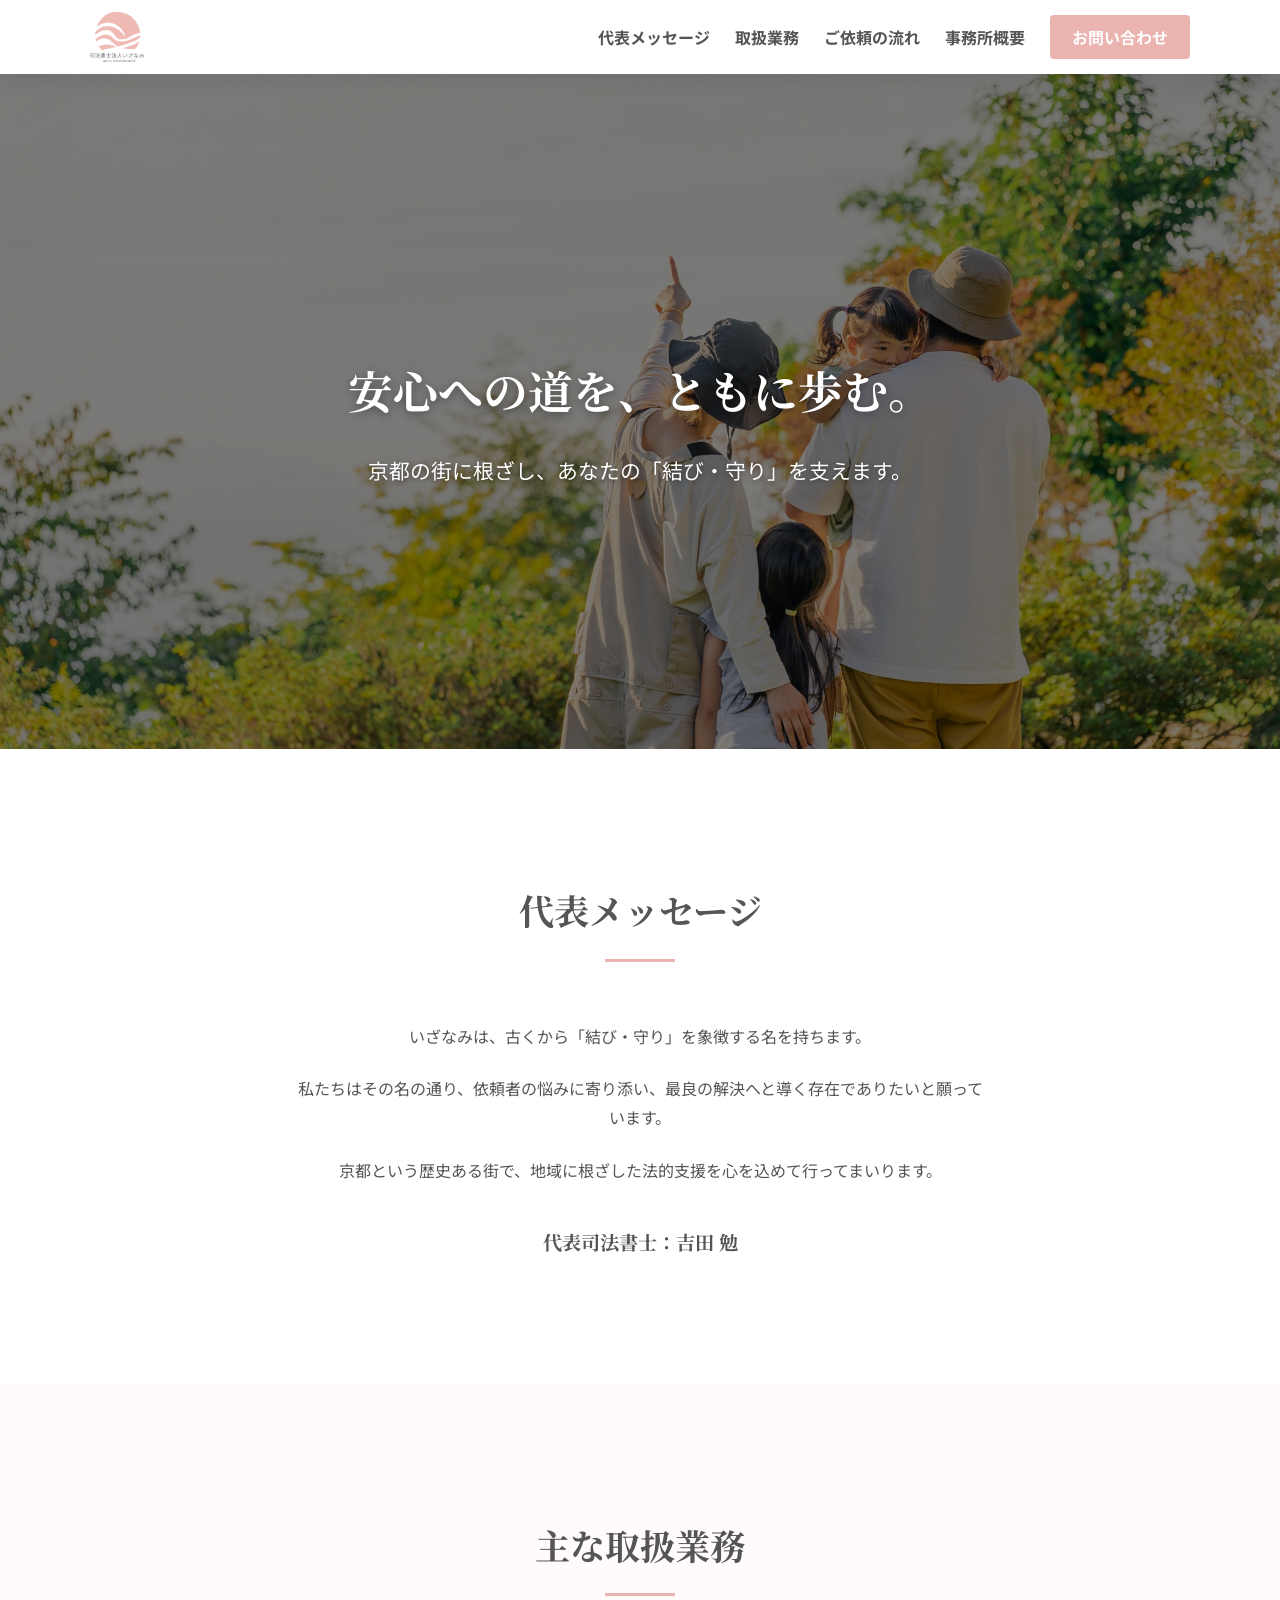
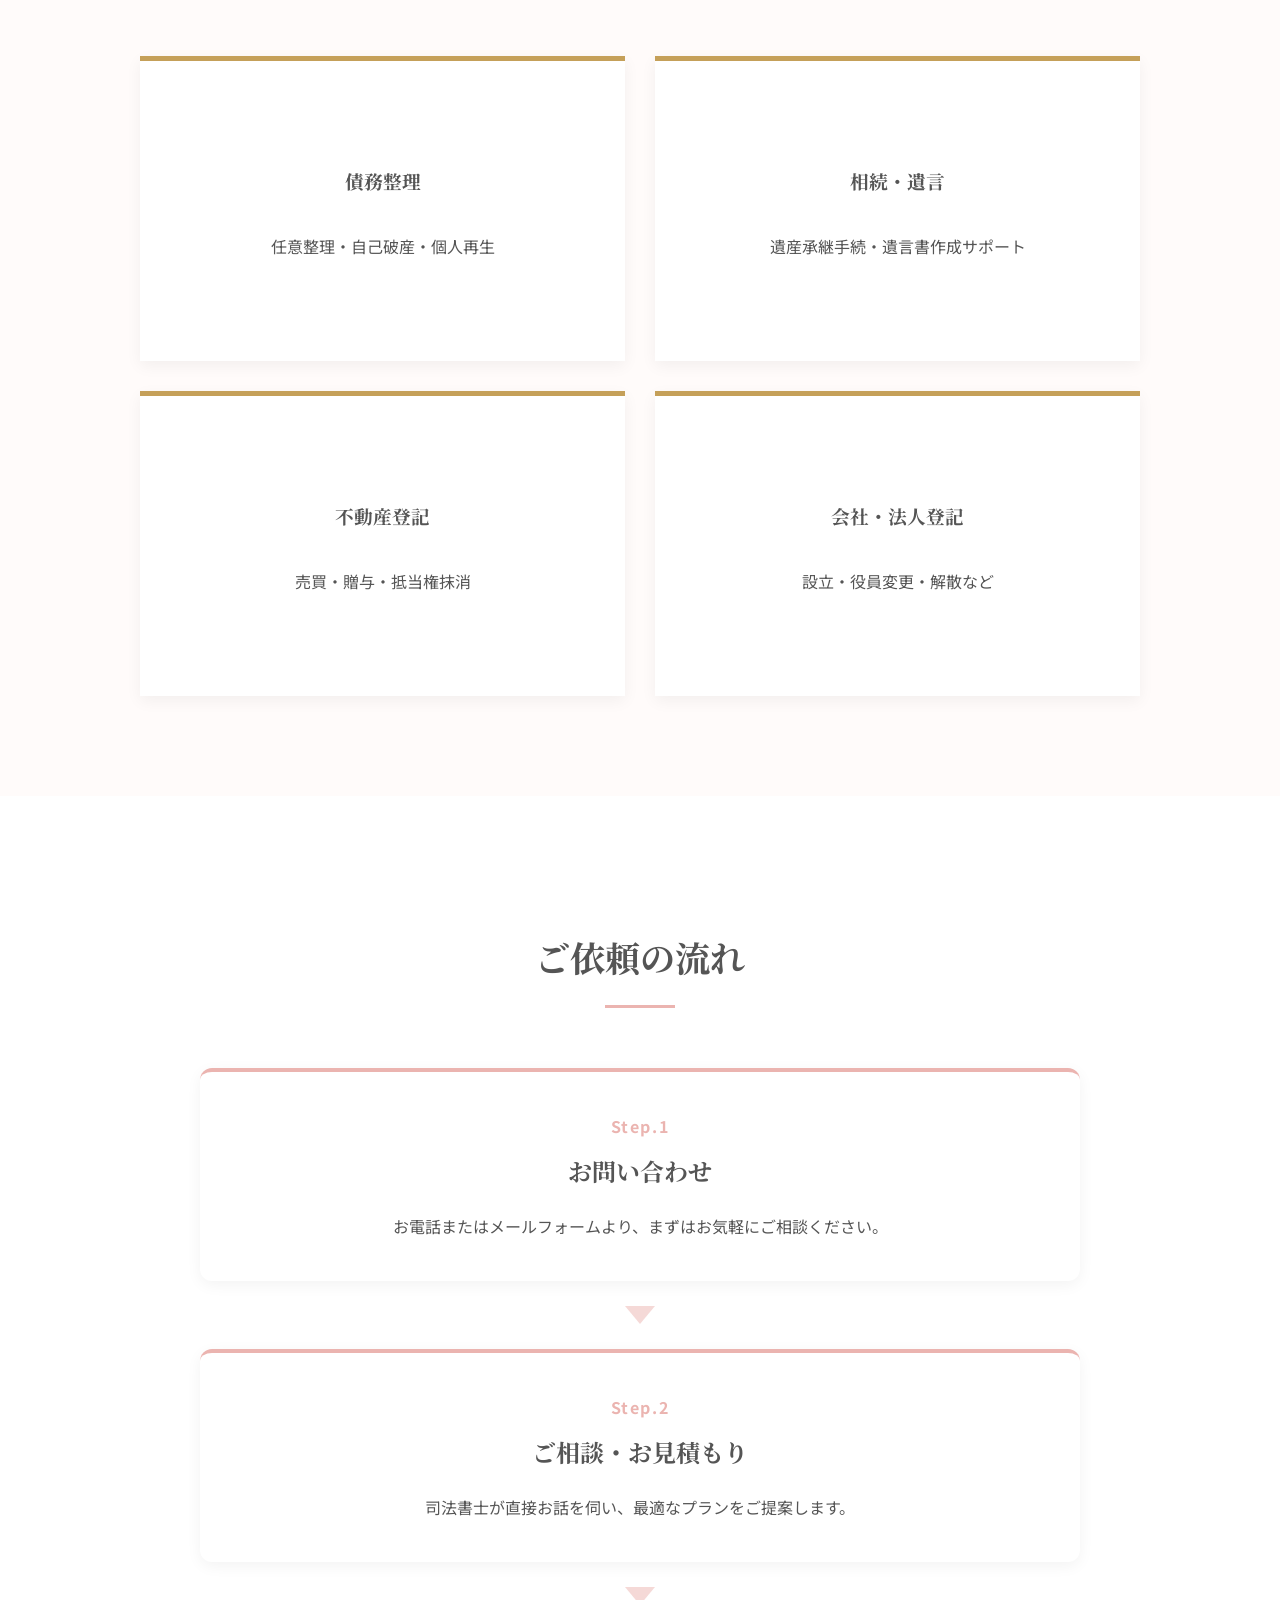
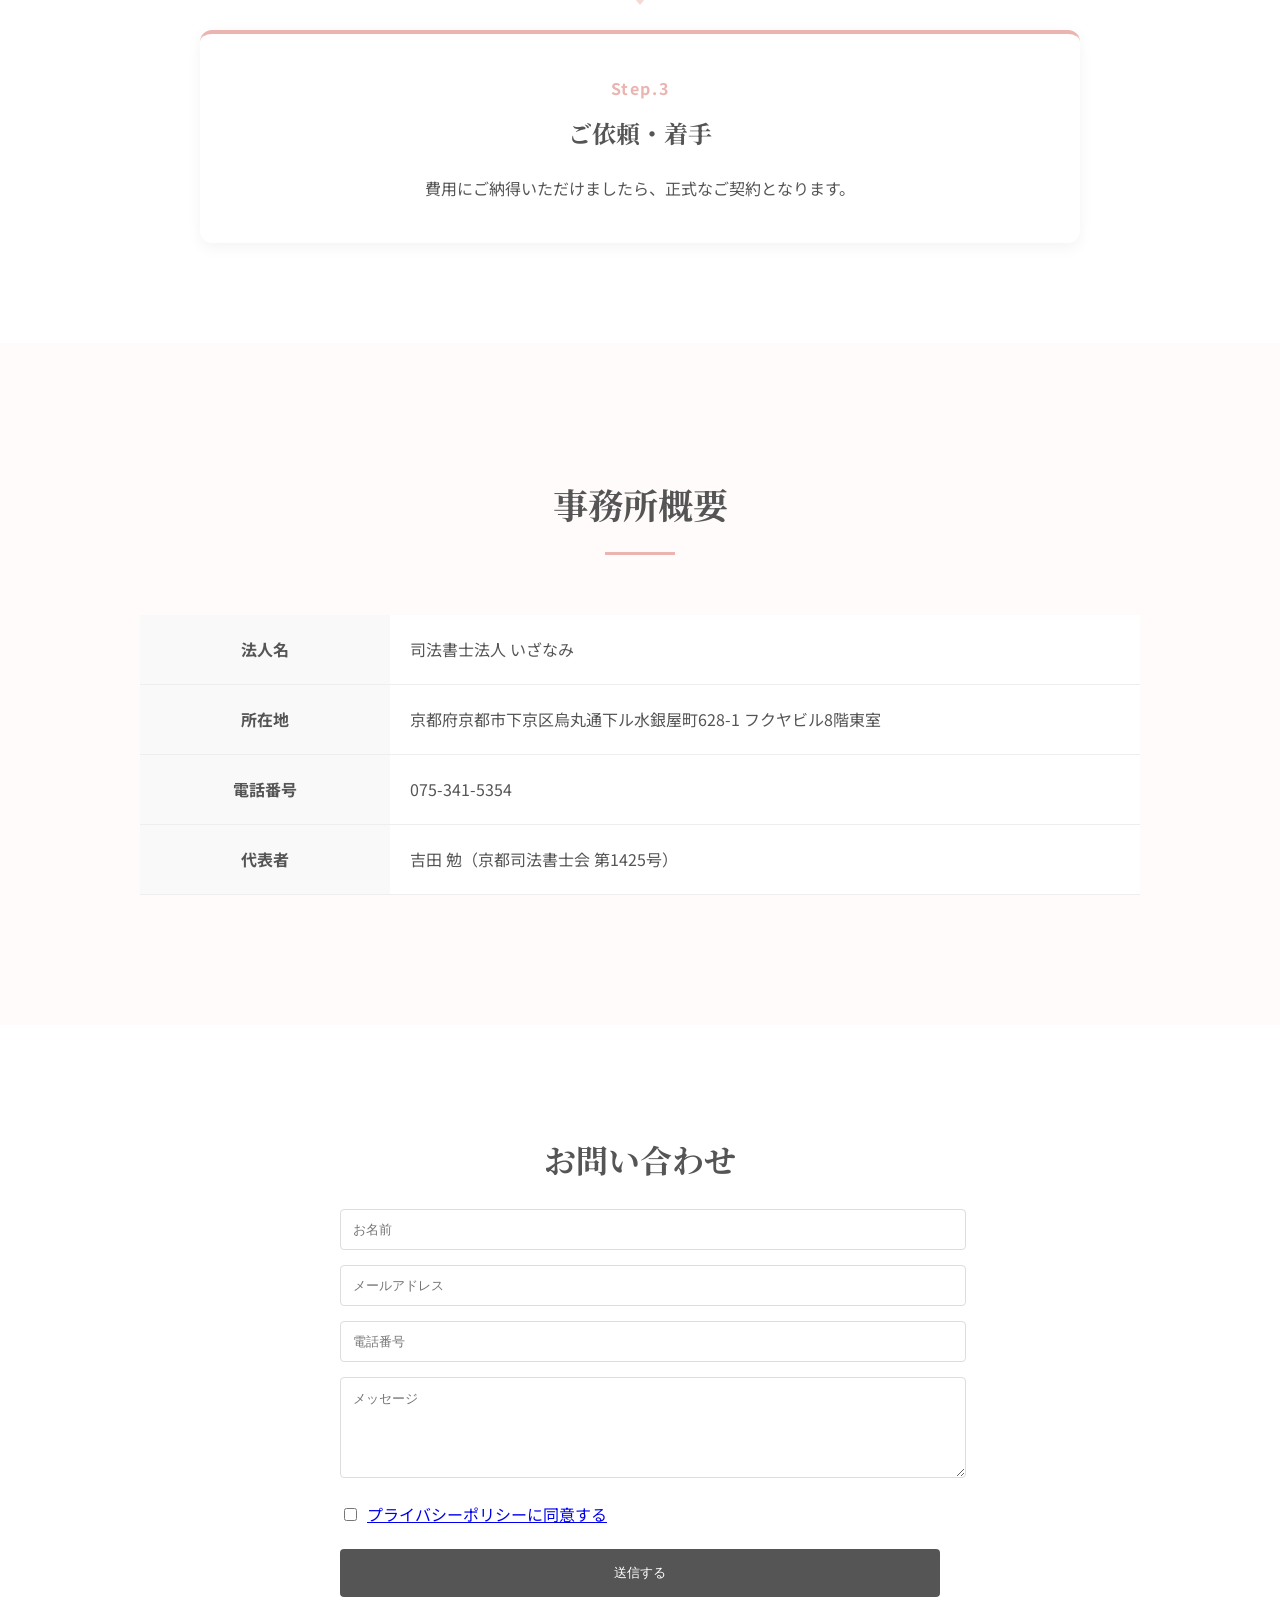
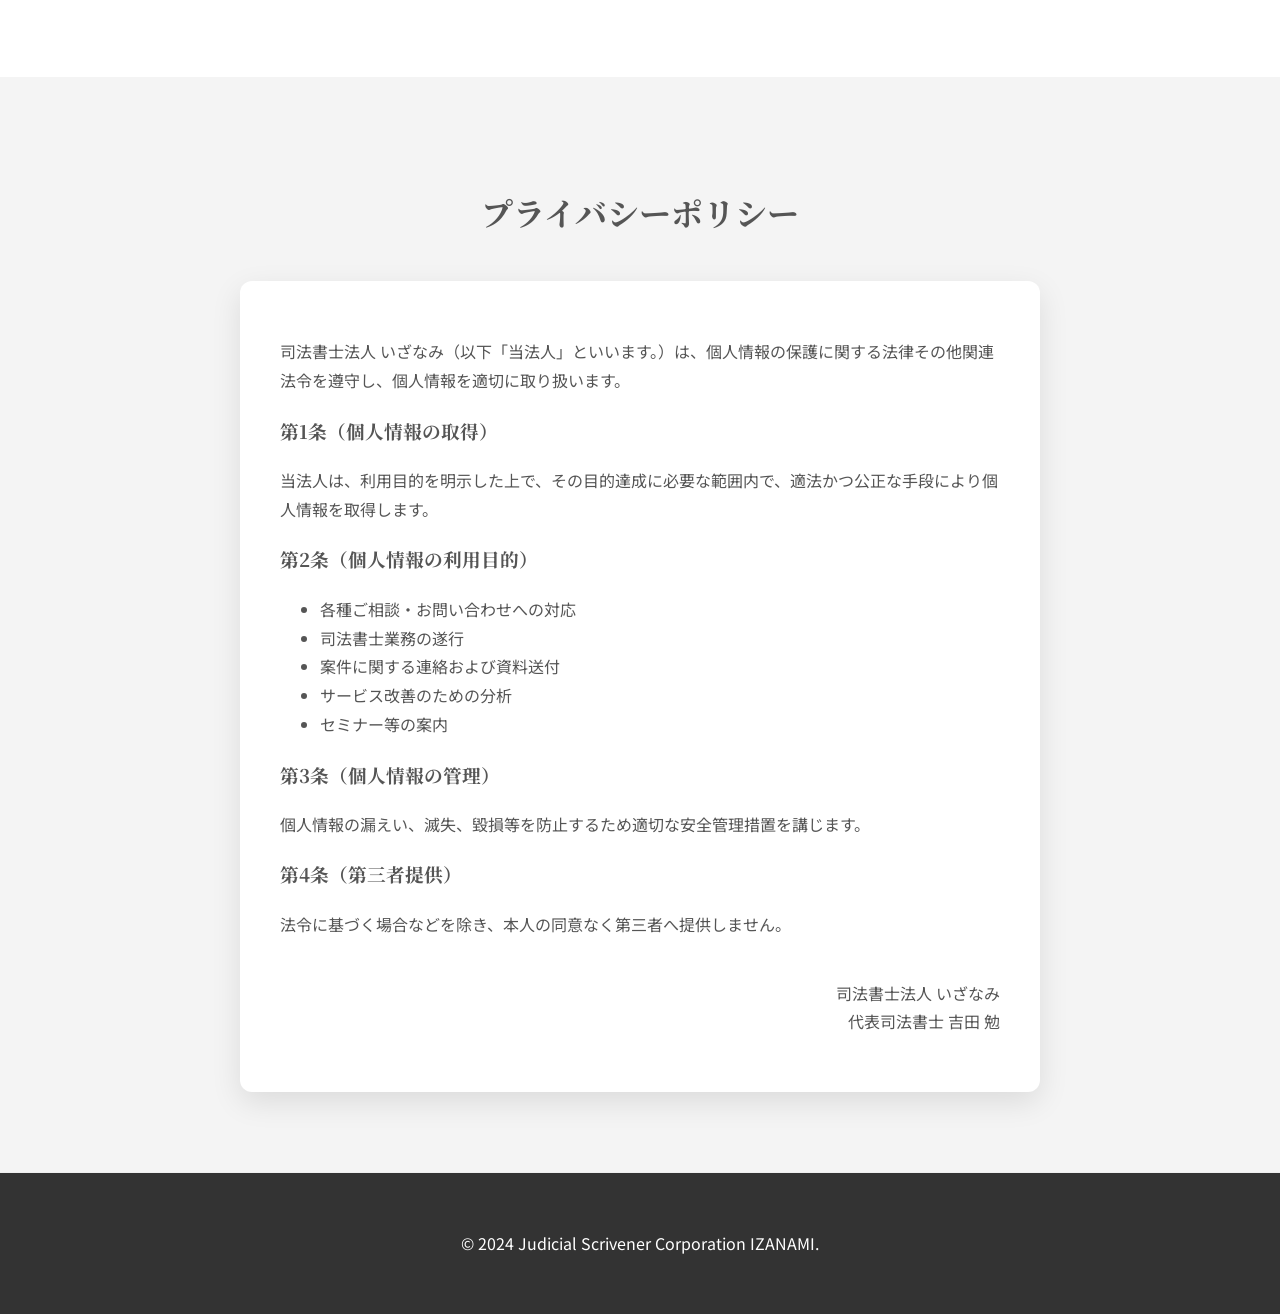
==== commit 4063dafb: "プライバシーポリシーの内容を修正" ====
--- a/index.html
+++ b/index.html
@@ -1,231 +1,347 @@
 <!DOCTYPE html>
 <html lang="ja">
 <head>
-    <meta charset="UTF-8">
-    <meta name="viewport" content="width=device-width, initial-scale=1.0">
-    <title>司法書士法人いざなみ | 京都の債務整理・相続・登記</title>
-    <meta name="description" content="京都の司法書士法人いざなみ。債務整理、相続、不動産登記など、地域に根ざした法的支援を心を込めて行います。">
-    
-    <link rel="icon" href="images/favicon.png" type="image/png">
-    <link rel="apple-touch-icon" href="images/favicon.png">
-
-    <link rel="stylesheet" href="style.css">
-
-    <style>
-        header {
-            background-color: #ffffff;
-            box-shadow: 0 4px 15px rgba(0, 0, 0, 0.1);
-            padding: 10px 0;
-            position: sticky;
-            top: 0;
-            z-index: 9999;
-        }
-        header .container {
-            display: flex
-            justify-content space-between
-            align-items center
-            max-width 1100px;
-            margin: 0 auto;
-            padding: 0 20px;
-        }
-        header h1 { margin: 0 line-height 0　}
-        header h1 img { height: 55px  width auto  }
-        header nav ul {
-            display: flex 
-            list-style none 
-            gap 25px 
-            margin 0 
-            padding 0 
-        }
-        header nav ul li a {
-            text-decoration: none
-            color #444 
-            font-weight 700 
-            font-size 0.95rem 
-        }
-        header .btn {
-            background-color: #EBB4B0 
-            color #fff 
-            padding 8px 18px 
-            border-radius 4px 
-        }
-        /* 送信ボタンのホバー挙動 */
-        #submit_btn:not(:disabled):hover {
-            opacity: 0.8 
-            transform translateY(-2px)
-        }
-    </style>
-    
-    <link href="https://fonts.googleapis.com/css2?family=Noto+Serif+JP:wght@500;700&family=Noto+Sans+JP:wght@400;700&display=swap" rel="stylesheet">
+<meta charset="UTF-8">
+<meta name="viewport" content="width=device-width, initial-scale=1.0">
+
+<title>司法書士法人いざなみ | 京都の債務整理・相続・登記</title>
+<meta name="description" content="京都の司法書士法人いざなみ。債務整理、相続、不動産登記など、地域に根ざした法的支援を心を込めて行います。">
+
+<link rel="icon" href="images/favicon.png" type="image/png">
+<link rel="apple-touch-icon" href="images/favicon.png">
+
+<link rel="stylesheet" href="style.css">
+
+<link href="https://fonts.googleapis.com/css2?family=Noto+Serif+JP:wght@500;700&family=Noto+Sans+JP:wght@400;700&display=swap" rel="stylesheet">
+
+<style>
+
+header{
+background-color:#ffffff;
+box-shadow:0 4px 15px rgba(0,0,0,0.1);
+padding:10px 0;
+position:sticky;
+top:0;
+z-index:9999;
+}
+
+header .container{
+display:flex;
+justify-content:space-between;
+align-items:center;
+max-width:1100px;
+margin:0 auto;
+padding:0 20px;
+}
+
+header h1{
+margin:0;
+line-height:0;
+}
+
+header h1 img{
+height:55px;
+width:auto;
+}
+
+header nav ul{
+display:flex;
+list-style:none;
+gap:25px;
+margin:0;
+padding:0;
+}
+
+header nav ul li a{
+text-decoration:none;
+color:#444;
+font-weight:700;
+font-size:0.95rem;
+}
+
+header .btn{
+background-color:#EBB4B0;
+color:#fff;
+padding:8px 18px;
+border-radius:4px;
+}
+
+#submit_btn:not(:disabled):hover{
+opacity:0.8;
+transform:translateY(-2px);
+}
+
+</style>
+
 </head>
-<body style="margin:0; padding:0; font-family: 'Noto Sans JP', sans-serif;">
+
+<body style="margin:0;padding:0;font-family:'Noto Sans JP',sans-serif;">
 
 <header>
-    <div class="container">
-        <h1>
-            <a href="index.html">
-                <img src="images/logo.png" alt="司法書士法人いざなみ">
-            </a>
-        </h1>
-        <nav>
-            <ul>
-                <li><a href="#message">代表メッセージ</a></li>
-                <li><a href="#services">取扱業務</a></li>
-                <li><a href="#flow">ご依頼の流れ</a></li>
-                <li><a href="#about">事務所概要</a></li>
-                <li><a href="#contact" class="btn">お問い合わせ</a></li>
-            </ul>
-        </nav>
-    </div>
+
+<div class="container">
+
+<h1>
+<a href="index.html">
+<img src="images/logo.png" alt="司法書士法人いざなみ">
+</a>
+</h1>
+
+<nav>
+<ul>
+<li><a href="#message">代表メッセージ</a></li>
+<li><a href="#services">取扱業務</a></li>
+<li><a href="#flow">ご依頼の流れ</a></li>
+<li><a href="#about">事務所概要</a></li>
+<li><a href="#contact" class="btn">お問い合わせ</a></li>
+</ul>
+</nav>
+
+</div>
 </header>
 
 <main>
-    <section class="hero">
-        <div class="hero-content">
-            <h2>安心への道を、ともに歩む。</h2>
-            <p>京都の街に根ざし、あなたの「結び・守り」を支えます。</p>
-        </div>
-    </section>
-
-    <section id="message" class="section">
-        <div class="container">
-            <h2 class="section-title">代表メッセージ</h2>
-            <div class="message-text">
-                <p>いざなみは、古くから「結び・守り」を象徴する名を持ちます。</p>
-                <p>私たちはその名の通り、依頼者の悩みに寄り添い、最良の解決へと導く存在でありたいと願っています。</p>
-                <p>京都という歴史ある街で、地域に根ざした法的支援を心を込めて行ってまいります。</p>
-                <p class="signature">代表司法書士：吉田 勉</p>
-            </div>
-        </div>
-    </section>
-
-    <section id="services" class="section bg-light">
-        <div class="container">
-            <h2 class="section-title">主な取扱業務</h2>
-            <div class="grid">
-                <div class="card">
-                    <h3>債務整理</h3>
-                    <p>任意整理・自己破産・個人再生</p>
-                </div>
-                <div class="card">
-                    <h3>相続・遺言</h3>
-                    <p>遺産承継手続・遺言書作成サポート</p>
-                </div>
-                <div class="card">
-                    <h3>不動産登記</h3>
-                    <p>売買・贈与・抵当権抹消</p>
-                </div>
-                <div class="card">
-                    <h3>会社・法人登記</h3>
-                    <p>設立・役員変更・解散など</p>
-                </div>
-            </div>
-        </div>
-    </section>
-
-    <section id="flow" class="section">
-        <div class="container">
-            <h2 class="section-title">ご依頼の流れ</h2>
-            <div class="flow-container">
-                <div class="flow-card">
-                    <div class="flow-header">
-                        <span class="flow-num">Step.1</span>
-                        <h3>お問い合わせ</h3>
-                    </div>
-                    <div class="flow-body">
-                        <p>お電話またはメールフォームより、まずはお気軽にご相談ください。</p>
-                    </div>
-                </div>
-                <div class="flow-arrow"></div>
-                <div class="flow-card">
-                    <div class="flow-header">
-                        <span class="flow-num">Step.2</span>
-                        <h3>ご相談・お見積もり</h3>
-                    </div>
-                    <div class="flow-body">
-                        <p>司法書士が直接お話を伺い、最適なプランをご提案します。</p>
-                    </div>
-                </div>
-                <div class="flow-arrow"></div>
-                <div class="flow-card">
-                    <div class="flow-header">
-                        <span class="flow-num">Step.3</span>
-                        <h3>ご依頼・着手</h3>
-                    </div>
-                    <div class="flow-body">
-                        <p>費用にご納得いただけましたら、正式なご契約となります。</p>
-                    </div>
-                </div>
-            </div>
-        </div>
-    </section>
-
-    <section id="about" class="section bg-light">
-        <div class="container">
-            <h2 class="section-title">事務所概要</h2>
-            <table class="info-table">
-                <tr><th>法人名</th><td>司法書士法人 いざなみ</td></tr>
-                <tr><th>所在地</th><td>京都府京都市下京区烏丸通下ル水銀屋町628-1 フクヤビル8階東室</td></tr>
-                <tr><th>電話番号</th><td>075-341-5354</td></tr>
-                <tr><th>代表者</th><td>吉田 勉（京都司法書士会 第1425号）</td></tr>
-            </table>
-            <div class="map-container">
-                <iframe src="https://www.google.com/maps/embed?pb=!1m18!1m12!1m3!1d3268.225586617042!2d135.75704977626926!3d35.00105316733276!2m3!1f0!2f0!3f0!3m2!1i1024!2i768!4f13.1!3m3!1m2!1s0x600108990f707f1d%3A0xc3f6089332560383!2z44CSNjAwLTg0MTIg5Lqs6YO95bqc5Lqs6YO95biC5LiL5Lqs5Yy65rC06YqA5bGL55S6NjI4LTE!5e0!3m2!1sja!2sjp!4v1710126000000!5m2!1sja!2sjp" width="100%" height="450" style="border:0;" allowfullscreen="" loading="lazy"></iframe>
-            </div>
-        </div>
-    </section>
-
-    <section id="contact" style="padding: 80px 0; background-color: #fff; display: block;">
-        <div style="max-width: 600px; margin: 0 auto; padding: 0 20px;">
-            <h2 style="text-align: center; font-size: 2rem; margin-bottom: 20px; font-family: 'Noto Serif JP', serif;">お問い合わせ</h2>
-            <p style="text-align: center; margin-bottom: 40px; line-height: 1.6; color: #666;">
-                法的トラブルやお悩みについて、まずはお気軽にご相談ください。<br>
-                以下のフォームにご入力の上、同意チェックを入れて送信してください。
-            </p>
-
-            <form action="send.php" method="post">
-                <div style="margin-bottom: 15px;">
-                    <input type="text" name="name" placeholder="お名前" required style="width: 100%; padding: 12px; border: 1px solid #ddd; border-radius: 4px; box-sizing: border-box;">
-                </div>
-                <div style="margin-bottom: 15px;">
-                    <input type="email" name="email" placeholder="メールアドレス" required style="width: 100%; padding: 12px; border: 1px solid #ddd; border-radius: 4px; box-sizing: border-box;">
-                </div>
-                <div style="margin-bottom: 15px;">
-                    <input type="tel" name="tel" placeholder="電話番号" style="width: 100%; padding: 12px; border: 1px solid #ddd; border-radius: 4px; box-sizing: border-box;">
-                </div>
-                <div style="margin-bottom: 15px;">
-                    <select name="type" required style="width: 100%; padding: 12px; border: 1px solid #ddd; border-radius: 4px; box-sizing: border-box; background-color: #fff;">
-                        <option value="" disabled selected>ご相談内容を選択してください</option>
-                        <option value="債務整理">債務整理</option>
-                        <option value="相続・登記">相続・登記</option>
-                        <option value="その他">その他</option>
-                    </select>
-                </div>
-                <div style="margin-bottom: 15px;">
-                    <textarea name="message" rows="5" placeholder="メッセージ（ご相談の概要など）" required style="width: 100%; padding: 12px; border: 1px solid #ddd; border-radius: 4px; box-sizing: border-box;"></textarea>
-                </div>
-
-                <div style="margin: 25px 0; text-align: center;">
-                    <label style="display: inline-flex; align-items: center; cursor: pointer; font-size: 0.95rem; color: #444;">
-                        <input type="checkbox" id="policy_agree" name="policy_agree" required style="width: 20px; height: 20px; margin-right: 12px; cursor: pointer;">
-                        <span>
-                            <a href="#privacy" style="color: #EBB4B0; text-decoration: underline; font-weight: bold;">プライバシーポリシー</a>に同意する
-                        </span>
-                    </label>
-                </div>
-
-                <div style="text-align: center;">
-                    <button type="submit" id="submit_btn" disabled style="opacity: 0.4; cursor: not-allowed; width: 100%; max-width: 300px; padding: 15px; border: none; font-size: 1.1rem; border-radius: 4px; font-weight: bold; transition: 0.3s; background-color: #555; color: #fff;">
-                        上記内容で送信する
-                    </button>
-                </div>
-            </form>
-        </div>
-    </section>
+
+<section class="hero">
+<div class="hero-content">
+<h2>安心への道を、ともに歩む。</h2>
+<p>京都の街に根ざし、あなたの「結び・守り」を支えます。</p>
+</div>
+</section>
+
+<section id="message" class="section">
+
+<div class="container">
+
+<h2 class="section-title">代表メッセージ</h2>
+
+<div class="message-text">
+
+<p>いざなみは、古くから「結び・守り」を象徴する名を持ちます。</p>
+
+<p>私たちはその名の通り、依頼者の悩みに寄り添い、最良の解決へと導く存在でありたいと願っています。</p>
+
+<p>京都という歴史ある街で、地域に根ざした法的支援を心を込めて行ってまいります。</p>
+
+<p class="signature">代表司法書士：吉田 勉</p>
+
+</div>
+</div>
+</section>
+
+<section id="services" class="section bg-light">
+
+<div class="container">
+
+<h2 class="section-title">主な取扱業務</h2>
+
+<div class="grid">
+
+<div class="card">
+<h3>債務整理</h3>
+<p>任意整理・自己破産・個人再生</p>
+</div>
+
+<div class="card">
+<h3>相続・遺言</h3>
+<p>遺産承継手続・遺言書作成サポート</p>
+</div>
+
+<div class="card">
+<h3>不動産登記</h3>
+<p>売買・贈与・抵当権抹消</p>
+</div>
+
+<div class="card">
+<h3>会社・法人登記</h3>
+<p>設立・役員変更・解散など</p>
+</div>
+
+</div>
+</div>
+</section>
+
+<section id="flow" class="section">
+
+<div class="container">
+
+<h2 class="section-title">ご依頼の流れ</h2>
+
+<div class="flow-container">
+
+<div class="flow-card">
+<div class="flow-header">
+<span class="flow-num">Step.1</span>
+<h3>お問い合わせ</h3>
+</div>
+<div class="flow-body">
+<p>お電話またはメールフォームより、まずはお気軽にご相談ください。</p>
+</div>
+</div>
+
+<div class="flow-arrow"></div>
+
+<div class="flow-card">
+<div class="flow-header">
+<span class="flow-num">Step.2</span>
+<h3>ご相談・お見積もり</h3>
+</div>
+<div class="flow-body">
+<p>司法書士が直接お話を伺い、最適なプランをご提案します。</p>
+</div>
+</div>
+
+<div class="flow-arrow"></div>
+
+<div class="flow-card">
+<div class="flow-header">
+<span class="flow-num">Step.3</span>
+<h3>ご依頼・着手</h3>
+</div>
+<div class="flow-body">
+<p>費用にご納得いただけましたら、正式なご契約となります。</p>
+</div>
+</div>
+
+</div>
+</div>
+</section>
+
+<section id="about" class="section bg-light">
+
+<div class="container">
+
+<h2 class="section-title">事務所概要</h2>
+
+<table class="info-table">
+
+<tr>
+<th>法人名</th>
+<td>司法書士法人 いざなみ</td>
+</tr>
+
+<tr>
+<th>所在地</th>
+<td>京都府京都市下京区烏丸通下ル水銀屋町628-1 フクヤビル8階東室</td>
+</tr>
+
+<tr>
+<th>電話番号</th>
+<td>075-341-5354</td>
+</tr>
+
+<tr>
+<th>代表者</th>
+<td>吉田 勉（京都司法書士会 第1425号）</td>
+</tr>
+
+</table>
+
+</div>
+</section>
+
+<section id="contact" style="padding:80px 0;background:#fff;">
+
+<div style="max-width:600px;margin:0 auto;padding:0 20px;">
+
+<h2 style="text-align:center;font-size:2rem;margin-bottom:20px;font-family:'Noto Serif JP',serif;">お問い合わせ</h2>
+
+<form action="send.php" method="post">
+
+<input type="text" name="name" placeholder="お名前" required style="width:100%;padding:12px;margin-bottom:15px;border:1px solid #ddd;border-radius:4px;">
+
+<input type="email" name="email" placeholder="メールアドレス" required style="width:100%;padding:12px;margin-bottom:15px;border:1px solid #ddd;border-radius:4px;">
+
+<input type="tel" name="tel" placeholder="電話番号" style="width:100%;padding:12px;margin-bottom:15px;border:1px solid #ddd;border-radius:4px;">
+
+<textarea name="message" rows="5" placeholder="メッセージ" required style="width:100%;padding:12px;margin-bottom:15px;border:1px solid #ddd;border-radius:4px;"></textarea>
+
+<label style="display:flex;align-items:center;margin-bottom:20px;">
+
+<input type="checkbox" id="policy_agree" required style="margin-right:10px;">
+
+<a href="#privacy">プライバシーポリシーに同意する</a>
+
+</label>
+
+<button id="submit_btn" disabled style="width:100%;padding:15px;border:none;background:#555;color:#fff;border-radius:4px;">送信する</button>
+
+</form>
+
+</div>
+</section>
+
+<!-- プライバシーポリシー -->
+
+<section id="privacy" style="background:#f4f4f4;padding:80px 0;">
+
+<div style="max-width:800px;margin:0 auto;padding:0 20px;">
+
+<h2 style="text-align:center;font-size:2rem;margin-bottom:40px;font-family:'Noto Serif JP',serif;">プライバシーポリシー</h2>
+
+<div style="background:#fff;padding:40px;border-radius:12px;box-shadow:0 10px 30px rgba(0,0,0,0.1);line-height:1.8;">
+
+<p>司法書士法人 いざなみ（以下「当法人」といいます。）は、個人情報の保護に関する法律その他関連法令を遵守し、個人情報を適切に取り扱います。</p>
+
+<h3>第1条（個人情報の取得）</h3>
+
+<p>当法人は、利用目的を明示した上で、その目的達成に必要な範囲内で、適法かつ公正な手段により個人情報を取得します。</p>
+
+<h3>第2条（個人情報の利用目的）</h3>
+
+<ul>
+<li>各種ご相談・お問い合わせへの対応</li>
+<li>司法書士業務の遂行</li>
+<li>案件に関する連絡および資料送付</li>
+<li>サービス改善のための分析</li>
+<li>セミナー等の案内</li>
+</ul>
+
+<h3>第3条（個人情報の管理）</h3>
+
+<p>個人情報の漏えい、滅失、毀損等を防止するため適切な安全管理措置を講じます。</p>
+
+<h3>第4条（第三者提供）</h3>
+
+<p>法令に基づく場合などを除き、本人の同意なく第三者へ提供しません。</p>
+
+<p style="text-align:right;margin-top:40px;">
+
+司法書士法人 いざなみ<br>
+代表司法書士 吉田 勉
+
+</p>
+
+</div>
+</div>
+</section>
+
 </main>
 
-<footer style="background-color: #333; color: #fff; padding: 40px 0; text-align: center;">
-    <div class="container">
-        <p style="margin: 0; font-size: 0.9rem;">© 2024 Judicial Scrivener Corporation IZANAMI.</p>
-    </div>
-</footer>+<footer style="background:#333;color:#fff;padding:40px 0;text-align:center;">
+
+<p>© 2024 Judicial Scrivener Corporation IZANAMI.</p>
+
+</footer>
+
+<script>
+
+const checkbox=document.getElementById("policy_agree");
+const button=document.getElementById("submit_btn");
+
+checkbox.addEventListener("change",function(){
+
+if(this.checked){
+button.disabled=false;
+button.style.background="#EBB4B0";
+}else{
+button.disabled=true;
+button.style.background="#555";
+}
+
+});
+
+</script>
+
+</body>
+</html>
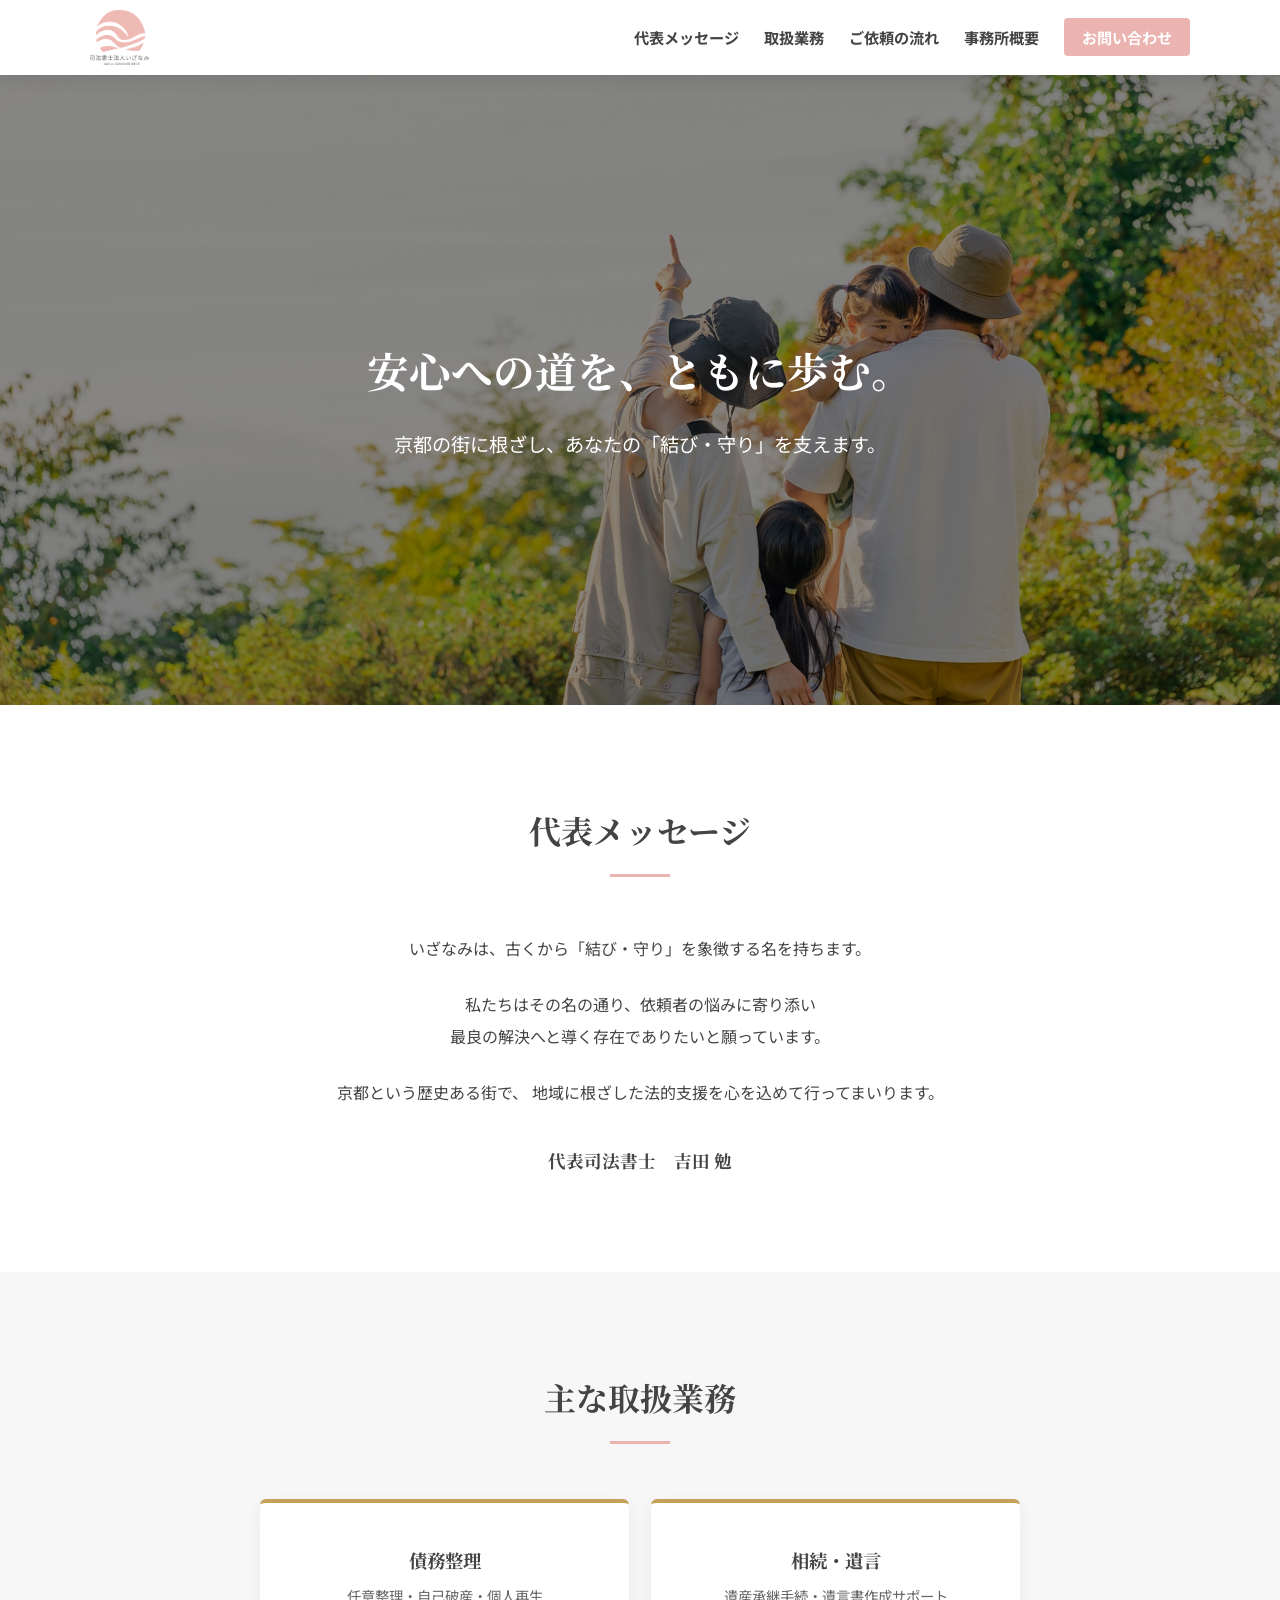
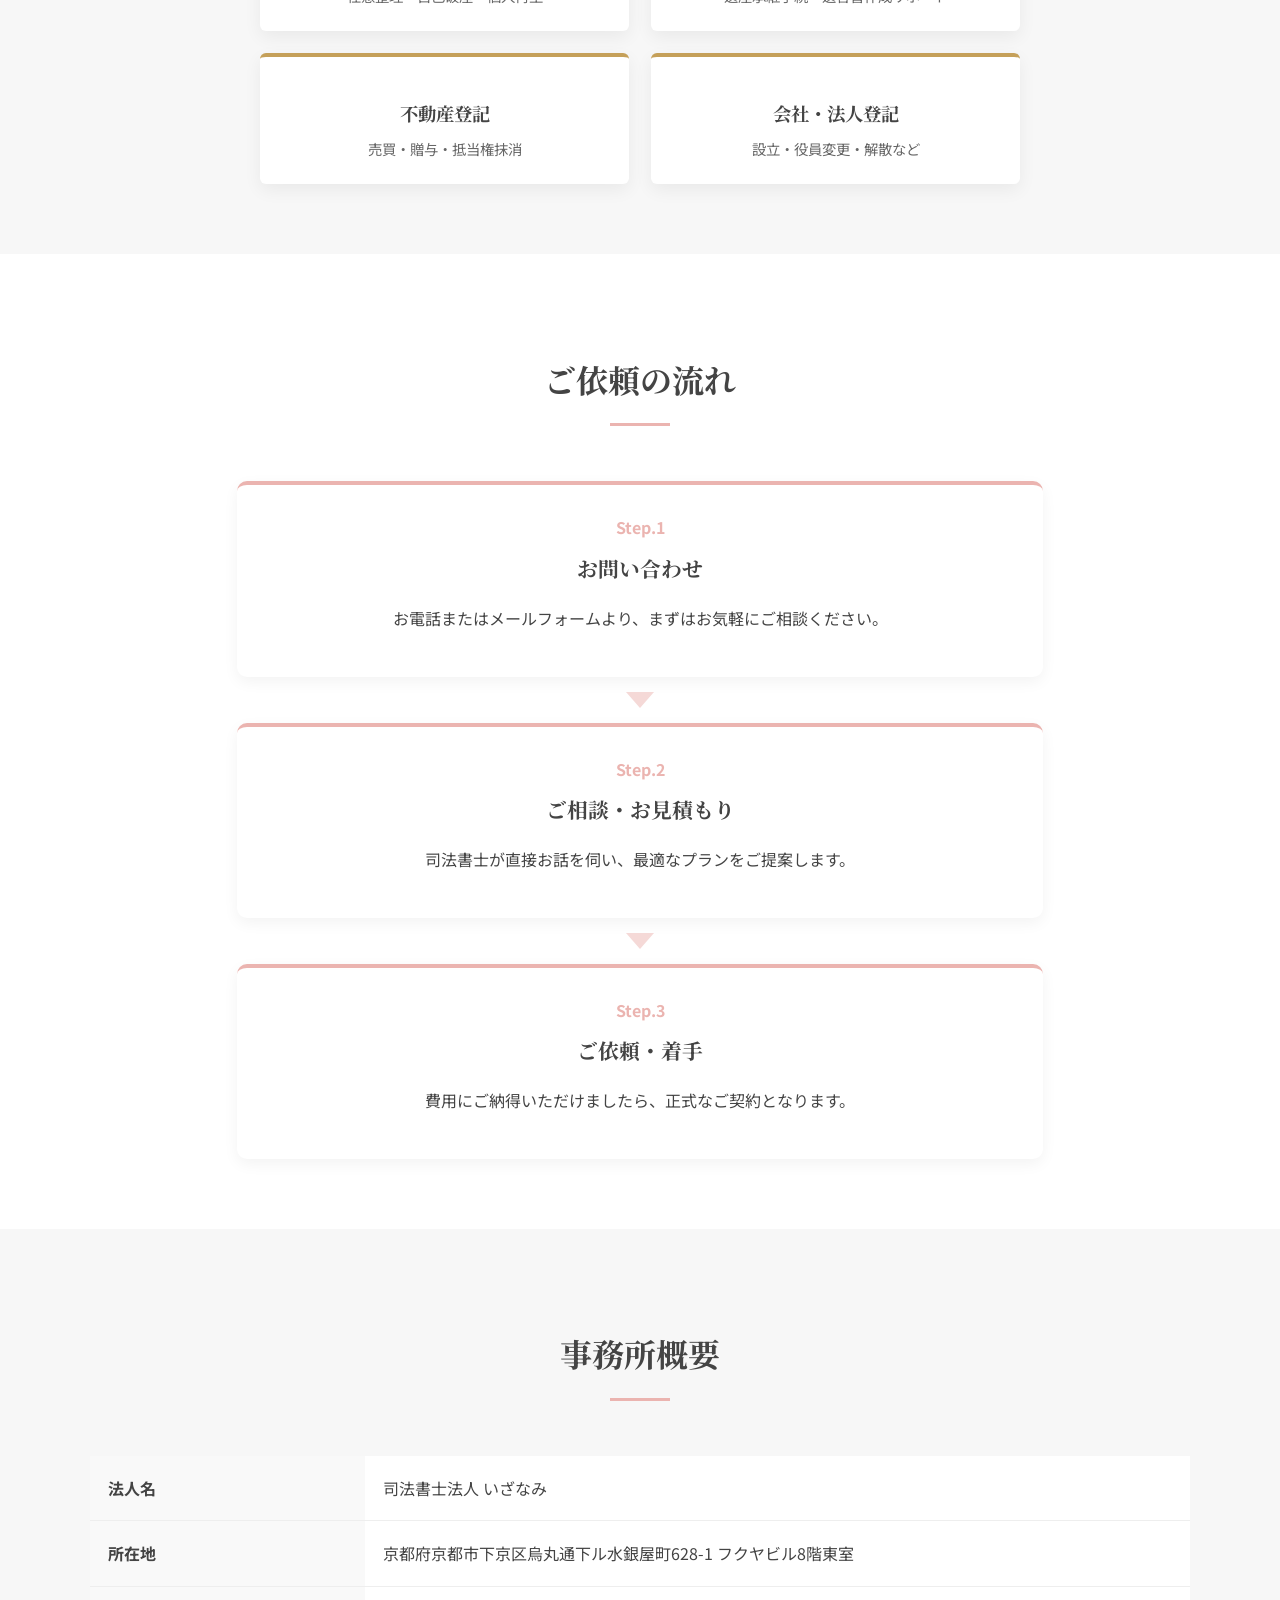
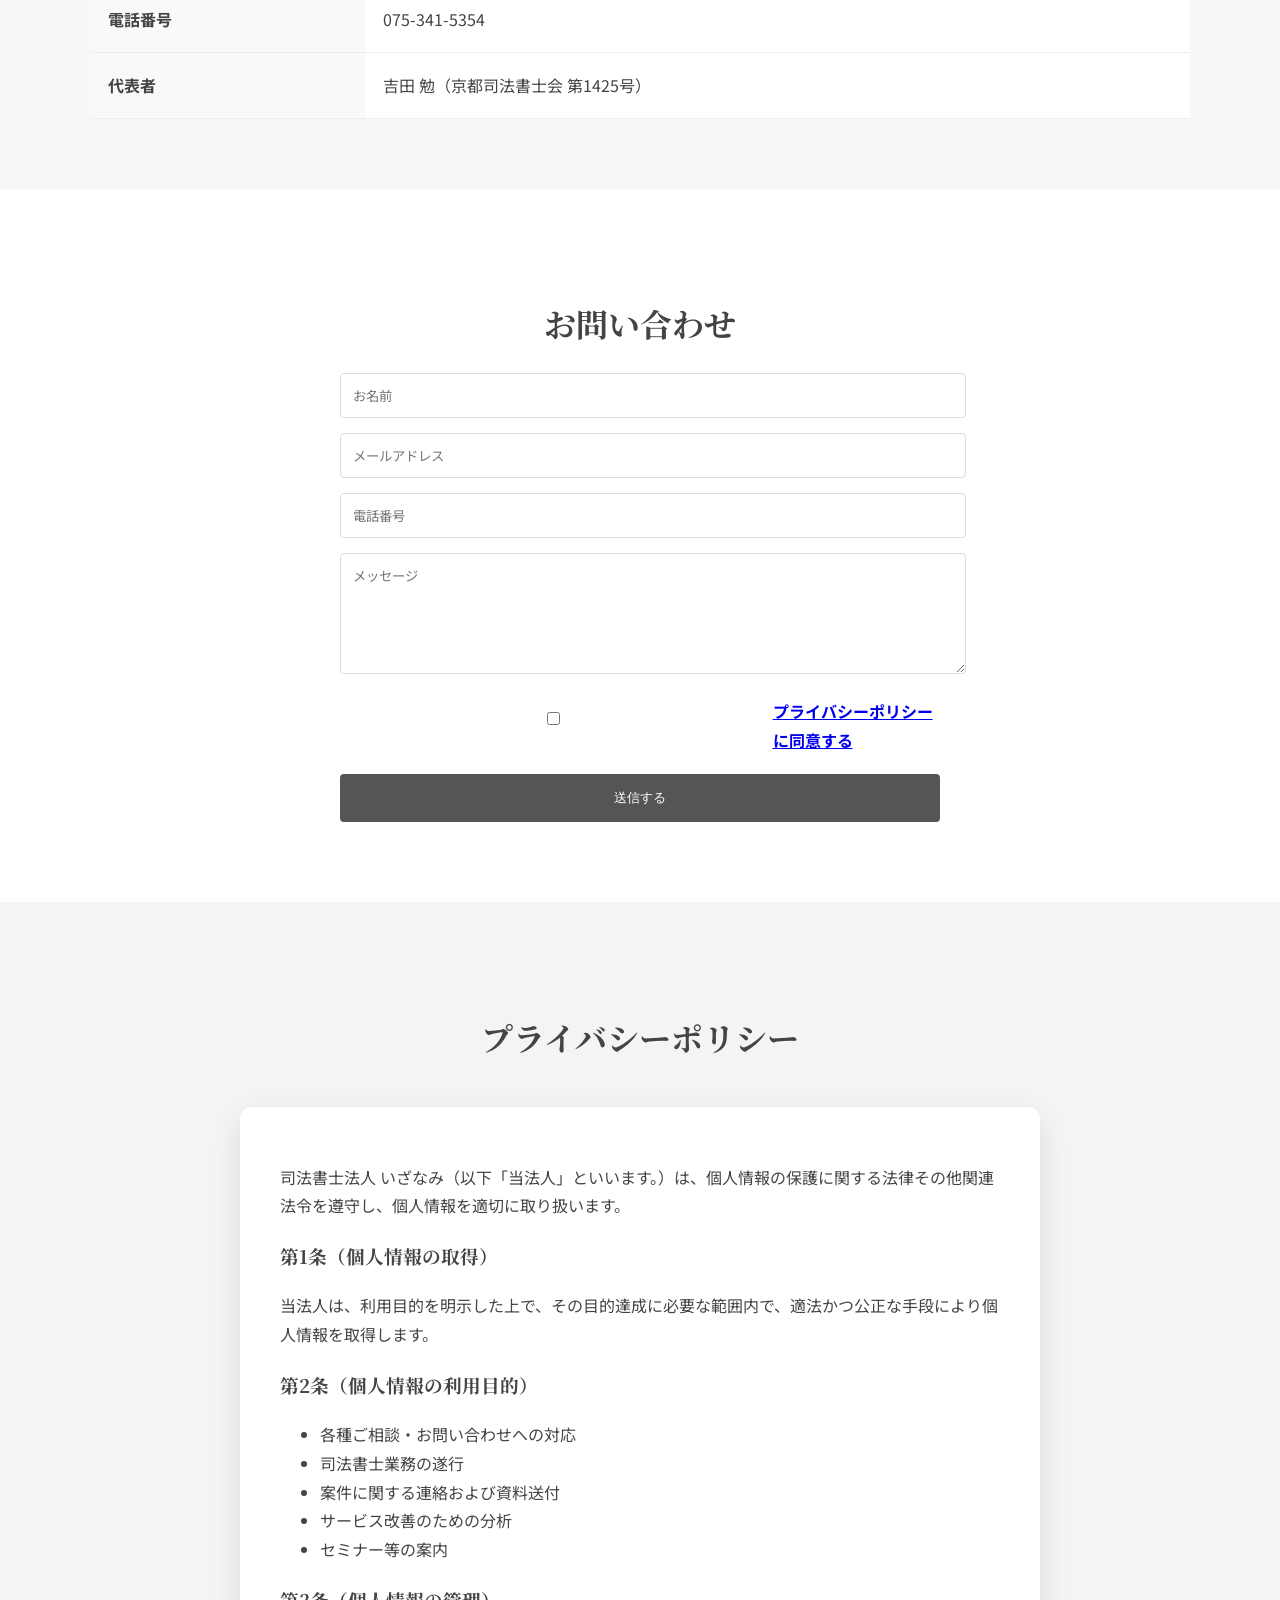
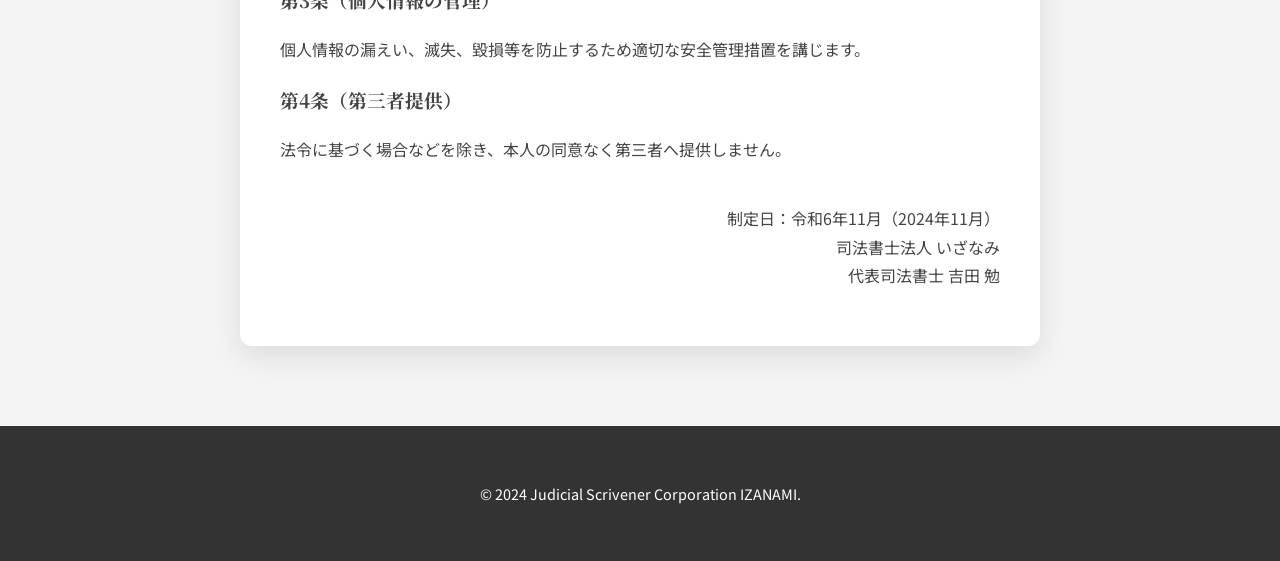
==== commit 299b39f5: "カードの大きさを微調整" ====
--- a/index.html
+++ b/index.html
@@ -117,13 +117,23 @@
 
 <div class="message-text">
 
-<p>いざなみは、古くから「結び・守り」を象徴する名を持ちます。</p>
-
-<p>私たちはその名の通り、依頼者の悩みに寄り添い、最良の解決へと導く存在でありたいと願っています。</p>
-
-<p>京都という歴史ある街で、地域に根ざした法的支援を心を込めて行ってまいります。</p>
-
-<p class="signature">代表司法書士：吉田 勉</p>
+<p>
+いざなみは、古くから「結び・守り」を象徴する名を持ちます。
+</p>
+
+<p>
+私たちはその名の通り、依頼者の悩みに寄り添い<br>
+最良の解決へと導く存在でありたいと願っています。
+</p>
+
+<p>
+京都という歴史ある街で、
+地域に根ざした法的支援を心を込めて行ってまいります。
+</p>
+
+<p class="signature">
+代表司法書士　吉田 勉
+</p>
 
 </div>
 </div>
@@ -307,6 +317,7 @@
 
 <p style="text-align:right;margin-top:40px;">
 
+制定日：令和6年11月（2024年11月）<br>
 司法書士法人 いざなみ<br>
 代表司法書士 吉田 勉
 
--- a/style.css
+++ b/style.css
@@ -1,412 +1,495 @@
 /* =========================================
-   1. 変数の定義 (ロゴカラーに統一)
-   ========================================= */
-:root {
-    --primary-color: #EBB4B0; /* ロゴのメインカラー（ピンク） */
-    --accent-color: #c5a059;  /* アクセント（ゴールド/ベージュ） */
-    --text-color: #555555;    /* ロゴのグレー文字 */
-    --bg-light: #FFFBFA;      /* ほんのり赤みのある背景色 */
-}
-
-/* =========================================
-   2. 全体設定
-   ========================================= */
-body {
-    font-family: 'Noto Sans JP', sans-serif;
-    color: var(--text-color);
-    line-height: 1.8;
-    margin: 0;
-}
-
-h1, h2, h3, .signature {
-    font-family: 'Noto Serif JP', serif;
-}
-
-.container {
-    max-width: 1000px;
-    margin: 0 auto;
-    padding: 0 20px;
-}
-
-/* =========================================
-   3. ヘッダー (確実な反映のための詳細設定)
-   ========================================= */
-
-/* body を頭につけて優先順位を最大にします */
-body header {
-    background-color: #ffffff !important;
-    /* 下にうっすらと影をつけて画像から浮かせます */
-    box-shadow: 0 4px 20px rgba(0, 0, 0, 0.08) !important;
-    padding: 12px 0 !important;
-    position: sticky !important;
-    top: 0;
-    z-index: 9999;
-    border-bottom: none !important;
-}
-
-body header .container {
-    display: flex;
-    justify-content: space-between;
-    align-items: center;
-}
-
-/* ロゴのサイズ調整 */
-header h1 {
-    margin: 0;
-    line-height: 0;
-}
-
-header h1 img {
-    height: 50px !important; /* 高さを50pxに固定 */
-    width: auto;
-    display: block;
-}
-
-/* メニュー文字の調整 */
-header nav ul {
-    display: flex;
-    list-style: none;
-    gap: 30px;
-    margin: 0;
-    padding: 0;
-}
-
-header nav ul li a {
-    text-decoration: none !important;
-    color: #555555 !important; /* ロゴのグレーに合わせる */
-    font-weight: 700 !important; /* しっかり太く */
-    font-size: 1rem !important;
-    transition: color 0.3s ease;
-}
-
-/* お問い合わせボタンを優しい色味に変更 */
-header .btn {
-    background-color: #EBB4B0 !important; /* ロゴと同じ淡いピンク */
-    color: #fff !important;
-    padding: 10px 22px !important;
-    border-radius: 4px !important;
-    font-weight: 700 !important;
-    box-shadow: none !important; /* 影を消してフラットに */
-    transition: background-color 0.3s ease;
-}
-
-/* マウスを置いたときに少しだけ色を濃くする */
-header .btn:hover {
-    background-color: #e2a5a0 !important; 
-    opacity: 1 !important;
-}
-
-
-/* =========================================
-   4. メインビジュアル (Hero)
-   ========================================= */
-.hero {
-    /* 画像を少し暗め(0.5)にして、上のヘッダーと文字を際立たせる */
-    background-image: linear-gradient(rgba(0,0,0,0.5), rgba(0,0,0,0.5)), url('./images/top.jpg') !important;
-    background-size: cover;
-    background-position: center;
-    height: 75vh;
-    display: flex;
-    align-items: center;
-    justify-content: center;
-    color: #ffffff;
-    text-align: center;
-}
-
-.hero-content h2 {
-    font-size: 2.8rem;
-    font-weight: 700;
-    margin-bottom: 15px;
-    text-shadow: 0 2px 10px rgba(0,0,0,0.4);
-}
-
-.hero-content p {
-    font-size: 1.3rem;
-    text-shadow: 0 1px 5px rgba(0,0,0,0.4);
-}
-
-/* =========================================
-   5. セクション共通設定
-   ========================================= */
-.section {
-    padding: 100px 0;
-}
-
-.bg-light {
-    background: var(--bg-light);
-}
-
-.section-title {
-    text-align: center;
-    margin-bottom: 60px;
-    font-size: 2.2rem;
-    position: relative;
-    padding-bottom: 20px;
-    color: var(--text-color);
-}
-
-.section-title::after {
-    content: "";
-    position: absolute;
-    bottom: 0;
-    left: 50%;
-    transform: translateX(-50%);
-    width: 70px;
-    height: 3px;
-    background: var(--primary-color);
-}
-
-/* =========================================
-   6. コンテンツ要素
-   ========================================= */
-
-/* =========================================
-   取扱業務：2x2レイアウトの強制
-   ========================================= */
-#services .grid {
-    display: grid !important;
-    /* 強制的に 1:1 の比率で2列並べる */
-    grid-template-columns: 1fr 1fr !important; 
-    gap: 30px !important;
-    max-width: 1000px !important; /* 横幅を適切に保つ */
-    margin: 0 auto !important;
-}
-
-#services .card {
-    background-color: #ffffff !important;
-    padding: 40px !important;
-    border-top: 5px solid var(--accent-color) !important;
-    box-shadow: 0 5px 15px rgba(0,0,0,0.05) !important;
-    text-align: center;
-    display: flex;
-    flex-direction: column;
-    justify-content: center;
-    min-height: 220px;
-}
-
-/* スマホでは1列にする */
-@media (max-width: 768px) {
-    #services .grid {
-        grid-template-columns: 1fr !important;
-    }
-}
-
-.info-table {
-    width: 100%;
-    border-collapse: collapse;
-    margin-bottom: 30px;
-    background: #ffffff;
-}
-
-.info-table th, .info-table td {
-    padding: 20px;
-    border-bottom: 1px solid #eeeeee;
-}
-
-.info-table th {
-    width: 25%;
-    background: #f9f9f9;
-    font-weight: 700;
-}
-
-.map-container {
-    margin-top: 50px;
-    border-radius: 12px;
-    overflow: hidden;
-    box-shadow: 0 5px 20px rgba(0,0,0,0.1);
-}
-
-/* =========================================
-   7. お問い合わせフォーム
-   ========================================= */
-.contact-form {
-    background: #ffffff;
-    padding: 50px;
-    border-radius: 12px;
-    box-shadow: 0 10px 30px rgba(0,0,0,0.08);
-    border: 1px solid #eeeeee;
-}
-
-.form-group {
-    margin-bottom: 30px;
-}
-
-.form-group label {
-    display: block;
-    font-weight: 700;
-    margin-bottom: 10px;
-}
-
-.form-group label span {
-    background: #e74c3c;
-    color: #ffffff;
-    font-size: 0.75rem;
-    padding: 3px 8px;
-    border-radius: 3px;
-    margin-left: 10px;
-}
-
-.form-group input, 
-.form-group select, 
-.form-group textarea {
-    width: 100%;
-    padding: 15px;
-    border: 1px solid #dddddd;
-    border-radius: 6px;
-    font-size: 1rem;
-    background-color: #fcfcfc;
-}
-
-
-/* =========================================
-   ご依頼の流れ：センターレイアウト
-   ========================================= */
-.flow-container {
-    display: flex;
-    flex-direction: column;
-    align-items: center;    /* 矢印とカードを中央に揃える */
-    gap: 15px;
-    max-width: 800px;       /* 横に広がりすぎないよう幅を制限 */
-    margin: 0 auto;         /* コンテナ自体を中央に配置 */
-}
-
-.flow-card {
-    background-color: #ffffff !important;
-    width: 100%;            /* containerの幅(800px)に合わせる */
-    padding: 40px;
-    border-radius: 12px;
-    box-shadow: 0 4px 15px rgba(0,0,0,0.05);
-    border-top: 4px solid var(--primary-color);
-    text-align: center;     /* ★中の文字をすべて中央揃えにする */
-}
-
-.flow-header {
-    margin-bottom: 20px;
-}
-
-.flow-num {
-    display: block;         /* 番号を独立した行にする */
-    color: var(--primary-color);
-    font-weight: 700;
-    font-size: 1rem;
-    margin-bottom: 8px;
-    letter-spacing: 0.1em;
-}
-
-.flow-header h3 {
-    font-size: 1.5rem;
-    color: var(--text-color);
-    margin: 0;
-}
-
-.flow-body p {
-    font-size: 1rem;
-    color: #555;
-    line-height: 1.8;
-    margin: 0;
-}
-
-/* 矢印のデザイン */
-.flow-arrow {
-    width: 0;
-    height: 0;
-    border-left: 15px solid transparent;
-    border-right: 15px solid transparent;
-    border-top: 18px solid var(--primary-color);
-    opacity: 0.5;
-    margin: 10px 0;
-}
-
-.submit-btn {
-    margin-top: 10px;
-    border: none !important;
-    cursor: pointer;
-    width: 280px;
-    padding: 18px 0 !important;
-}
-
-/* =========================================
-   8. プライバシーポリシー
-   ========================================= */
-.privacy-content {
-    background: #ffffff;
-    padding: 50px;
-    border-radius: 10px;
-    border: 1px solid #eeeeee;
-}
-
-.privacy-content h3 {
-    border-left: 5px solid var(--primary-color);
-    padding-left: 20px;
-    margin: 40px 0 20px 0;
-}
-
-/* =========================================
-   9. フッター
-   ========================================= */
-footer {
-    background: #ffffff;
-    padding: 50px 0;
-    text-align: center;
-    border-top: 1px solid #eeeeee;
-}
-
-/* =========================================
-   10. レスポンシブ (スマホ対応)
-   ========================================= */
-@media (max-width: 768px) {
-    header .container {
-        flex-direction: column;
-        gap: 15px;
-    }
-
-    nav ul {
-        gap: 15px;
-        font-size: 0.9rem;
-    }
-
-    .hero {
-        height: 60vh;
-    }
-
-    .hero-content h2 {
-        font-size: 1.8rem;
-    }
-
-    .section {
-        padding: 60px 0;
-    }
-}
-
-/* =========================================
-   代表メッセージのレイアウト調整
-   ========================================= */
-#message .message-text {
-    max-width: 700px;      /* 文章が横に広がりすぎないよう制限 */
-    margin: 0 auto;        /* ブロック自体を中央に寄せる */
-    text-align: center;    /* 本文のテキストを中央揃えにする */
-}
-
-#message .message-text p {
-    margin-bottom: 1.5rem; /* 行間のバランスを調整 */
-}
-
-#message .signature {
-    margin-top: 40px;      /* 名前の上に少しスペースをあける */
-    font-size: 1.2rem;     /* 名前を少し大きく */
-    font-weight: 700;
-    text-align: center;    /* 名前も中央に */
-}
-
-.policy-check a:hover {
-    text-decoration: none;
-    opacity: 0.8;
-}
-
-/* モバイル対応 */
-@media (max-width: 768px) {
-    .policy-check {
-        text-align: left !important;
-        padding-left: 10px;
-    }
+   1. 変数
+========================================= */
+
+:root{
+--primary-color:#EBB4B0;
+--accent-color:#c5a059;
+--text-color:#444;
+--bg-light:#f7f7f7;
+}
+
+
+/* =========================================
+   2. 基本
+========================================= */
+
+body{
+font-family:'Noto Sans JP',sans-serif;
+color:var(--text-color);
+line-height:1.8;
+margin:0;
+background:#fff;
+}
+
+h1,h2,h3,.signature{
+font-family:'Noto Serif JP',serif;
+}
+
+.container{
+max-width:1100px;
+margin:0 auto;
+padding:0 20px;
+}
+
+
+/* =========================================
+   3. ヘッダー
+========================================= */
+
+header{
+background:#fff;
+box-shadow:0 4px 15px rgba(0,0,0,0.08);
+padding:10px 0;
+position:sticky;
+top:0;
+z-index:9999;
+}
+
+header .container{
+display:flex;
+justify-content:space-between;
+align-items:center;
+}
+
+header h1{
+margin:0;
+line-height:0;
+}
+
+header h1 img{
+height:55px;
+}
+
+header nav ul{
+display:flex;
+gap:28px;
+list-style:none;
+margin:0;
+padding:0;
+}
+
+header nav ul li a{
+text-decoration:none;
+color:#444;
+font-weight:700;
+font-size:0.95rem;
+transition:opacity .2s;
+}
+
+header nav ul li a:hover{
+opacity:.7;
+}
+
+header .btn{
+background:var(--primary-color);
+color:#fff;
+padding:9px 18px;
+border-radius:4px;
+}
+
+
+/* =========================================
+   4. ヒーロー
+========================================= */
+
+.hero{
+background-image:
+linear-gradient(rgba(0,0,0,0.45),rgba(0,0,0,0.45)),
+url("./images/top.jpg");
+
+background-size:cover;
+background-position:center;
+height:70vh;
+
+display:flex;
+align-items:center;
+justify-content:center;
+
+text-align:center;
+color:#fff;
+}
+
+.hero h2{
+font-size:2.6rem;
+margin-bottom:15px;
+}
+
+.hero p{
+font-size:1.2rem;
+}
+
+
+/* =========================================
+   5. セクション
+========================================= */
+
+.section{
+padding:70px 0;
+}
+
+.bg-light{
+background:var(--bg-light);
+}
+
+.section-title{
+text-align:center;
+margin-bottom:55px;
+font-size:2rem;
+position:relative;
+padding-bottom:18px;
+}
+
+.section-title::after{
+content:"";
+position:absolute;
+left:50%;
+bottom:0;
+transform:translateX(-50%);
+width:60px;
+height:3px;
+background:var(--primary-color);
+}
+
+
+/* =========================================
+   6. 代表メッセージ
+========================================= */
+
+#message .message-text{
+max-width:700px;
+margin:0 auto;
+text-align:center;
+line-height:2;
+}
+
+#message p{
+margin-bottom:1.5rem;
+}
+
+.signature{
+margin-top:35px;
+font-size:1.1rem;
+font-weight:700;
+}
+
+
+/* =========================================
+   7. 取扱業務カード
+========================================= */
+
+#services .grid{
+display:grid;
+grid-template-columns:repeat(2,1fr);
+gap:22px;
+max-width:760px;
+margin:0 auto;
+}
+
+#services .card{
+
+background:#fff;
+
+padding:22px 18px;
+
+border-radius:6px;
+
+border-top:4px solid var(--accent-color);
+
+box-shadow:0 6px 18px rgba(0,0,0,0.06);
+
+text-align:center;
+
+transition:all .25s;
+}
+
+#services .card:hover{
+
+transform:translateY(-5px);
+
+box-shadow:0 12px 28px rgba(0,0,0,0.08);
+
+}
+
+#services .card h3{
+
+font-size:1.15rem;
+
+margin-bottom:6px;
+
+}
+
+#services .card p{
+
+font-size:.9rem;
+
+margin:0;
+
+color:#666;
+
+}
+
+
+/* =========================================
+   8. ご依頼の流れ
+========================================= */
+
+.flow-container{
+
+max-width:750px;
+
+margin:0 auto;
+
+display:flex;
+
+flex-direction:column;
+
+align-items:center;
+
+gap:15px;
+
+}
+
+.flow-card{
+
+background:#fff;
+
+padding:28px;
+
+width:100%;
+
+border-radius:10px;
+
+border-top:4px solid var(--primary-color);
+
+box-shadow:0 5px 15px rgba(0,0,0,0.05);
+
+text-align:center;
+
+}
+
+.flow-num{
+
+display:block;
+
+font-weight:700;
+
+color:var(--primary-color);
+
+margin-bottom:8px;
+
+}
+
+.flow-header h3{
+
+margin:0;
+
+font-size:1.3rem;
+
+}
+
+.flow-arrow{
+
+width:0;
+
+height:0;
+
+border-left:14px solid transparent;
+
+border-right:14px solid transparent;
+
+border-top:16px solid var(--primary-color);
+
+opacity:.5;
+
+}
+
+
+/* =========================================
+   9. 事務所概要
+========================================= */
+
+.info-table{
+
+width:100%;
+
+border-collapse:collapse;
+
+background:#fff;
+
+}
+
+.info-table th,
+.info-table td{
+
+padding:18px;
+
+border-bottom:1px solid #eee;
+
+}
+
+.info-table th{
+
+background:#f9f9f9;
+
+width:25%;
+
+text-align:left;
+
+}
+
+
+/* =========================================
+   10. フォーム
+========================================= */
+
+input,
+textarea{
+
+font-family:'Noto Sans JP',sans-serif;
+
+}
+
+#submit_btn{
+
+background:#555;
+
+color:#fff;
+
+border:none;
+
+padding:14px;
+
+border-radius:4px;
+
+cursor:pointer;
+
+transition:.2s;
+
+}
+
+#submit_btn:not(:disabled):hover{
+
+opacity:.8;
+
+transform:translateY(-2px);
+
+}
+
+
+/* =========================================
+   11. プライバシー
+========================================= */
+
+.privacy-content{
+
+background:#fff;
+
+padding:40px;
+
+border-radius:10px;
+
+border:1px solid #eee;
+
+}
+
+.privacy-content h3{
+
+border-left:5px solid var(--primary-color);
+
+padding-left:15px;
+
+margin:30px 0 15px;
+
+}
+
+
+/* =========================================
+   12. フッター
+========================================= */
+
+footer{
+
+background:#333;
+
+color:#fff;
+
+padding:40px 0;
+
+text-align:center;
+
+font-size:.9rem;
+
+}
+
+
+/* =========================================
+   13. レスポンシブ
+========================================= */
+
+@media(max-width:768px){
+
+header .container{
+
+flex-direction:column;
+
+gap:15px;
+
+}
+
+nav ul{
+
+gap:15px;
+
+font-size:.9rem;
+
+}
+
+.hero{
+
+height:55vh;
+
+}
+
+.hero h2{
+
+font-size:1.7rem;
+
+}
+
+.section{
+
+padding:55px 0;
+
+}
+
+#services .grid{
+
+grid-template-columns:1fr;
+
+max-width:420px;
+
+}
+
+}
+
+label{
+display:block;
+margin-bottom:6px;
+font-weight:700;
+}
+
+.required{
+color:#d9534f;
+font-size:0.85rem;
+margin-left:6px;
+}
+
+input,
+textarea{
+width:100%;
+padding:12px;
+margin-bottom:18px;
+border:1px solid #ddd;
+border-radius:4px;
 }
